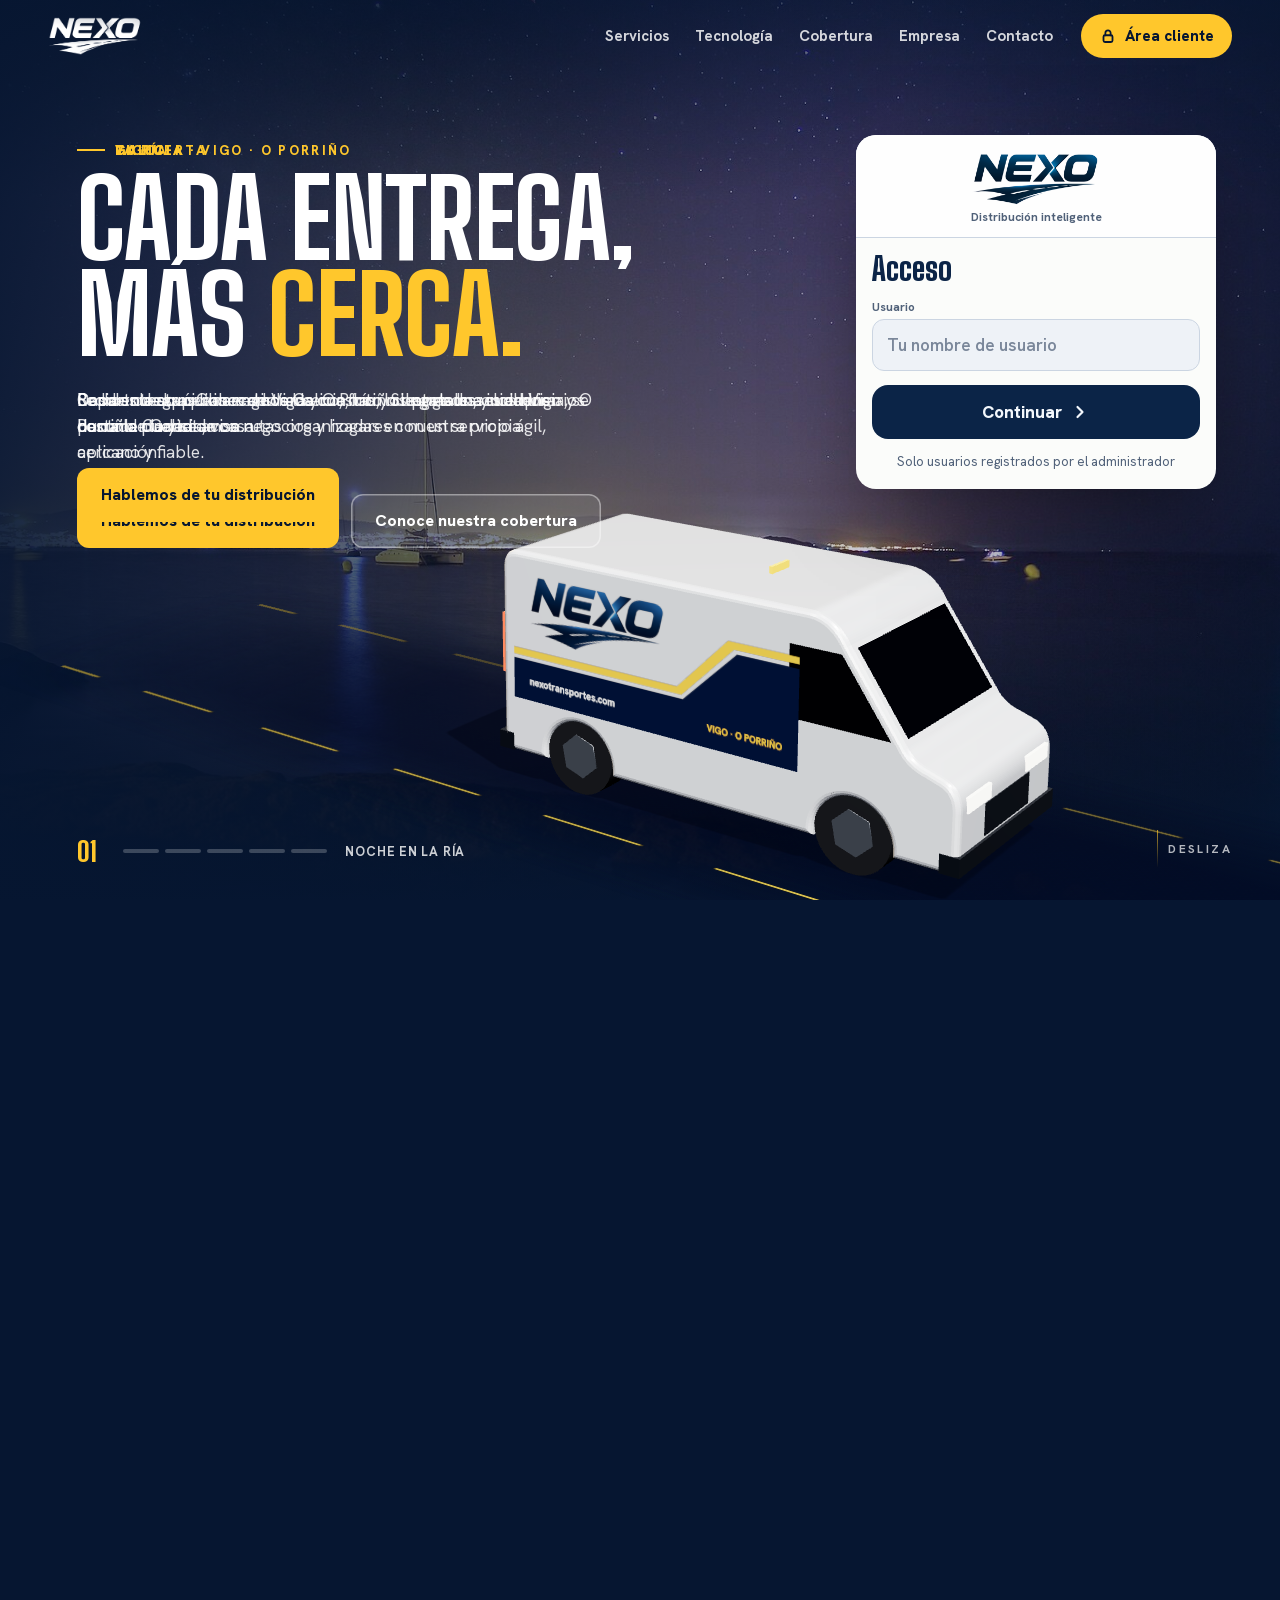
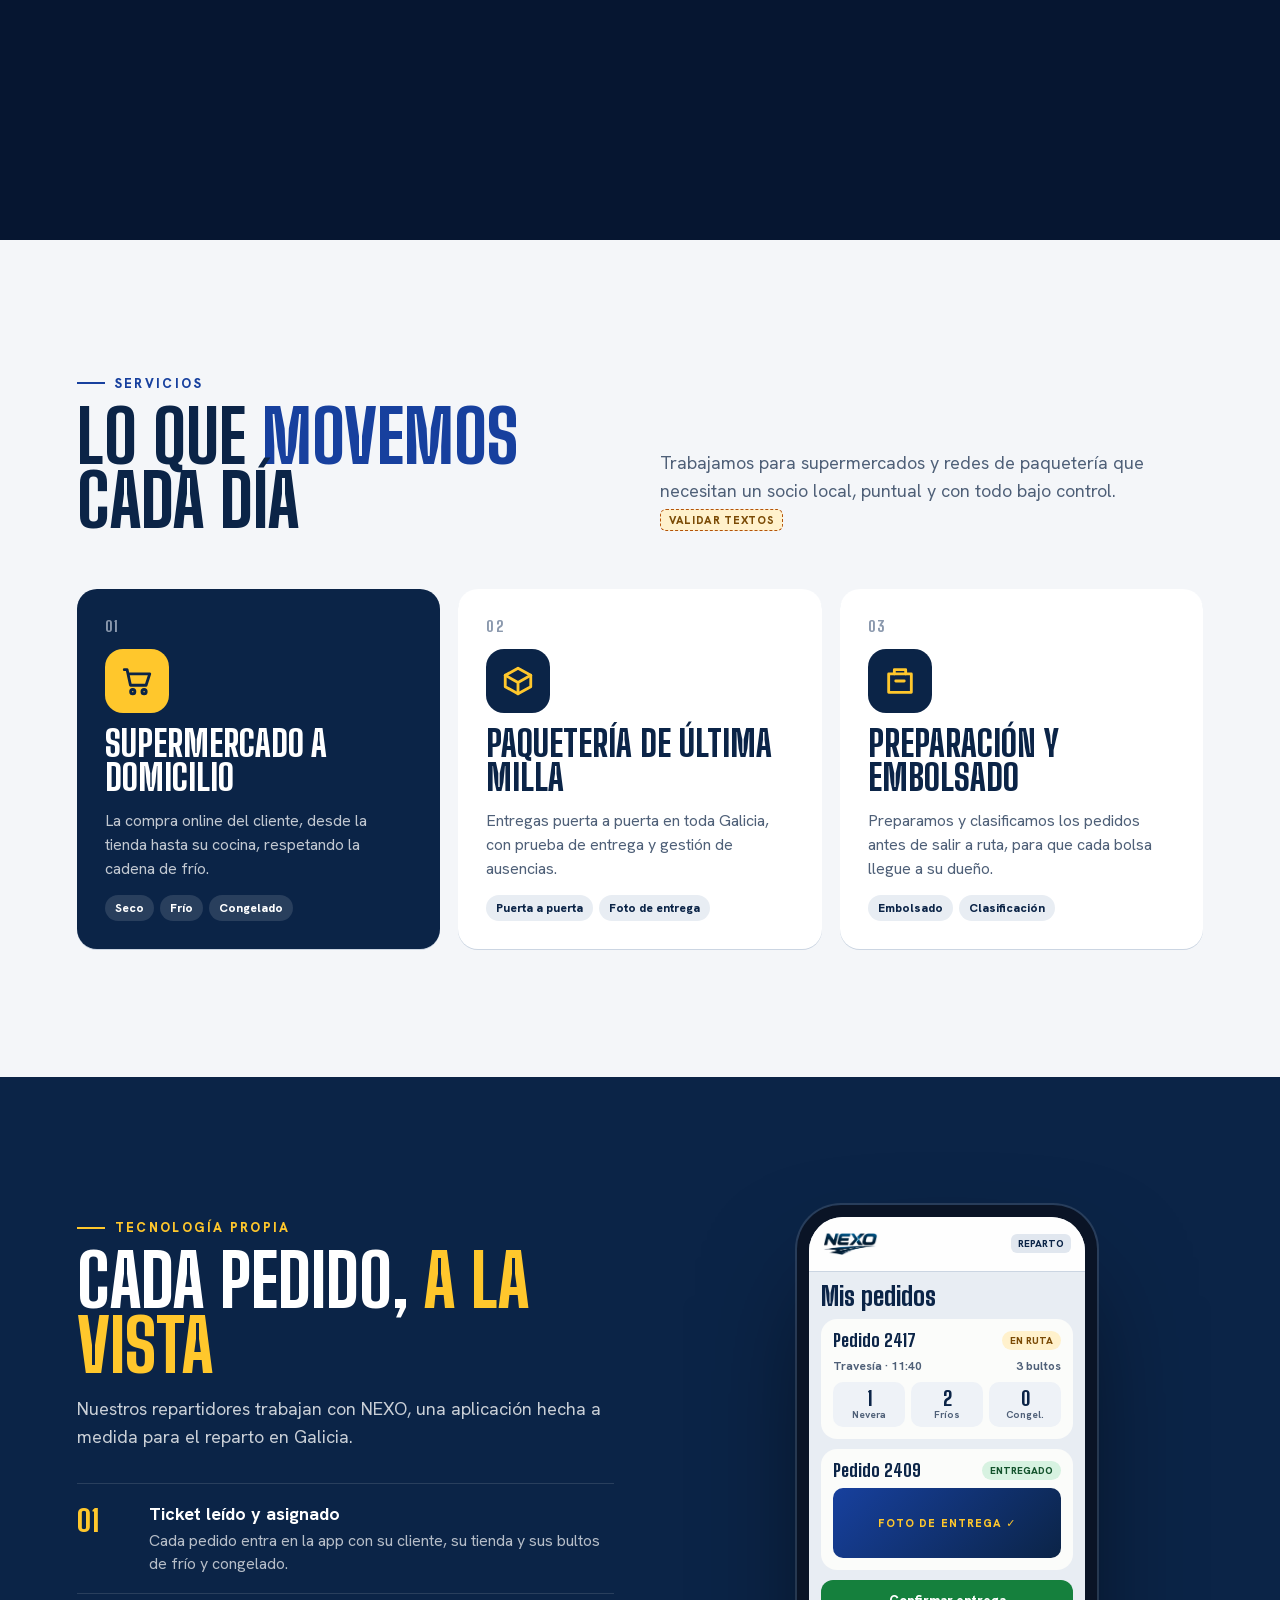
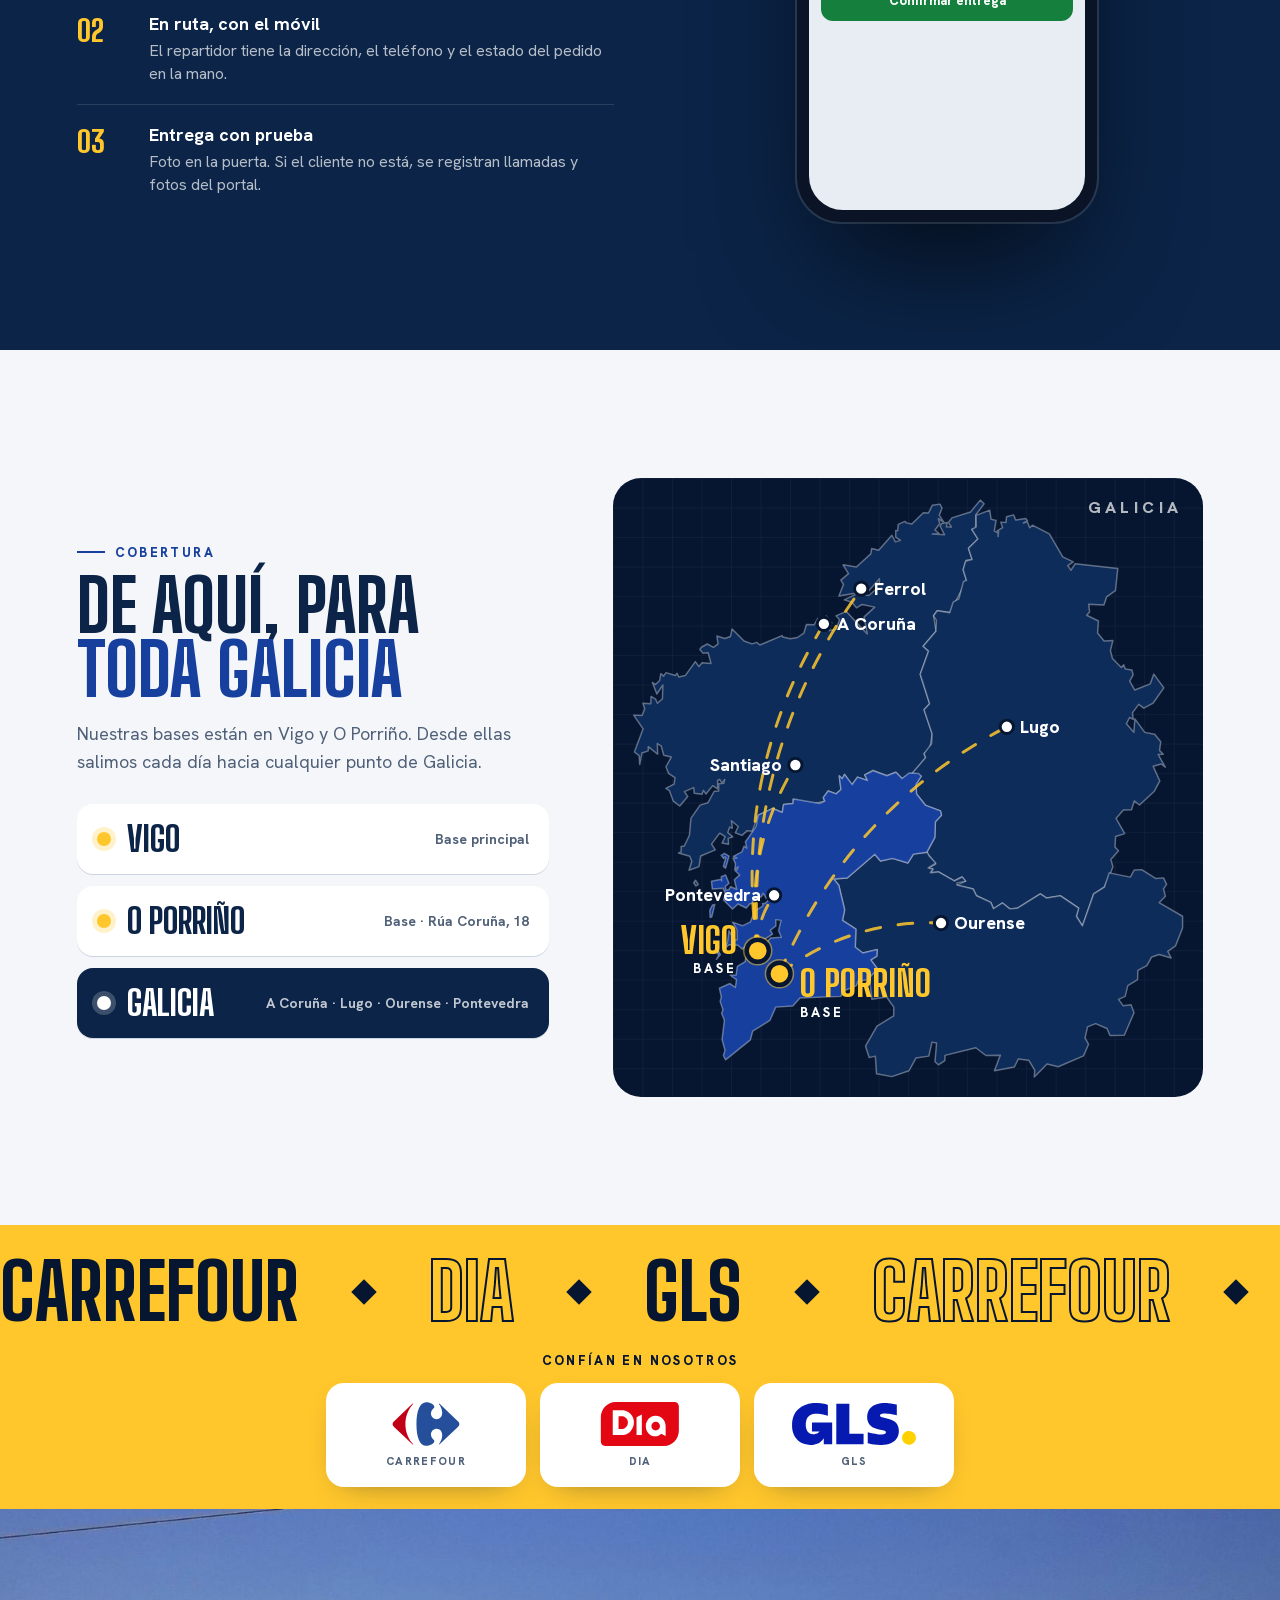
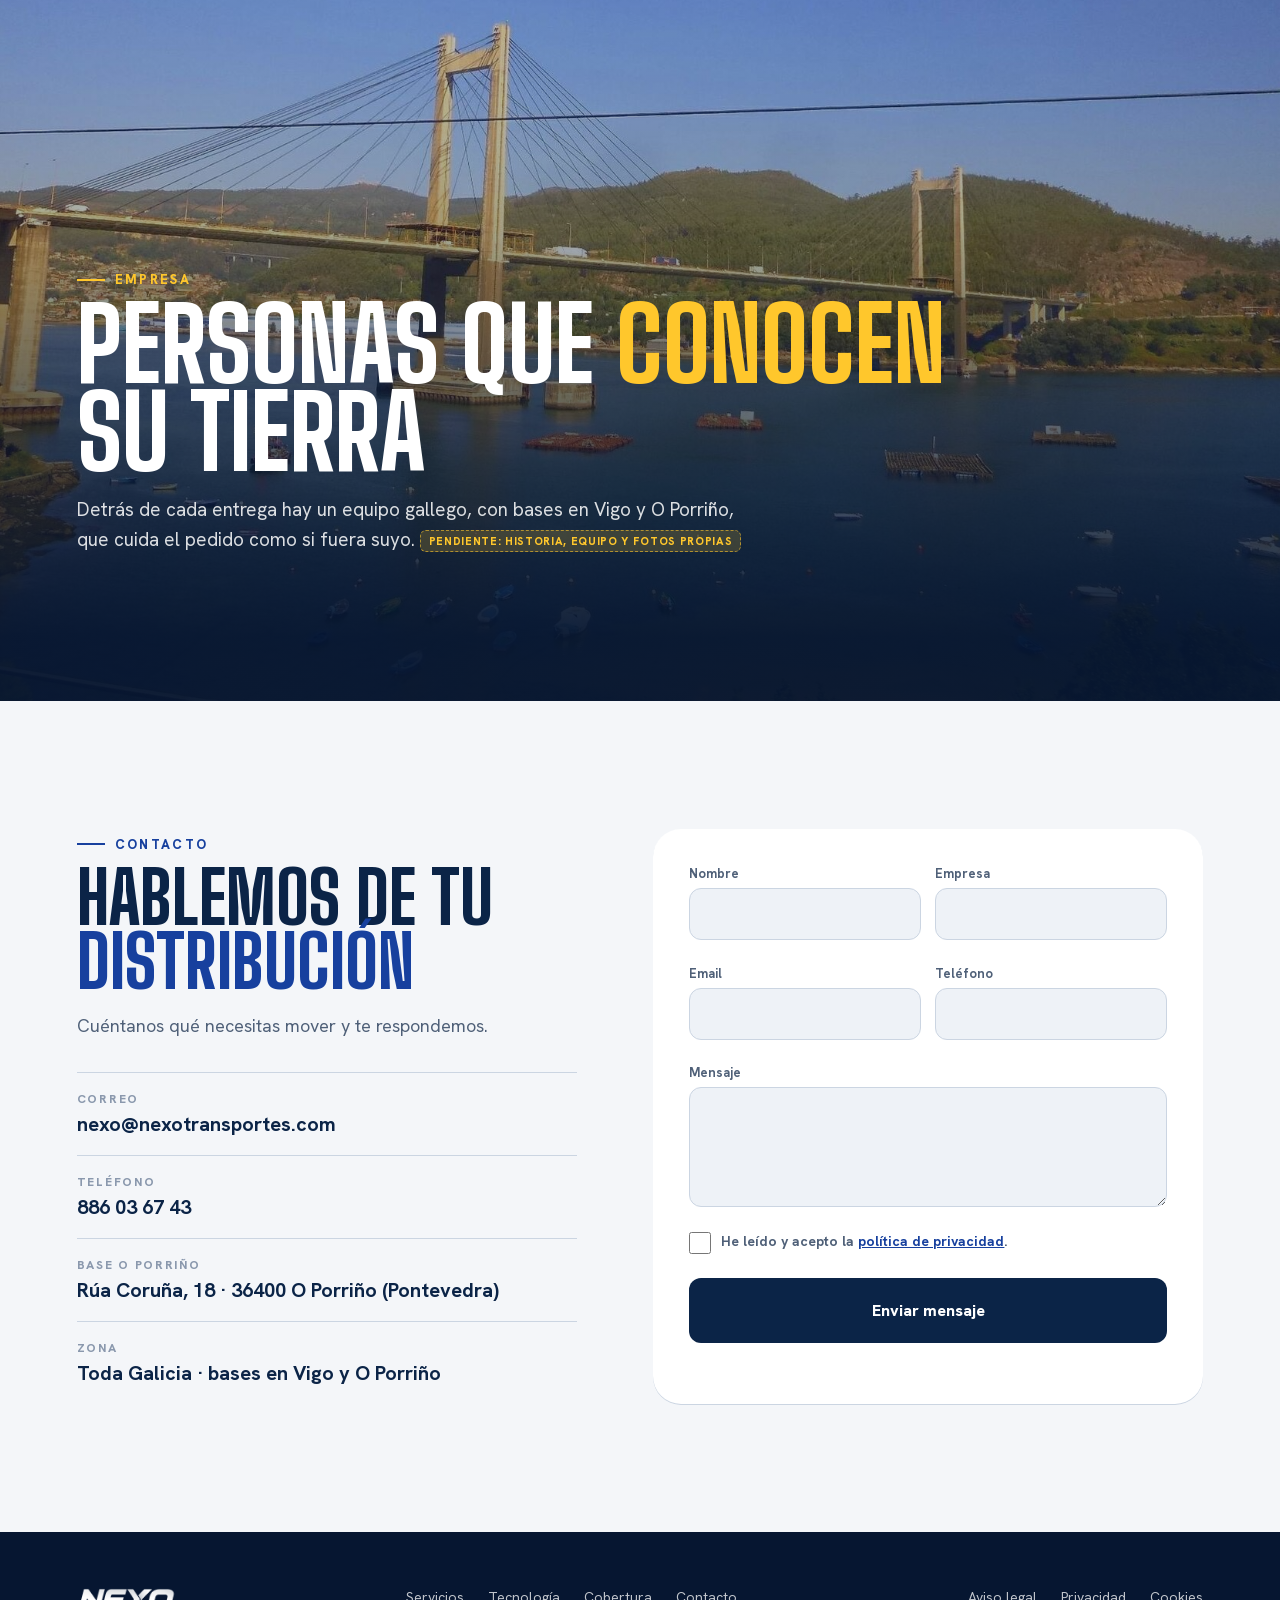
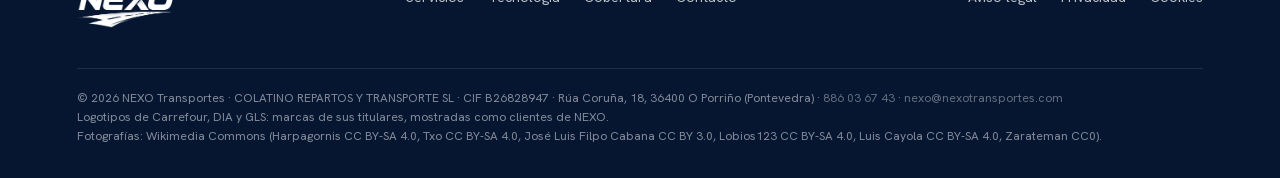
==== index.html @ fd73a860 "Web NEXO Transportes: primera versión Portada con furgoneta 3D y escenas de la ría, servicios, tecno" ====
<!DOCTYPE html>
<html lang="es">
<head>
<meta charset="UTF-8">
<meta name="viewport" content="width=device-width, initial-scale=1, viewport-fit=cover">
<title>NEXO Transportes · Reparto a domicilio en Galicia · Vigo y O Porriño</title>
<meta name="description" content="NEXO Transportes: reparto a domicilio y última milla en toda Galicia, con bases en Vigo y O Porriño. Pedidos de supermercado en seco, frío y congelado, con seguimiento de cada entrega.">
<meta name="theme-color" content="#061631">
<meta property="og:title" content="NEXO Transportes · Cada entrega, más cerca">
<meta property="og:description" content="Reparto a domicilio en toda Galicia, con bases en Vigo y O Porriño.">
<meta property="og:image" content="img/esc-rande-txo.jpg">
<link rel="icon" href="img/nexo-icon-192.png">
<link rel="canonical" href="https://nexotransportes.com/">
<script type="application/ld+json">{"@context": "https://schema.org", "@type": "MovingCompany", "name": "NEXO Transportes", "legalName": "COLATINO REPARTOS Y TRANSPORTE SL", "taxID": "B26828947", "url": "https://nexotransportes.com/", "logo": "https://nexotransportes.com/img/nexo-logo-oficial.png", "email": "nexo@nexotransportes.com", "telephone": "+34 886 03 67 43", "address": {"@type": "PostalAddress", "streetAddress": "Rúa Coruña, 18", "postalCode": "36400", "addressLocality": "O Porriño", "addressRegion": "Pontevedra", "addressCountry": "ES"}, "areaServed": [{"@type": "AdministrativeArea", "name": "Galicia"}]}</script>
<link rel="stylesheet" href="fuentes/fuentes.css">
<link rel="stylesheet" href="site.css">
<link rel="preload" as="image" href="img/esc-limens.jpg" media="(min-width:901px)">
<link rel="preload" as="image" href="img/esc-limens-m.jpg" media="(max-width:900px)">
</head>
<body>

<header class="cab" id="cab">
  <a class="cab-logo" href="#inicio" aria-label="NEXO Transportes, inicio"><img src="img/logo-nexo-blanco.png" alt="NEXO" width="480" height="194"></a>
  <nav aria-label="Principal">
    <a href="#servicios">Servicios</a>
    <a href="#tecnologia">Tecnología</a>
    <a href="#cobertura">Cobertura</a>
    <a href="#empresa">Empresa</a>
    <a href="#contacto">Contacto</a>
  </nav>
  <button class="btn-area" type="button" id="btnArea">
    <svg viewBox="0 0 24 24" fill="none" stroke="currentColor" stroke-width="2.4" stroke-linecap="round" stroke-linejoin="round" aria-hidden="true"><rect x="6" y="11" width="12" height="9" rx="2"/><path d="M8.5 11V8a3.5 3.5 0 0 1 7 0v3"/></svg>
    Área cliente
  </button>
</header>

<main>
<!-- ══ VIAJE: la furgoneta 3D se queda y el paisaje cambia con el scroll ══ -->
<section class="viaje" id="inicio" aria-label="Presentación">
  <div class="escenario">
    <div class="fondos" aria-hidden="true">
      <figure class="activa"><picture><source media="(max-width:900px)" srcset="img/esc-limens-m.jpg"><img src="img/esc-limens.jpg" alt=""></picture></figure>
      <figure><picture><source media="(max-width:900px)" srcset="img/esc-rande-txo-m.jpg"><img src="img/esc-rande-txo.jpg" alt=""></picture></figure>
      <figure><picture><source media="(max-width:900px)" srcset="img/esc-vigo-pano-m.jpg"><img src="img/esc-vigo-pano.jpg" alt=""></picture></figure>
      <figure><picture><source media="(max-width:900px)" srcset="img/esc-vigo-alba-m.jpg"><img src="img/esc-vigo-alba.jpg" alt=""></picture></figure>
      <figure><picture><source media="(max-width:900px)" srcset="img/esc-cies-m.jpg"><img src="img/esc-cies.jpg" alt=""></picture></figure>
    </div>

    <canvas id="lienzo3d" aria-hidden="true"></canvas>

    <div class="titulos">
      <div class="escena-txt activa">
        <span class="etiqueta">Galicia · Vigo · O Porriño</span>
        <h1 class="titular"><span class="l"><span>Cada entrega,</span></span><br><span class="l"><span>más <em>cerca.</em></span></span></h1>
        <p class="bajada">Reparto a domicilio en toda Galicia, con nuestras bases en Vigo y O Porriño. Conectamos negocios y hogares con un servicio ágil, cercano y fiable.</p>
        <div class="ctas">
          <a class="btn btn-amarillo" href="#contacto">Hablemos de tu distribución</a>
          <a class="btn btn-linea" href="#cobertura">Conoce nuestra cobertura</a>
        </div>
      </div>
      <div class="escena-txt" aria-hidden="true">
        <span class="etiqueta">La ría</span>
        <h2 class="titular"><span class="l"><span>Nacidos</span></span><br><span class="l"><span>en la <em>ría.</em></span></span></h2>
        <p class="bajada">Somos de aquí. Conocemos las cuestas, los portales y los horarios de cada ciudad.</p>
      </div>
      <div class="escena-txt" aria-hidden="true">
        <span class="etiqueta">Vigo</span>
        <h2 class="titular"><span class="l"><span>Calle</span></span><br><span class="l"><span>a calle, <em>Vigo.</em></span></span></h2>
        <p class="bajada">Pedidos de supermercado en seco, frío y congelado, cuidados hasta la puerta de casa.</p>
      </div>
      <div class="escena-txt" aria-hidden="true">
        <span class="etiqueta">Galicia</span>
        <h2 class="titular"><span class="l"><span>Hasta toda</span></span><br><span class="l"><span><em>Galicia.</em></span></span></h2>
        <p class="bajada">Desde nuestras bases de Vigo y O Porriño llegamos a cualquier punto de Galicia, con rutas organizadas en nuestra propia aplicación.</p>
      </div>
      <div class="escena-txt" aria-hidden="true">
        <span class="etiqueta">Tu puerta</span>
        <h2 class="titular"><span class="l"><span>Tu pedido,</span></span><br><span class="l"><span>en la <em>puerta.</em></span></span></h2>
        <p class="bajada">Cada entrega queda registrada con foto. Si surge una incidencia, se documenta y se avisa.</p>
        <div class="ctas"><a class="btn btn-amarillo" href="#contacto">Hablemos de tu distribución</a></div>
      </div>
    </div>

    <!-- Panel de acceso NEXO: mismo aspecto que login.html de la app -->
    <aside class="acceso" id="acceso" aria-label="Acceso a NEXO">
      <div class="acceso-logo"><img src="img/nexo-logo-oficial.png" alt="Nexo" width="480" height="194"><span>Distribución inteligente</span></div>
      <form class="form-acceso">
        <h2>Acceso</h2>
        <div class="campo">
          <label for="accUsuario">Usuario</label>
          <input id="accUsuario" name="usuario" type="text" placeholder="Tu nombre de usuario" autocomplete="username" autocapitalize="none" autocorrect="off" spellcheck="false">
        </div>
        <button type="submit">Continuar <svg width="20" height="20" viewBox="0 0 24 24" fill="none" stroke="currentColor" stroke-width="2.6" stroke-linecap="round" stroke-linejoin="round" aria-hidden="true"><path d="M9 6l6 6-6 6"/></svg></button>
        <p class="pista">Solo usuarios registrados por el administrador</p>
      </form>
    </aside>

    <div class="rail" aria-hidden="true">
      <span class="rail-num" id="railNum">01</span>
      <ol><li><i></i></li><li><i></i></li><li><i></i></li><li><i></i></li><li><i></i></li></ol>
      <span class="rail-nombre" id="railNombre">Noche en la ría</span>
    </div>
    <div class="pista-scroll" aria-hidden="true"><span></span>Desliza</div>
  </div>
</section>

<!-- ══ SERVICIOS ══ -->
<section class="seccion clara" id="servicios">
  <div class="cabeza sube">
    <div>
      <span class="etiqueta">Servicios</span>
      <h2>Lo que <em>movemos</em> cada día</h2>
    </div>
    <p>Trabajamos para supermercados y redes de paquetería que necesitan un socio local, puntual y con todo bajo control. <span class="valida">Validar textos</span></p>
  </div>
  <div class="servicios">
    <article class="serv destacado sube">
      <span class="serv-n">01</span>
      <span class="serv-ico"><svg viewBox="0 0 24 24" fill="none" stroke="currentColor" stroke-width="2" stroke-linecap="round" stroke-linejoin="round" aria-hidden="true"><path d="M3 4h2l2.4 11h11L21 7H7"/><circle cx="9" cy="19.5" r="1.5"/><circle cx="17" cy="19.5" r="1.5"/></svg></span>
      <h3>Supermercado a domicilio</h3>
      <p>La compra online del cliente, desde la tienda hasta su cocina, respetando la cadena de frío.</p>
      <div class="chips"><span class="chip">Seco</span><span class="chip">Frío</span><span class="chip">Congelado</span></div>
    </article>
    <article class="serv sube">
      <span class="serv-n">02</span>
      <span class="serv-ico"><svg viewBox="0 0 24 24" fill="none" stroke="currentColor" stroke-width="2" stroke-linecap="round" stroke-linejoin="round" aria-hidden="true"><path d="M21 8l-9-5-9 5v8l9 5 9-5z"/><path d="M3 8l9 5 9-5M12 13v8"/></svg></span>
      <h3>Paquetería de última milla</h3>
      <p>Entregas puerta a puerta en toda Galicia, con prueba de entrega y gestión de ausencias.</p>
      <div class="chips"><span class="chip">Puerta a puerta</span><span class="chip">Foto de entrega</span></div>
    </article>
    <article class="serv sube">
      <span class="serv-n">03</span>
      <span class="serv-ico"><svg viewBox="0 0 24 24" fill="none" stroke="currentColor" stroke-width="2" stroke-linecap="round" stroke-linejoin="round" aria-hidden="true"><path d="M4 7h16v13H4z"/><path d="M8 7V4h8v3M9 12h6"/></svg></span>
      <h3>Preparación y embolsado</h3>
      <p>Preparamos y clasificamos los pedidos antes de salir a ruta, para que cada bolsa llegue a su dueño.</p>
      <div class="chips"><span class="chip">Embolsado</span><span class="chip">Clasificación</span></div>
    </article>
  </div>
</section>

<!-- ══ TECNOLOGÍA (la app NEXO real) ══ -->
<section class="seccion tec" id="tecnologia">
  <div class="tec-grid">
    <div class="sube">
      <span class="etiqueta">Tecnología propia</span>
      <h2>Cada pedido, <em>a la vista</em></h2>
      <p class="tec-intro">Nuestros repartidores trabajan con NEXO, una aplicación hecha a medida para el reparto en Galicia.</p>
      <ol class="pasos">
        <li><b>01</b><div><strong>Ticket leído y asignado</strong><span>Cada pedido entra en la app con su cliente, su tienda y sus bultos de frío y congelado.</span></div></li>
        <li><b>02</b><div><strong>En ruta, con el móvil</strong><span>El repartidor tiene la dirección, el teléfono y el estado del pedido en la mano.</span></div></li>
        <li><b>03</b><div><strong>Entrega con prueba</strong><span>Foto en la puerta. Si el cliente no está, se registran llamadas y fotos del portal.</span></div></li>
      </ol>
    </div>
    <div class="movil sube" id="movil" aria-hidden="true">
      <div class="movil-pantalla">
        <div class="m-cab"><img src="img/nexo-logo-oficial.png" alt=""><span>REPARTO</span></div>
        <div class="m-cuerpo">
          <div class="m-tit">Mis pedidos</div>
          <div class="m-ticket">
            <div class="fila"><span class="cli">Pedido 2417</span><span class="m-est ruta">EN RUTA</span></div>
            <div class="fila" style="color:#4F6078"><span>Travesía · 11:40</span><span>3 bultos</span></div>
            <div class="m-frio"><div><b>1</b>Nevera</div><div><b>2</b>Fríos</div><div><b>0</b>Congel.</div></div>
          </div>
          <div class="m-ticket">
            <div class="fila"><span class="cli">Pedido 2409</span><span class="m-est ok">ENTREGADO</span></div>
            <div class="m-foto">FOTO DE ENTREGA ✓</div>
          </div>
          <div class="m-btn">Confirmar entrega</div>
        </div>
      </div>
    </div>
  </div>
</section>

<!-- ══ COBERTURA ══ -->
<section class="seccion clara" id="cobertura">
  <div class="cobertura-grid">
    <div class="sube">
      <span class="etiqueta">Cobertura</span>
      <div class="cabeza" style="display:block;margin:0">
        <h2>De aquí, para <em>toda Galicia</em></h2>
        <p style="margin-top:18px">Nuestras bases están en Vigo y O Porriño. Desde ellas salimos cada día hacia cualquier punto de Galicia.</p>
      </div>
      <div class="zonas">
        <div class="zona"><i></i><b>Vigo</b><span>Base principal</span></div>
        <div class="zona"><i></i><b>O Porriño</b><span>Base · Rúa Coruña, 18</span></div>
        <div class="zona otra"><i></i><b>Galicia</b><span>A Coruña · Lugo · Ourense · Pontevedra</span></div>
      </div>
    </div>
    <div class="mapa sube" role="img" aria-label="Mapa de Galicia con las bases de NEXO en Vigo y O Porriño y rutas a A Coruña, Ferrol, Santiago, Lugo, Ourense y Pontevedra">
      <svg viewBox="0 0 400 420" aria-hidden="true">
        <defs><pattern id="rejilla" width="20" height="20" patternUnits="userSpaceOnUse"><path d="M20 0H0V20" fill="none" stroke="rgba(255,255,255,.05)"/></pattern></defs>
        <rect width="400" height="420" fill="url(#rejilla)"/>
        <path d="M248.9 15.0 251.5 17.5 245.9 24.9 245.7 34.9 243.2 34.7 247.3 41.3 240.9 47.6 243.4 55.3 239.3 55.8 237.3 62.2 239.6 69.4 228.4 91.1 219.7 90.0 217.3 93.2 218.9 103.9 210.2 114.0 213.9 117.3 208.2 133.0 214.6 153.0 210.8 157.1 216.3 173.4 214.7 183.8 210.8 186.8 211.9 189.5 203.2 200.0 195.9 203.7 191.7 199.4 185.6 201.8 176.0 198.1 170.6 201.2 172.5 205.0 165.7 202.7 161.9 207.8 156.9 200.9 155.4 203.8 153.3 201.9 154.5 211.1 151.2 214.1 145.8 212.1 142.5 216.6 143.5 219.0 134.4 221.1 121.9 217.7 122.1 220.5 115.6 221.2 114.7 226.7 108.2 224.0 98.5 228.5 94.3 239.4 91.0 239.0 87.4 242.2 82.9 240.4 84.9 236.2 80.2 232.3 80.9 237.4 79.1 236.6 77.8 240.3 81.2 243.1 78.1 244.2 78.3 248.2 73.9 247.4 76.0 243.1 72.3 240.7 66.8 248.1 69.3 252.0 59.4 256.2 58.3 263.4 51.5 265.8 53.4 259.7 52.0 256.3 44.4 254.1 46.2 253.4 46.2 249.8 48.3 249.4 51.8 242.1 52.8 230.7 59.0 221.7 64.3 220.1 68.6 212.3 71.6 212.2 71.6 207.2 75.1 206.8 75.7 204.3 73.9 206.9 72.3 204.2 70.9 205.0 70.9 210.7 67.6 208.5 63.0 214.2 61.3 211.7 60.3 214.3 55.1 213.7 54.7 209.8 48.4 212.5 50.7 215.9 45.2 222.3 40.9 219.0 38.2 211.8 35.8 210.3 41.4 207.4 42.0 203.0 37.6 200.1 35.9 195.7 39.5 189.1 34.4 187.9 32.6 181.5 30.0 180.0 30.3 187.2 23.9 182.1 23.9 184.9 19.6 186.4 18.1 194.2 17.7 188.2 14.5 185.7 20.4 170.0 14.0 160.7 19.7 160.9 21.5 156.4 20.3 152.6 25.6 153.0 25.8 148.0 28.9 149.9 30.1 152.7 33.5 149.6 33.8 140.3 29.7 146.4 26.7 138.5 28.8 140.0 31.6 137.2 32.4 132.6 34.3 134.3 35.9 131.9 42.2 133.9 43.4 132.3 44.5 134.8 49.0 133.9 55.8 124.4 58.2 127.8 60.4 125.2 66.4 125.7 64.5 118.4 61.0 118.7 58.9 116.2 59.9 114.7 63.9 112.5 68.1 114.8 71.2 112.4 70.4 107.1 75.7 108.8 79.6 107.4 80.7 102.3 88.8 110.5 94.2 112.4 97.4 111.4 99.5 113.2 114.6 106.8 115.0 107.7 120.2 108.9 125.0 108.1 129.3 105.2 131.1 99.3 136.4 99.4 138.8 95.1 143.3 97.5 144.5 93.5 148.3 98.4 144.0 98.6 147.7 99.9 146.5 103.4 151.0 102.6 153.6 96.0 151.1 93.4 158.1 90.4 172.3 105.7 170.2 94.1 177.4 87.5 168.8 85.7 165.0 88.0 162.0 84.2 156.7 82.6 165.6 78.4 173.4 79.6 178.0 75.6 177.9 72.0 180.5 70.9 180.6 68.3 173.5 76.2 166.5 76.4 166.7 73.0 164.0 78.1 153.1 80.0 156.2 72.1 154.4 69.2 159.6 64.8 155.9 58.8 164.9 60.3 174.7 51.4 175.3 47.8 180.0 49.0 189.0 38.8 191.4 43.3 194.8 42.3 191.6 40.1 191.6 35.6 192.9 35.7 193.3 31.4 197.8 29.4 198.9 30.4 202.5 31.2 210.3 23.5 213.8 23.7 216.4 18.4 221.6 17.7 223.0 20.4 221.1 25.2 224.4 30.2 220.5 27.6 221.5 30.8 218.2 35.2 221.1 37.8 216.4 37.9 224.7 38.5 221.7 32.7 222.8 30.9 226.6 30.1 225.9 33.0 229.4 33.2 227.3 30.2 229.7 27.0 242.3 23.0 248.9 15.0ZM55.9 272.6 57.8 275.4 56.2 276.5 54.7 274.3 55.9 272.6Z" fill="#0E2C5A" stroke="rgba(255,255,255,.35)" stroke-width="1" stroke-linejoin="round"/>
<path d="M255.3 21.8 256.2 27.9 259.6 28.7 258.4 35.9 261.0 37.3 261.0 39.6 261.3 36.3 260.4 35.8 264.0 33.6 262.8 29.9 266.3 30.2 266.7 26.3 271.5 25.0 272.9 28.5 279.6 27.5 280.9 29.0 278.1 30.5 280.8 29.7 282.4 33.7 284.2 32.0 295.7 37.9 304.8 53.5 311.9 56.9 308.2 59.4 310.4 62.5 313.2 58.1 342.1 61.4 340.5 76.3 334.5 80.6 332.7 86.1 322.4 85.5 323.0 90.8 321.0 93.0 329.0 96.9 328.4 105.0 332.8 110.5 338.8 110.2 337.1 116.9 338.5 122.3 344.5 128.4 346.1 126.5 347.2 129.5 351.7 130.1 352.5 133.4 350.2 137.6 353.6 143.7 364.1 139.5 366.5 132.9 373.3 142.2 366.1 152.5 359.7 156.0 356.3 153.4 352.0 159.2 352.6 163.6 350.1 162.3 347.9 166.6 353.0 172.3 353.7 163.2 360.4 172.4 367.1 173.7 371.2 178.8 370.4 184.6 372.9 187.2 369.5 187.4 374.3 196.0 371.5 193.8 366.1 195.4 370.6 205.3 366.7 212.5 356.8 221.6 353.3 218.8 351.4 224.8 345.9 225.0 340.9 230.7 346.8 241.0 340.6 243.0 340.2 250.0 342.6 252.6 337.4 258.6 338.8 263.4 336.4 269.8 333.0 277.3 325.8 281.8 318.1 303.6 314.0 297.0 315.6 291.5 303.3 283.2 293.9 284.7 289.6 281.9 273.9 291.6 268.9 292.0 264.0 288.0 258.1 292.1 256.0 287.6 246.3 283.1 244.1 278.6 233.1 275.9 239.0 273.2 236.6 270.4 231.1 273.1 220.6 267.0 215.1 267.5 216.8 265.0 213.6 264.3 218.7 261.7 212.6 253.7 218.1 243.6 218.5 232.9 222.6 228.5 221.9 225.6 211.9 221.9 205.7 214.2 205.4 207.7 208.9 202.1 202.6 200.3 211.9 189.5 210.8 186.8 215.9 180.1 216.3 173.4 210.8 157.1 214.6 153.0 208.2 133.0 213.9 117.3 210.2 114.0 218.9 103.9 219.2 96.3 217.2 93.5 219.7 90.0 228.2 91.3 230.5 84.1 234.4 81.9 237.5 70.1 239.6 69.4 237.3 62.2 239.0 56.4 243.4 55.3 240.9 47.6 247.3 41.3 243.2 34.9 246.2 33.1 246.1 25.3 255.3 21.8Z" fill="#0E2C5A" stroke="rgba(255,255,255,.35)" stroke-width="1" stroke-linejoin="round"/>
<path d="M214.1 256.0 218.7 261.0 213.6 264.3 216.8 265.0 215.1 267.5 220.6 267.0 231.3 273.1 236.6 270.4 239.0 273.2 233.2 274.4 233.1 275.9 244.1 278.6 246.3 283.1 256.0 287.6 257.8 291.9 264.0 288.0 268.9 292.0 273.9 291.6 289.6 281.9 293.9 284.7 303.0 283.1 315.6 291.5 314.0 297.0 318.1 303.6 325.8 281.8 333.0 277.3 336.3 267.6 350.6 270.5 353.2 265.7 358.3 265.4 367.7 271.4 373.1 271.0 375.2 275.4 373.1 278.5 374.4 283.5 370.1 287.8 386.0 297.0 386.0 305.0 381.2 317.1 376.0 320.8 378.3 325.3 370.1 322.9 365.1 324.6 361.8 330.5 355.7 333.7 355.5 340.0 348.9 344.0 347.1 351.3 342.6 353.3 345.7 357.6 351.1 357.0 353.1 362.4 346.5 377.7 336.8 377.8 334.8 373.1 327.1 369.8 321.6 372.0 319.9 379.4 322.3 383.8 318.9 391.6 301.7 399.0 294.2 397.2 285.5 406.0 285.8 401.3 281.8 394.6 274.7 393.7 272.0 399.2 258.5 401.7 262.5 391.2 252.7 391.4 245.9 386.1 225.0 391.3 224.9 394.8 220.5 397.7 218.2 395.6 219.3 382.9 216.2 382.3 214.0 391.8 205.3 393.1 200.6 401.7 189.0 405.7 178.6 403.8 177.8 391.8 173.6 392.8 171.1 385.0 178.9 371.4 190.2 364.6 190.3 358.6 185.4 351.7 175.4 353.2 173.7 337.4 179.2 332.6 174.7 326.6 178.7 324.2 179.1 319.7 169.3 321.9 164.2 318.0 164.6 305.7 155.5 299.8 157.0 292.7 153.0 276.0 149.5 271.7 158.7 271.1 177.4 255.0 181.3 259.6 189.4 257.8 199.9 260.9 203.6 254.9 213.0 253.7 214.1 256.0Z" fill="#0E2C5A" stroke="rgba(255,255,255,.35)" stroke-width="1" stroke-linejoin="round"/>
<path d="M176.3 198.5 185.7 201.8 191.7 199.4 195.8 203.7 200.6 200.0 207.1 200.2 208.9 202.1 205.4 207.7 205.7 214.2 211.9 221.9 221.9 225.6 222.6 228.5 218.5 232.9 218.1 243.6 212.7 253.6 203.6 254.9 199.9 260.9 189.4 257.8 181.3 259.6 177.4 255.0 158.7 271.1 149.5 271.7 153.0 276.0 157.0 292.7 155.5 299.8 164.6 305.7 164.2 318.0 169.3 321.9 179.0 319.6 178.8 324.1 174.7 326.6 179.2 332.7 172.4 340.2 166.2 340.8 165.0 344.0 155.8 347.8 154.5 351.3 126.7 352.4 121.9 357.8 110.3 358.6 106.4 367.5 94.7 374.8 93.1 380.8 76.3 394.3 74.8 391.4 75.9 387.9 73.9 380.5 75.5 367.5 73.6 362.8 74.5 360.4 72.6 354.7 73.4 351.7 72.1 345.8 79.2 342.6 82.9 345.2 83.7 340.0 79.4 337.0 83.4 336.9 84.3 330.9 89.6 327.7 90.2 324.1 99.3 320.3 106.8 311.7 114.1 311.2 112.2 306.8 113.9 299.8 110.3 299.3 110.4 303.5 106.6 306.5 108.1 309.1 102.6 312.6 96.6 311.3 87.7 319.3 84.6 316.7 78.6 316.3 76.1 318.6 75.9 317.8 77.6 314.8 78.6 306.8 82.1 313.0 84.2 312.9 84.0 306.0 81.0 301.0 87.9 303.4 93.2 300.8 95.8 293.6 101.6 290.2 101.4 288.4 103.1 288.4 108.1 283.3 103.9 284.8 101.8 281.5 100.6 283.6 95.1 286.3 94.1 288.3 92.8 288.5 90.3 291.4 84.7 288.7 81.0 292.1 74.9 286.0 76.3 282.0 74.7 278.1 67.3 278.5 66.7 273.3 73.5 271.9 73.6 273.0 73.4 270.2 76.3 269.0 78.6 274.6 76.1 276.8 76.6 279.5 78.5 278.9 79.7 277.0 83.8 278.7 82.2 272.3 85.9 269.0 82.8 266.2 84.3 265.2 84.7 263.5 82.5 265.6 83.0 261.5 81.4 257.6 84.0 257.5 81.6 256.4 87.3 253.4 88.8 249.5 90.7 250.8 89.7 246.7 97.0 236.1 98.5 228.5 108.2 224.0 114.7 226.7 115.6 221.2 122.0 220.6 122.4 217.6 140.1 220.6 143.6 219.0 142.5 216.6 145.8 212.1 151.2 214.1 154.5 211.1 153.3 201.9 155.4 203.8 156.9 200.9 162.1 207.8 165.7 202.7 172.5 205.0 170.6 201.2 176.3 198.5ZM75.5 254.4 78.6 256.2 76.3 264.4 74.8 263.2 76.5 257.2 75.9 256.7 74.9 257.8 73.3 255.7 75.5 254.4ZM69.0 289.0 66.9 297.5 65.8 297.8 65.6 292.8 67.5 289.3 69.0 289.0ZM70.1 318.3 72.8 323.0 70.1 326.2 71.6 323.6 69.6 318.9 70.1 318.3Z" fill="#17409E" stroke="rgba(255,255,255,.35)" stroke-width="1" stroke-linejoin="round"/>
<path class="ruta" d="M98.1 320.4 Q80.6 201.6 142.9 98.9" fill="none" stroke="#FFC72C" stroke-width="2" stroke-linecap="round" opacity=".85"/>
<path class="ruta" d="M98.1 320.4 Q89.0 185.1 168.2 75.0" fill="none" stroke="#FFC72C" stroke-width="2" stroke-linecap="round" opacity=".85"/>
<path class="ruta" d="M98.1 320.4 Q88.2 252.9 123.6 194.5" fill="none" stroke="#FFC72C" stroke-width="2" stroke-linecap="round" opacity=".85"/>
<path class="ruta" d="M112.8 336.0 Q159.7 224.6 266.9 168.6" fill="none" stroke="#FFC72C" stroke-width="2" stroke-linecap="round" opacity=".85"/>
<path class="ruta" d="M112.8 336.0 Q161.4 299.1 222.3 301.6" fill="none" stroke="#FFC72C" stroke-width="2" stroke-linecap="round" opacity=".85"/>
<path class="ruta" d="M98.1 320.4 Q96.9 299.6 109.2 282.8" fill="none" stroke="#FFC72C" stroke-width="2" stroke-linecap="round" opacity=".85"/>
<circle cx="142.9" cy="98.9" r="4.5" fill="#fff" stroke="#061631" stroke-width="2"/><text x="151.9" y="102.9" text-anchor="start" fill="#fff" font-family="Hanken Grotesk" font-size="12" font-weight="800">A Coruña</text>
<circle cx="168.2" cy="75.0" r="4.5" fill="#fff" stroke="#061631" stroke-width="2"/><text x="177.2" y="79.0" text-anchor="start" fill="#fff" font-family="Hanken Grotesk" font-size="12" font-weight="800">Ferrol</text>
<circle cx="123.6" cy="194.5" r="4.5" fill="#fff" stroke="#061631" stroke-width="2"/><text x="114.6" y="198.5" text-anchor="end" fill="#fff" font-family="Hanken Grotesk" font-size="12" font-weight="800">Santiago</text>
<circle cx="266.9" cy="168.6" r="4.5" fill="#fff" stroke="#061631" stroke-width="2"/><text x="275.9" y="172.6" text-anchor="start" fill="#fff" font-family="Hanken Grotesk" font-size="12" font-weight="800">Lugo</text>
<circle cx="222.3" cy="301.6" r="4.5" fill="#fff" stroke="#061631" stroke-width="2"/><text x="231.3" y="305.6" text-anchor="start" fill="#fff" font-family="Hanken Grotesk" font-size="12" font-weight="800">Ourense</text>
<circle cx="109.2" cy="282.8" r="4.5" fill="#fff" stroke="#061631" stroke-width="2"/><text x="100.2" y="286.8" text-anchor="end" fill="#fff" font-family="Hanken Grotesk" font-size="12" font-weight="800">Pontevedra</text>
<circle class="pulso" cx="98.1" cy="320.4" r="10" fill="#FFC72C" opacity=".5" style="animation-delay:0s"/><circle cx="98.1" cy="320.4" r="7.5" fill="#FFC72C" stroke="#061631" stroke-width="3"/>
<text x="84.1" y="322.4" text-anchor="end" fill="#FFC72C" font-family="Big Shoulders Display" font-size="24" font-weight="800">VIGO</text><text x="84.1" y="335.4" text-anchor="end" fill="#fff" font-family="Hanken Grotesk" font-size="9" font-weight="800" letter-spacing="2">BASE</text>
<circle class="pulso" cx="112.8" cy="336.0" r="10" fill="#FFC72C" opacity=".5" style="animation-delay:1.1s"/><circle cx="112.8" cy="336.0" r="7.5" fill="#FFC72C" stroke="#061631" stroke-width="3"/>
<text x="126.8" y="352.0" text-anchor="start" fill="#FFC72C" font-family="Big Shoulders Display" font-size="24" font-weight="800">O PORRIÑO</text><text x="126.8" y="365.0" text-anchor="start" fill="#fff" font-family="Hanken Grotesk" font-size="9" font-weight="800" letter-spacing="2">BASE</text>
<text x="386" y="24" text-anchor="end" fill="rgba(255,255,255,.7)" font-family="Hanken Grotesk" font-size="11" font-weight="800" letter-spacing="3">GALICIA</text>
      </svg>
    </div>
  </div>
</section>

<!-- ══ CLIENTES (texto; logotipos solo con permiso de cada marca) ══ -->
<section class="clientes" aria-label="Clientes">
  <div class="cinta" aria-hidden="true">
    <span>Carrefour</span><span class="suave">DIA</span><span>GLS</span><span class="suave">Carrefour</span><span>DIA</span><span class="suave">GLS</span>
    <span>Carrefour</span><span class="suave">DIA</span><span>GLS</span><span class="suave">Carrefour</span><span>DIA</span><span class="suave">GLS</span>
  </div>
  <p class="clientes-nota">Confían en nosotros</p>
  <ul class="logos">
    <li><img src="img/clientes/carrefour.svg" alt="Carrefour" width="61" height="40"><span>Carrefour</span></li>
    <li><img src="img/clientes/dia.svg" alt="DIA" width="56" height="31"><span>DIA</span></li>
    <li><img src="img/clientes/gls.svg" alt="GLS" width="512" height="180"><span>GLS</span></li>
  </ul>
</section>

<!-- ══ EMPRESA ══ -->
<section class="seccion equipo" id="empresa">
  <img src="img/esc-rande1.jpg" alt="Puente de Rande sobre la ría de Vigo" loading="lazy">
  <div class="dentro sube">
    <span class="etiqueta">Empresa</span>
    <h2>Personas que <em>conocen</em> su tierra</h2>
    <p>Detrás de cada entrega hay un equipo gallego, con bases en Vigo y O Porriño, que cuida el pedido como si fuera suyo. <span class="valida">Pendiente: historia, equipo y fotos propias</span></p>
  </div>
</section>

<!-- ══ CONTACTO ══ -->
<section class="seccion clara" id="contacto">
  <div class="contacto-grid">
    <div class="sube">
      <span class="etiqueta">Contacto</span>
      <div class="cabeza" style="display:block;margin:0 0 32px">
        <h2>Hablemos de tu <em>distribución</em></h2>
        <p style="margin-top:18px">Cuéntanos qué necesitas mover y te respondemos.</p>
      </div>
      <div class="dato"><small>Correo</small><b><a href="mailto:nexo@nexotransportes.com">nexo@nexotransportes.com</a></b></div>
      <div class="dato"><small>Teléfono</small><b><a href="tel:+34886036743">886 03 67 43</a></b></div>
      <div class="dato"><small>Base O Porriño</small><b>Rúa Coruña, 18 · 36400 O Porriño (Pontevedra)</b></div>
      <div class="dato"><small>Zona</small><b>Toda Galicia · bases en Vigo y O Porriño</b></div>
    </div>
    <form class="form sube" id="formContacto" novalidate>
      <div class="trampa" aria-hidden="true"><label for="cWeb">No rellenar</label><input id="cWeb" name="web" tabindex="-1" autocomplete="off"></div>
      <div class="campo"><label for="cNombre">Nombre</label><input id="cNombre" name="nombre" autocomplete="name" required></div>
      <div class="campo"><label for="cEmpresa">Empresa</label><input id="cEmpresa" name="empresa" autocomplete="organization"></div>
      <div class="campo"><label for="cEmail">Email</label><input id="cEmail" name="email" type="email" autocomplete="email" required></div>
      <div class="campo"><label for="cTel">Teléfono</label><input id="cTel" name="telefono" type="tel" autocomplete="tel"></div>
      <div class="campo ancho"><label for="cMsg">Mensaje</label><textarea id="cMsg" name="mensaje" required></textarea></div>
      <label class="campo ancho check"><input type="checkbox" name="privacidad" value="si" required> <span>He leído y acepto la <a href="privacidad.html">política de privacidad</a>.</span></label>
      <button class="btn ancho" type="submit">Enviar mensaje</button>
      <p class="form-aviso" id="formAviso" role="status"></p>
    </form>
  </div>
</section>
</main>

<footer class="pie">
  <div class="pie-grid">
    <img src="img/logo-nexo-blanco.png" alt="NEXO Transportes" width="480" height="194">
    <ul>
      <li><a href="#servicios">Servicios</a></li><li><a href="#tecnologia">Tecnología</a></li><li><a href="#cobertura">Cobertura</a></li><li><a href="#contacto">Contacto</a></li>
    </ul>
    <ul>
      <li><a href="aviso-legal.html">Aviso legal</a></li><li><a href="privacidad.html">Privacidad</a></li><li><a href="cookies.html">Cookies</a></li>
    </ul>
  </div>
  <div class="pie-legal">
    © 2026 NEXO Transportes · COLATINO REPARTOS Y TRANSPORTE SL · CIF B26828947 · Rúa Coruña, 18, 36400 O Porriño (Pontevedra) · <a href="tel:+34886036743">886 03 67 43</a> · <a href="mailto:nexo@nexotransportes.com">nexo@nexotransportes.com</a><br>
    Logotipos de Carrefour, DIA y GLS: marcas de sus titulares, mostradas como clientes de NEXO.<br>
    Fotografías: Wikimedia Commons (Harpagornis CC BY-SA 4.0, Txo CC BY-SA 4.0, José Luis Filpo Cabana CC BY 3.0, Lobios123 CC BY-SA 4.0, Luis Cayola CC BY-SA 4.0, Zarateman CC0).
  </div>
</footer>

<!-- Acceso en ventana (botón «Área cliente») -->
<div class="modal" id="modalAcceso" hidden>
  <aside class="acceso" role="dialog" aria-modal="true" aria-label="Acceso a NEXO">
    <button class="acceso-cerrar" type="button" id="cerrarModal" aria-label="Cerrar">×</button>
    <div class="acceso-logo"><img src="img/nexo-logo-oficial.png" alt="Nexo" width="480" height="194"><span>Distribución inteligente</span></div>
    <form class="form-acceso">
      <h2>Acceso</h2>
      <div class="campo">
        <label for="accUsuario2">Usuario</label>
        <input id="accUsuario2" name="usuario" type="text" placeholder="Tu nombre de usuario" autocomplete="username" autocapitalize="none" autocorrect="off" spellcheck="false">
      </div>
      <button type="submit">Continuar <svg width="20" height="20" viewBox="0 0 24 24" fill="none" stroke="currentColor" stroke-width="2.6" stroke-linecap="round" stroke-linejoin="round" aria-hidden="true"><path d="M9 6l6 6-6 6"/></svg></button>
      <p class="pista">Solo usuarios registrados por el administrador</p>
    </form>
  </aside>
</div>

<script type="importmap">
{ "imports": { "three": "./vendor/three/three.module.min.js",
               "three/addons/environments/RoomEnvironment.js": "./vendor/three/RoomEnvironment.js" } }
</script>
<script src="site.js"></script>
<script type="module" src="furgoneta3d.js"></script>
</body>
</html>
---- fuentes/fuentes.css ----
/* Tipografías NEXO servidas desde el propio dominio (sin Google Fonts). Licencia SIL OFL. */
/* latin-ext */
@font-face {
  font-family: 'Big Shoulders Display';
  font-style: normal;
  font-weight: 600;
  font-display: swap;
  src: url(BigShouldersDisplay-latin-ext-0.woff2) format('woff2');
  unicode-range: U+0100-02BA, U+02BD-02C5, U+02C7-02CC, U+02CE-02D7, U+02DD-02FF, U+0304, U+0308, U+0329, U+1D00-1DBF, U+1E00-1E9F, U+1EF2-1EFF, U+2020, U+20A0-20AB, U+20AD-20C4, U+2113, U+2C60-2C7F, U+A720-A7FF;
}
/* latin */
@font-face {
  font-family: 'Big Shoulders Display';
  font-style: normal;
  font-weight: 600;
  font-display: swap;
  src: url(BigShouldersDisplay-latin-1.woff2) format('woff2');
  unicode-range: U+0000-00FF, U+0131, U+0152-0153, U+02BB-02BC, U+02C6, U+02DA, U+02DC, U+0304, U+0308, U+0329, U+2000-206F, U+20AC, U+2122, U+2191, U+2193, U+2212, U+2215, U+FEFF, U+FFFD;
}
/* latin-ext */
@font-face {
  font-family: 'Big Shoulders Display';
  font-style: normal;
  font-weight: 700;
  font-display: swap;
  src: url(BigShouldersDisplay-latin-ext-0.woff2) format('woff2');
  unicode-range: U+0100-02BA, U+02BD-02C5, U+02C7-02CC, U+02CE-02D7, U+02DD-02FF, U+0304, U+0308, U+0329, U+1D00-1DBF, U+1E00-1E9F, U+1EF2-1EFF, U+2020, U+20A0-20AB, U+20AD-20C4, U+2113, U+2C60-2C7F, U+A720-A7FF;
}
/* latin */
@font-face {
  font-family: 'Big Shoulders Display';
  font-style: normal;
  font-weight: 700;
  font-display: swap;
  src: url(BigShouldersDisplay-latin-1.woff2) format('woff2');
  unicode-range: U+0000-00FF, U+0131, U+0152-0153, U+02BB-02BC, U+02C6, U+02DA, U+02DC, U+0304, U+0308, U+0329, U+2000-206F, U+20AC, U+2122, U+2191, U+2193, U+2212, U+2215, U+FEFF, U+FFFD;
}
/* latin-ext */
@font-face {
  font-family: 'Big Shoulders Display';
  font-style: normal;
  font-weight: 800;
  font-display: swap;
  src: url(BigShouldersDisplay-latin-ext-0.woff2) format('woff2');
  unicode-range: U+0100-02BA, U+02BD-02C5, U+02C7-02CC, U+02CE-02D7, U+02DD-02FF, U+0304, U+0308, U+0329, U+1D00-1DBF, U+1E00-1E9F, U+1EF2-1EFF, U+2020, U+20A0-20AB, U+20AD-20C4, U+2113, U+2C60-2C7F, U+A720-A7FF;
}
/* latin */
@font-face {
  font-family: 'Big Shoulders Display';
  font-style: normal;
  font-weight: 800;
  font-display: swap;
  src: url(BigShouldersDisplay-latin-1.woff2) format('woff2');
  unicode-range: U+0000-00FF, U+0131, U+0152-0153, U+02BB-02BC, U+02C6, U+02DA, U+02DC, U+0304, U+0308, U+0329, U+2000-206F, U+20AC, U+2122, U+2191, U+2193, U+2212, U+2215, U+FEFF, U+FFFD;
}
/* latin-ext */
@font-face {
  font-family: 'Hanken Grotesk';
  font-style: normal;
  font-weight: 400;
  font-display: swap;
  src: url(HankenGrotesk-latin-ext-2.woff2) format('woff2');
  unicode-range: U+0100-02BA, U+02BD-02C5, U+02C7-02CC, U+02CE-02D7, U+02DD-02FF, U+0304, U+0308, U+0329, U+1D00-1DBF, U+1E00-1E9F, U+1EF2-1EFF, U+2020, U+20A0-20AB, U+20AD-20C4, U+2113, U+2C60-2C7F, U+A720-A7FF;
}
/* latin */
@font-face {
  font-family: 'Hanken Grotesk';
  font-style: normal;
  font-weight: 400;
  font-display: swap;
  src: url(HankenGrotesk-latin-3.woff2) format('woff2');
  unicode-range: U+0000-00FF, U+0131, U+0152-0153, U+02BB-02BC, U+02C6, U+02DA, U+02DC, U+0304, U+0308, U+0329, U+2000-206F, U+20AC, U+2122, U+2191, U+2193, U+2212, U+2215, U+FEFF, U+FFFD;
}
/* latin-ext */
@font-face {
  font-family: 'Hanken Grotesk';
  font-style: normal;
  font-weight: 500;
  font-display: swap;
  src: url(HankenGrotesk-latin-ext-2.woff2) format('woff2');
  unicode-range: U+0100-02BA, U+02BD-02C5, U+02C7-02CC, U+02CE-02D7, U+02DD-02FF, U+0304, U+0308, U+0329, U+1D00-1DBF, U+1E00-1E9F, U+1EF2-1EFF, U+2020, U+20A0-20AB, U+20AD-20C4, U+2113, U+2C60-2C7F, U+A720-A7FF;
}
/* latin */
@font-face {
  font-family: 'Hanken Grotesk';
  font-style: normal;
  font-weight: 500;
  font-display: swap;
  src: url(HankenGrotesk-latin-3.woff2) format('woff2');
  unicode-range: U+0000-00FF, U+0131, U+0152-0153, U+02BB-02BC, U+02C6, U+02DA, U+02DC, U+0304, U+0308, U+0329, U+2000-206F, U+20AC, U+2122, U+2191, U+2193, U+2212, U+2215, U+FEFF, U+FFFD;
}
/* latin-ext */
@font-face {
  font-family: 'Hanken Grotesk';
  font-style: normal;
  font-weight: 600;
  font-display: swap;
  src: url(HankenGrotesk-latin-ext-2.woff2) format('woff2');
  unicode-range: U+0100-02BA, U+02BD-02C5, U+02C7-02CC, U+02CE-02D7, U+02DD-02FF, U+0304, U+0308, U+0329, U+1D00-1DBF, U+1E00-1E9F, U+1EF2-1EFF, U+2020, U+20A0-20AB, U+20AD-20C4, U+2113, U+2C60-2C7F, U+A720-A7FF;
}
/* latin */
@font-face {
  font-family: 'Hanken Grotesk';
  font-style: normal;
  font-weight: 600;
  font-display: swap;
  src: url(HankenGrotesk-latin-3.woff2) format('woff2');
  unicode-range: U+0000-00FF, U+0131, U+0152-0153, U+02BB-02BC, U+02C6, U+02DA, U+02DC, U+0304, U+0308, U+0329, U+2000-206F, U+20AC, U+2122, U+2191, U+2193, U+2212, U+2215, U+FEFF, U+FFFD;
}
/* latin-ext */
@font-face {
  font-family: 'Hanken Grotesk';
  font-style: normal;
  font-weight: 700;
  font-display: swap;
  src: url(HankenGrotesk-latin-ext-2.woff2) format('woff2');
  unicode-range: U+0100-02BA, U+02BD-02C5, U+02C7-02CC, U+02CE-02D7, U+02DD-02FF, U+0304, U+0308, U+0329, U+1D00-1DBF, U+1E00-1E9F, U+1EF2-1EFF, U+2020, U+20A0-20AB, U+20AD-20C4, U+2113, U+2C60-2C7F, U+A720-A7FF;
}
/* latin */
@font-face {
  font-family: 'Hanken Grotesk';
  font-style: normal;
  font-weight: 700;
  font-display: swap;
  src: url(HankenGrotesk-latin-3.woff2) format('woff2');
  unicode-range: U+0000-00FF, U+0131, U+0152-0153, U+02BB-02BC, U+02C6, U+02DA, U+02DC, U+0304, U+0308, U+0329, U+2000-206F, U+20AC, U+2122, U+2191, U+2193, U+2212, U+2215, U+FEFF, U+FFFD;
}
/* latin-ext */
@font-face {
  font-family: 'Hanken Grotesk';
  font-style: normal;
  font-weight: 800;
  font-display: swap;
  src: url(HankenGrotesk-latin-ext-2.woff2) format('woff2');
  unicode-range: U+0100-02BA, U+02BD-02C5, U+02C7-02CC, U+02CE-02D7, U+02DD-02FF, U+0304, U+0308, U+0329, U+1D00-1DBF, U+1E00-1E9F, U+1EF2-1EFF, U+2020, U+20A0-20AB, U+20AD-20C4, U+2113, U+2C60-2C7F, U+A720-A7FF;
}
/* latin */
@font-face {
  font-family: 'Hanken Grotesk';
  font-style: normal;
  font-weight: 800;
  font-display: swap;
  src: url(HankenGrotesk-latin-3.woff2) format('woff2');
  unicode-range: U+0000-00FF, U+0131, U+0152-0153, U+02BB-02BC, U+02C6, U+02DA, U+02DC, U+0304, U+0308, U+0329, U+2000-206F, U+20AC, U+2122, U+2191, U+2193, U+2212, U+2215, U+FEFF, U+FFFD;
}
---- site.css ----
/* =============================================================
   NEXO Transportes · web pública (lienzo, 03/11/2026)
   Tipografías y azules de la app NEXO (nexo-tema.css) + amarillo
   de acento y grises. Todo el movimiento se apaga con
   prefers-reduced-motion.
   ============================================================= */
:root {
  --azul-noche:#061631; --azul:#0B2447; --azul-vivo:#17409E; --azul-cielo:#3D7BFF;
  --amarillo:#FFC72C;   --amarillo-claro:#FFE08A;
  --gris-0:#F4F6F9; --gris-1:#E8EDF3; --gris-2:#CBD5E2; --gris-3:#8A98AD; --gris-4:#4F6078;
  --blanco:#FFFFFF;
  --display:'Big Shoulders Display','Arial Narrow',sans-serif;
  --texto:'Hanken Grotesk',system-ui,-apple-system,'Segoe UI',sans-serif;
  --r:20px; --r-s:12px;
  --cab:72px;
}
*,*::before,*::after { box-sizing:border-box; }
html { scroll-behavior:smooth; -webkit-text-size-adjust:100%; }
body { margin:0; background:var(--azul-noche); color:var(--blanco); font-family:var(--texto); -webkit-font-smoothing:antialiased; overflow-x:hidden; }
img { display:block; max-width:100%; }
a { color:inherit; }
:focus-visible { outline:3px solid var(--amarillo); outline-offset:3px; border-radius:6px; }

/* ---------- Cabecera ---------- */
.cab { position:fixed; inset:0 0 auto 0; z-index:60; height:var(--cab); display:flex; align-items:center; gap:28px;
  padding:0 clamp(16px,4vw,48px); transition:background .3s, box-shadow .3s; }
.cab.con-fondo { background:rgba(6,22,49,.82); backdrop-filter:blur(14px); -webkit-backdrop-filter:blur(14px); box-shadow:0 1px 0 rgba(255,255,255,.08); }
.cab-logo img { height:38px; width:auto; }
.cab nav { display:flex; gap:26px; margin-left:auto; }
.cab nav a { font-weight:700; font-size:15px; text-decoration:none; opacity:.82; transition:opacity .2s; }
.cab nav a:hover { opacity:1; }
.btn-area { display:inline-flex; align-items:center; gap:8px; min-height:44px; padding:0 18px; border-radius:99px; border:0; cursor:pointer;
  background:var(--amarillo); color:var(--azul-noche); font:800 15px var(--texto); text-decoration:none; }
.btn-area svg { width:18px; height:18px; }
@media (max-width:900px) {
  .cab nav { display:none; }
  .btn-area { margin-left:auto; padding:0 14px; }
}

/* ---------- Escenario de scroll (la furgoneta 3D viaja) ---------- */
.viaje { position:relative; height:560vh; }
.escenario { position:sticky; top:0; height:100vh; height:100svh; overflow:hidden; }
.fondos, .fondos figure { position:absolute; inset:0; margin:0; }
.fondos figure { opacity:0; transition:opacity 1.1s ease; }
.fondos figure.activa { opacity:1; }
.fondos img { width:100%; height:100%; object-fit:cover; transform:scale(1.12); transition:transform 7s ease-out; }
.fondos figure.activa img { transform:scale(1.02); }
.fondos::after { content:''; position:absolute; inset:0;
  background:
    linear-gradient(90deg, rgba(6,22,49,.92) 0%, rgba(6,22,49,.55) 42%, rgba(6,22,49,.15) 70%, rgba(6,22,49,.55) 100%),
    linear-gradient(0deg, rgba(6,22,49,.95) 0%, rgba(6,22,49,0) 38%),
    linear-gradient(180deg, rgba(6,22,49,.7) 0%, rgba(6,22,49,0) 22%); }
#lienzo3d { position:absolute; inset:0; width:100%; height:100%; z-index:2; }

.titulos { position:absolute; z-index:3; left:clamp(16px,6vw,96px); top:calc(var(--cab) + 7vh); width:min(46vw,640px); }
.escena-txt { position:absolute; inset:0 auto auto 0; width:100%; pointer-events:none; }
.escena-txt.activa { pointer-events:auto; }
.etiqueta { display:inline-flex; align-items:center; gap:10px; font:800 13px var(--texto); letter-spacing:.18em; text-transform:uppercase; color:var(--amarillo); }
.etiqueta::before { content:''; width:28px; height:2px; background:currentColor; }
.titular { margin:14px 0 0; font-family:var(--display); font-weight:800; text-transform:uppercase; line-height:.86; letter-spacing:-.005em;
  font-size:clamp(56px,8.4vw,132px); }
.titular .l { display:inline-block; overflow:hidden; vertical-align:top; padding:.14em 0 .04em; margin-top:-.14em; }
.titular .l > span { display:inline-block; transform:translateY(140%); transition:transform .8s cubic-bezier(.2,.8,.1,1); }
.escena-txt:not(.activa) .titular { opacity:0; transition:opacity .25s; }
.escena-txt.activa .titular .l > span { transform:none; }
.titular em { font-style:normal; color:var(--amarillo); }
.bajada { margin:22px 0 0; max-width:30em; font-size:clamp(16px,1.35vw,19px); line-height:1.5; color:rgba(255,255,255,.86);
  opacity:0; transform:translateY(14px); transition:opacity .6s .35s, transform .6s .35s; }
.escena-txt.activa .bajada, .escena-txt.activa .ctas { opacity:1; transform:none; }
.escena-txt .etiqueta { opacity:0; transition:opacity .5s .1s; }
.escena-txt.activa .etiqueta { opacity:1; }
.ctas { display:flex; flex-wrap:wrap; gap:12px; margin-top:28px; opacity:0; transform:translateY(14px); transition:opacity .6s .5s, transform .6s .5s; }
.btn { display:inline-flex; align-items:center; justify-content:center; gap:10px; min-height:54px; padding:0 24px; border-radius:var(--r-s);
  font:800 16px var(--texto); text-decoration:none; border:0; cursor:pointer; transition:transform .15s, background .2s; }
.btn:active { transform:scale(.97); }
.btn-amarillo { background:var(--amarillo); color:var(--azul-noche); }
.btn-amarillo:hover { background:var(--amarillo-claro); }
.btn-linea { background:rgba(255,255,255,.08); color:var(--blanco); box-shadow:inset 0 0 0 1.5px rgba(255,255,255,.4); }
.btn-linea:hover { background:rgba(255,255,255,.16); }

/* Raíl de escenas */
.rail { position:absolute; z-index:4; left:clamp(16px,6vw,96px); bottom:32px; display:flex; align-items:center; gap:18px; font:700 13px var(--texto); }
.rail-num { font:800 28px var(--display); color:var(--amarillo); min-width:2.2ch; }
.rail ol { display:flex; gap:6px; margin:0; padding:0; list-style:none; }
.rail li { width:36px; height:4px; border-radius:2px; background:rgba(255,255,255,.22); overflow:hidden; }
.rail li i { display:block; height:100%; width:0; background:var(--amarillo); }
.rail-nombre { opacity:.8; letter-spacing:.06em; text-transform:uppercase; }
.pista-scroll { position:absolute; z-index:4; right:clamp(16px,4vw,48px); bottom:32px; font:700 12px var(--texto); letter-spacing:.2em; text-transform:uppercase; opacity:.7;
  display:flex; align-items:center; gap:10px; }
.pista-scroll span { width:1.5px; height:38px; background:linear-gradient(var(--amarillo),transparent); animation:pista 1.8s infinite; }
@keyframes pista { 0%{transform:scaleY(0);transform-origin:top} 50%{transform:scaleY(1);transform-origin:top} 51%{transform-origin:bottom} 100%{transform:scaleY(0);transform-origin:bottom} }

/* ---------- Panel de acceso NEXO (mismo diseño que login.html de la app) ---------- */
.acceso { position:absolute; z-index:5; right:clamp(16px,5vw,80px); top:calc(var(--cab) + 7vh); width:360px;
  background:#FBFCFA; color:#0B2447; border-radius:var(--r); padding:0 0 18px; overflow:hidden;
  box-shadow:0 30px 80px -20px rgba(0,0,0,.55); transition:opacity .5s, transform .5s; }
.acceso.fuera { opacity:0; transform:translateY(-20px) scale(.97); pointer-events:none; }
.acceso-logo { background:#FEFEFE; box-shadow:0 1px 0 #CBD5E2; padding:18px 16px 12px; display:flex; flex-direction:column; align-items:center; gap:4px; }
.acceso-logo img { height:52px; width:auto; }
.acceso-logo span { font-size:12px; font-weight:700; color:#4F6078; }
.acceso form { padding:16px 16px 0; display:flex; flex-direction:column; gap:14px; }
.acceso h2 { margin:0; font-family:var(--display); font-weight:800; font-size:32px; line-height:1; }
.acceso label { font-size:12px; font-weight:700; color:#4F6078; }
.acceso .campo { display:flex; flex-direction:column; gap:4px; }
.acceso input { width:100%; height:52px; border:1.5px solid #CBD5E2; border-radius:12px; background:#EEF2F7; color:#0B2447;
  font:700 17px var(--texto); padding:0 14px; outline:none; }
.acceso input:focus { border-color:#0B2447; background:#FBFCFA; }
.acceso input::placeholder { color:#7A879A; font-weight:600; }
.acceso button { width:100%; min-height:54px; border:0; border-radius:16px; background:#0B2447; color:#F3F7FC; cursor:pointer;
  font:800 17px var(--texto); display:flex; align-items:center; justify-content:center; gap:8px; }
.acceso .pista { margin:0; font-size:13px; line-height:1.4; color:#4F6078; text-align:center; }
.acceso-cerrar { display:none; }

/* Modal del acceso (botón «Área cliente» cuando el panel ya no está a la vista) */
.modal { position:fixed; inset:0; z-index:80; display:grid; place-items:center; padding:16px; background:rgba(6,22,49,.7); backdrop-filter:blur(6px); }
.modal[hidden] { display:none; }
.modal .acceso { position:relative; inset:auto; opacity:1; transform:none; pointer-events:auto; }
.modal .acceso-cerrar { display:grid; place-items:center; position:absolute; top:8px; right:8px; width:44px; height:44px; border:0; border-radius:12px;
  background:transparent; color:#4F6078; cursor:pointer; font-size:26px; }

/* ---------- Secciones claras ---------- */
.seccion { position:relative; padding:clamp(72px,10vw,140px) clamp(16px,6vw,96px); }
.clara { background:var(--gris-0); color:var(--azul); }
.cabeza { display:grid; grid-template-columns:minmax(0,1fr) minmax(0,1fr); gap:40px; align-items:end; margin-bottom:56px; }
.cabeza h2 { margin:12px 0 0; font-family:var(--display); font-weight:800; text-transform:uppercase; line-height:.9; font-size:clamp(44px,5.6vw,88px); }
.cabeza h2 em { font-style:normal; color:var(--azul-vivo); }
.cabeza p { margin:0; font-size:18px; line-height:1.55; color:var(--gris-4); max-width:34em; }
.clara .etiqueta { color:var(--azul-vivo); }

.servicios { display:grid; grid-template-columns:repeat(3,minmax(0,1fr)); gap:18px; }
.serv { position:relative; background:var(--blanco); border-radius:var(--r); padding:28px; min-height:360px; display:flex; flex-direction:column; gap:14px;
  box-shadow:0 1px 0 var(--gris-2); overflow:hidden; transition:transform .35s cubic-bezier(.2,.8,.2,1), box-shadow .35s; }
.serv:hover { box-shadow:0 30px 60px -30px rgba(11,36,71,.45); }
.serv-n { font:800 15px var(--display); color:var(--gris-3); letter-spacing:.1em; }
.serv-ico { width:64px; height:64px; border-radius:18px; display:grid; place-items:center; background:var(--azul); color:var(--amarillo); }
.serv-ico svg { width:34px; height:34px; }
.serv h3 { margin:auto 0 0; font-family:var(--display); font-weight:800; font-size:36px; line-height:.95; text-transform:uppercase; }
.serv p { margin:0; font-size:16px; line-height:1.5; color:var(--gris-4); }
.serv.destacado { background:var(--azul); color:var(--blanco); }
.serv.destacado p { color:rgba(255,255,255,.75); }
.serv.destacado .serv-ico { background:var(--amarillo); color:var(--azul); }
.chips { display:flex; flex-wrap:wrap; gap:6px; }
.chip { font:800 12px var(--texto); padding:5px 10px; border-radius:99px; background:var(--gris-1); color:var(--azul); }
.destacado .chip { background:rgba(255,255,255,.12); color:var(--blanco); }

/* ---------- Tecnología NEXO ---------- */
.tec { background:var(--azul); overflow:hidden; }
.tec-grid { display:grid; grid-template-columns:minmax(0,1.05fr) minmax(0,1fr); gap:clamp(32px,6vw,96px); align-items:center; }
.tec h2 { margin:12px 0 18px; font-family:var(--display); font-weight:800; text-transform:uppercase; line-height:.9; font-size:clamp(44px,5.6vw,88px); }
.tec h2 em { font-style:normal; color:var(--amarillo); }
.tec-intro { font-size:18px; line-height:1.55; color:rgba(255,255,255,.78); max-width:32em; margin:0; }
.pasos { list-style:none; margin:32px 0 0; padding:0; display:flex; flex-direction:column; }
.pasos li { display:grid; grid-template-columns:56px 1fr; gap:16px; padding:18px 0; border-top:1px solid rgba(255,255,255,.12); }
.pasos b { font:800 30px var(--display); color:var(--amarillo); }
.pasos strong { display:block; font-size:18px; margin-bottom:4px; }
.pasos span { color:rgba(255,255,255,.7); line-height:1.45; }
.movil { position:relative; justify-self:center; width:300px; aspect-ratio:9/18.5; border-radius:44px; background:#0a1426; padding:12px;
  box-shadow:0 0 0 2px rgba(255,255,255,.12), 0 60px 120px -30px rgba(0,0,0,.7); transform:perspective(1200px) rotateY(-16deg) rotateX(6deg); transition:transform .2s; }
.movil-pantalla { height:100%; border-radius:34px; background:#E8EDF3; color:#0B2447; overflow:hidden; display:flex; flex-direction:column; }
.m-cab { height:54px; background:#FEFEFE; box-shadow:0 1px 0 #CBD5E2; display:flex; align-items:center; padding:0 14px; gap:8px; }
.m-cab img { height:22px; }
.m-cab span { margin-left:auto; font:800 10px var(--texto); background:#E1E7EF; padding:3px 7px; border-radius:6px; }
.m-cuerpo { padding:12px; display:flex; flex-direction:column; gap:10px; }
.m-tit { font:800 26px/1 var(--display); }
.m-ticket { background:#FBFCFA; border-radius:16px; padding:12px; display:flex; flex-direction:column; gap:8px; font-size:12px; }
.m-ticket .fila { display:flex; justify-content:space-between; align-items:center; font-weight:700; }
.m-ticket .cli { font:800 18px/1 var(--display); }
.m-est { font:800 10px var(--texto); padding:3px 8px; border-radius:99px; }
.m-est.ok { background:#D7F2E1; color:#14532D; } .m-est.ruta { background:#FFF1CC; color:#7A4A05; }
.m-frio { display:grid; grid-template-columns:repeat(3,1fr); gap:6px; }
.m-frio div { background:#EEF2F7; border-radius:10px; padding:6px; text-align:center; font-weight:700; color:#4F6078; font-size:10px; }
.m-frio b { display:block; font:800 20px/1 var(--display); color:#0B2447; }
.m-foto { height:70px; border-radius:10px; background:linear-gradient(135deg,#17409E,#0B2447); display:grid; place-items:center; color:#FFC72C; font:800 11px var(--texto); letter-spacing:.1em; }
.m-btn { background:#15803D; color:#fff; border-radius:12px; text-align:center; padding:12px; font:800 13px var(--texto); }

/* ---------- Cobertura (mapa Vigo ↔ O Porriño) ---------- */
.cobertura-grid { display:grid; grid-template-columns:minmax(0,1fr) minmax(0,1.25fr); gap:clamp(32px,5vw,80px); align-items:center; }
.mapa { position:relative; background:var(--azul-noche); border-radius:28px; overflow:hidden; aspect-ratio:400/420; }
.mapa svg { width:100%; height:100%; display:block; }
.ruta { stroke-dasharray:10 12; animation:ruta 1.6s linear infinite; }
@keyframes ruta { to { stroke-dashoffset:-44; } }
.pulso { transform-origin:center; transform-box:fill-box; animation:pulso 2.2s ease-out infinite; }
@keyframes pulso { from { transform:scale(.6); opacity:.9; } to { transform:scale(2.6); opacity:0; } }
.zonas { display:flex; flex-direction:column; gap:12px; margin-top:28px; }
.zona { display:flex; align-items:center; gap:16px; background:var(--blanco); border-radius:16px; padding:18px 20px; box-shadow:0 1px 0 var(--gris-2); }
.zona b { font:800 34px/1 var(--display); text-transform:uppercase; }
.zona span { margin-left:auto; font-size:14px; font-weight:700; color:var(--gris-4); text-align:right; }
.zona i { width:14px; height:14px; border-radius:50%; background:var(--amarillo); box-shadow:0 0 0 5px rgba(255,199,44,.25); flex:none; }
.zona.otra { background:var(--azul); color:var(--blanco); }
.zona.otra span { color:rgba(255,255,255,.75); }
.zona.otra i { background:var(--blanco); box-shadow:0 0 0 5px rgba(255,255,255,.2); }

/* ---------- Clientes ---------- */
.clientes { background:var(--amarillo); color:var(--azul-noche); padding:28px 0 22px; overflow:hidden; }
.cinta { display:flex; gap:56px; width:max-content; animation:cinta 28s linear infinite; }
.cinta span { font:800 clamp(40px,6vw,84px)/1 var(--display); text-transform:uppercase; white-space:nowrap; display:flex; align-items:center; gap:56px; }
.cinta span::after { content:''; width:18px; height:18px; background:var(--azul-noche); transform:rotate(45deg); }
.cinta .suave { -webkit-text-stroke:2px var(--azul-noche); color:transparent; }
@keyframes cinta { to { transform:translateX(-50%); } }
.clientes-nota { text-align:center; font:800 13px var(--texto); letter-spacing:.18em; text-transform:uppercase; margin:22px 16px 14px; }
.logos { list-style:none; margin:0 auto; padding:0 16px; display:flex; justify-content:center; flex-wrap:wrap; gap:14px; }
.logos li { background:var(--blanco); border-radius:18px; width:200px; height:104px; display:flex; flex-direction:column; align-items:center; justify-content:center; gap:8px;
  box-shadow:0 10px 30px -18px rgba(6,22,49,.6); transition:transform .3s cubic-bezier(.2,.8,.2,1); }
.logos li:hover { transform:translateY(-4px); }
.logos img { height:44px; width:auto; max-width:150px; }
.logos span { font:800 11px var(--texto); letter-spacing:.12em; text-transform:uppercase; color:var(--gris-4); }
@media (max-width:900px) { .logos li { width:calc(33.3% - 10px); min-width:100px; height:88px; } .logos img { height:34px; max-width:80px; } }

/* ---------- Equipo / cierre ---------- */
.equipo { position:relative; min-height:88vh; display:flex; align-items:flex-end; overflow:hidden; }
.equipo > img { position:absolute; inset:0; width:100%; height:100%; object-fit:cover; }
.equipo::before { content:''; position:absolute; inset:0; background:linear-gradient(0deg, rgba(6,22,49,.96) 8%, rgba(6,22,49,.35) 60%, rgba(6,22,49,.2)); z-index:1; }
.equipo .dentro { position:relative; z-index:2; max-width:900px; }
.equipo h2 { margin:12px 0 18px; font-family:var(--display); font-weight:800; text-transform:uppercase; line-height:.86; font-size:clamp(56px,8vw,128px); }
.equipo h2 em { font-style:normal; color:var(--amarillo); }
.equipo p { font-size:19px; line-height:1.55; color:rgba(255,255,255,.85); max-width:36em; }
.valida { display:inline-block; font:800 11px var(--texto); letter-spacing:.06em; text-transform:uppercase; background:rgba(255,199,44,.18); color:var(--amarillo);
  border:1px dashed rgba(255,199,44,.6); padding:3px 8px; border-radius:6px; vertical-align:middle; }
.clara .valida { background:#FFF1CC; color:#7A4A05; border-color:#B45309; }

/* ---------- Contacto ---------- */
.contacto-grid { display:grid; grid-template-columns:minmax(0,1fr) minmax(0,1.1fr); gap:clamp(32px,6vw,96px); }
.form { background:var(--blanco); border-radius:28px; padding:clamp(20px,3vw,36px); display:grid; grid-template-columns:1fr 1fr; gap:14px; box-shadow:0 1px 0 var(--gris-2); }
.form .campo { display:flex; flex-direction:column; gap:6px; }
.form .ancho { grid-column:1/-1; }
.form label { font-size:13px; font-weight:700; color:var(--gris-4); }
.form input, .form textarea, .form select { width:100%; min-height:52px; border:1.5px solid var(--gris-2); border-radius:12px; background:#EEF2F7; color:var(--azul);
  font:600 16px var(--texto); padding:12px 14px; outline:none; }
.form textarea { min-height:120px; resize:vertical; }
.form input:focus, .form textarea:focus, .form select:focus { border-color:var(--azul); background:var(--blanco); }
.form .check { flex-direction:row; align-items:flex-start; gap:10px; font-size:14px; color:var(--gris-4); }
.form .check input { width:22px; min-height:22px; height:22px; margin:0; accent-color:var(--azul); flex:none; }
.form .btn { background:var(--azul); color:var(--blanco); }
.form .btn:hover { background:var(--azul-vivo); }
.form-aviso { grid-column:1/-1; margin:0; font-size:14px; font-weight:700; color:var(--gris-4); }
.form-aviso.ok { color:#15803D; } .form-aviso.error { color:#B42318; }
.form a { color:var(--azul-vivo); font-weight:700; }
.trampa { position:absolute; left:-9999px; width:1px; height:1px; overflow:hidden; }
.dato a { text-decoration:none; } .dato a:hover { text-decoration:underline; }
.pie-legal a { opacity:1; text-decoration:underline; }
.dato { display:flex; flex-direction:column; gap:4px; padding:18px 0; border-top:1px solid var(--gris-2); }
.dato small { font:800 12px var(--texto); letter-spacing:.14em; text-transform:uppercase; color:var(--gris-3); }
.dato b { font-size:20px; }

/* ---------- Pie ---------- */
.pie { background:var(--azul-noche); padding:56px clamp(16px,6vw,96px) 32px; }
.pie-grid { display:flex; flex-wrap:wrap; gap:32px; justify-content:space-between; align-items:flex-start; }
.pie img { height:40px; width:auto; }
.pie ul { list-style:none; margin:0; padding:0; display:flex; flex-wrap:wrap; gap:8px 24px; font-size:14px; }
.pie a { opacity:.75; text-decoration:none; } .pie a:hover { opacity:1; }
.pie-legal { margin-top:40px; padding-top:20px; border-top:1px solid rgba(255,255,255,.1); font-size:12px; color:rgba(255,255,255,.5); line-height:1.6; }

/* Aparición suave de bloques */
.sube { opacity:0; transform:translateY(40px); transition:opacity .8s, transform .8s cubic-bezier(.2,.8,.2,1); }
.sube.visto { opacity:1; transform:none; }

/* ---------- Móvil ---------- */
@media (max-width:900px) {
  .titulos { width:auto; right:16px; top:calc(var(--cab) + 3vh); }
  .titular { font-size:clamp(46px,14vw,72px); }
  .bajada { font-size:15px; margin-top:14px; }
  .ctas { margin-top:18px; } .ctas .btn { min-height:50px; padding:0 18px; font-size:15px; }
  .ctas .btn-linea { display:none; }
  .escenario .acceso { top:auto; bottom:76px; left:16px; right:16px; width:auto; padding-bottom:12px; }
  .escenario .acceso-logo { display:none; }
  .escenario .acceso form { flex-direction:row; flex-wrap:wrap; align-items:flex-end; gap:10px; padding-top:14px; }
  .escenario .acceso h2 { font-size:22px; width:100%; }
  .escenario .acceso .campo { flex:1 1 150px; }
  .escenario .acceso form > button { flex:0 0 auto; width:auto; padding:0 18px; min-height:52px; }
  .escenario .acceso .pista { width:100%; font-size:12px; }
  .modal .acceso { width:100%; max-width:380px; }
  .pista-scroll { display:none; }
  .rail { bottom:22px; } .rail li { width:22px; } .rail-nombre { display:none; }
  .cabeza, .tec-grid, .cobertura-grid, .contacto-grid { grid-template-columns:1fr; }
  .cabeza { gap:16px; margin-bottom:32px; }
  .servicios { grid-template-columns:1fr; }
  .serv { min-height:0; }
  .serv h3 { margin-top:12px; }
  .movil { width:260px; transform:none; }
  .form { grid-template-columns:1fr; }
  .equipo { min-height:80vh; }
}

@media (prefers-reduced-motion:reduce) {
  *, *::before, *::after { animation:none !important; transition:none !important; }
  .titular .l > span, .bajada, .ctas, .escena-txt .etiqueta, .sube { transform:none !important; opacity:1 !important; }
  html { scroll-behavior:auto; }
}

/* ---------- Páginas legales ---------- */
.pag-legal { background:var(--gris-0); color:var(--azul); }
.pag-legal .cab { position:sticky; }
.legal { max-width:820px; margin:0 auto; padding:56px 16px 80px; }
.legal h1 { margin:10px 0 6px; font-family:var(--display); font-weight:800; text-transform:uppercase; line-height:.9; font-size:clamp(48px,7vw,84px); }
.legal .etiqueta { color:var(--azul-vivo); }
.legal-fecha { margin:0 0 32px; font-size:14px; font-weight:700; color:var(--gris-4); }
.legal h2 { margin:36px 0 10px; font-family:var(--display); font-weight:800; font-size:30px; text-transform:uppercase; line-height:1; }
.legal p { font-size:17px; line-height:1.65; color:#2B3B52; margin:0 0 14px; }
.legal a { color:var(--azul-vivo); font-weight:700; }
.legal-datos { width:100%; border-collapse:collapse; background:var(--blanco); border-radius:16px; overflow:hidden; margin:12px 0 8px; box-shadow:0 1px 0 var(--gris-2); }
.legal-datos th, .legal-datos td { text-align:left; padding:14px 18px; border-bottom:1px solid var(--gris-1); font-size:16px; vertical-align:top; }
.legal-datos th { width:150px; font-size:12px; letter-spacing:.12em; text-transform:uppercase; color:var(--gris-4); }
@media (max-width:600px) { .legal-datos th { width:96px; padding:12px; } .legal-datos td { padding:12px; } }
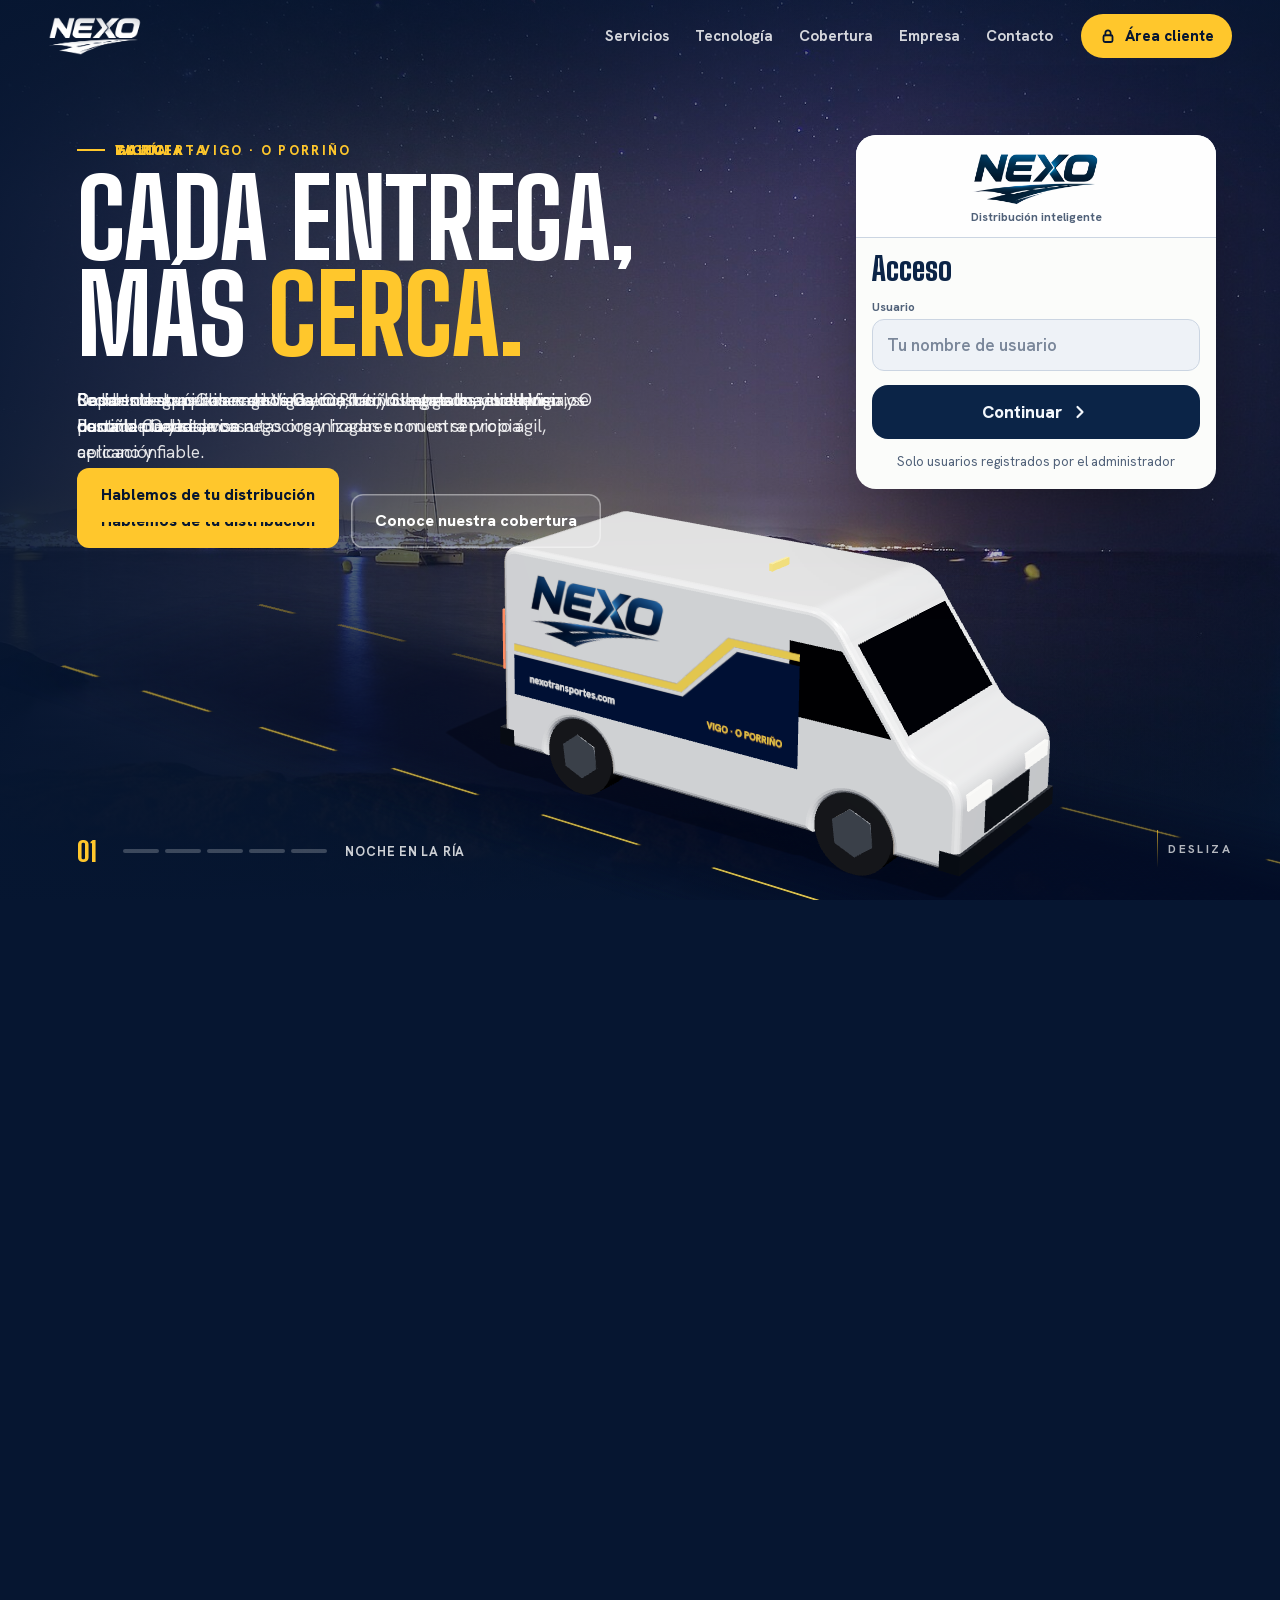
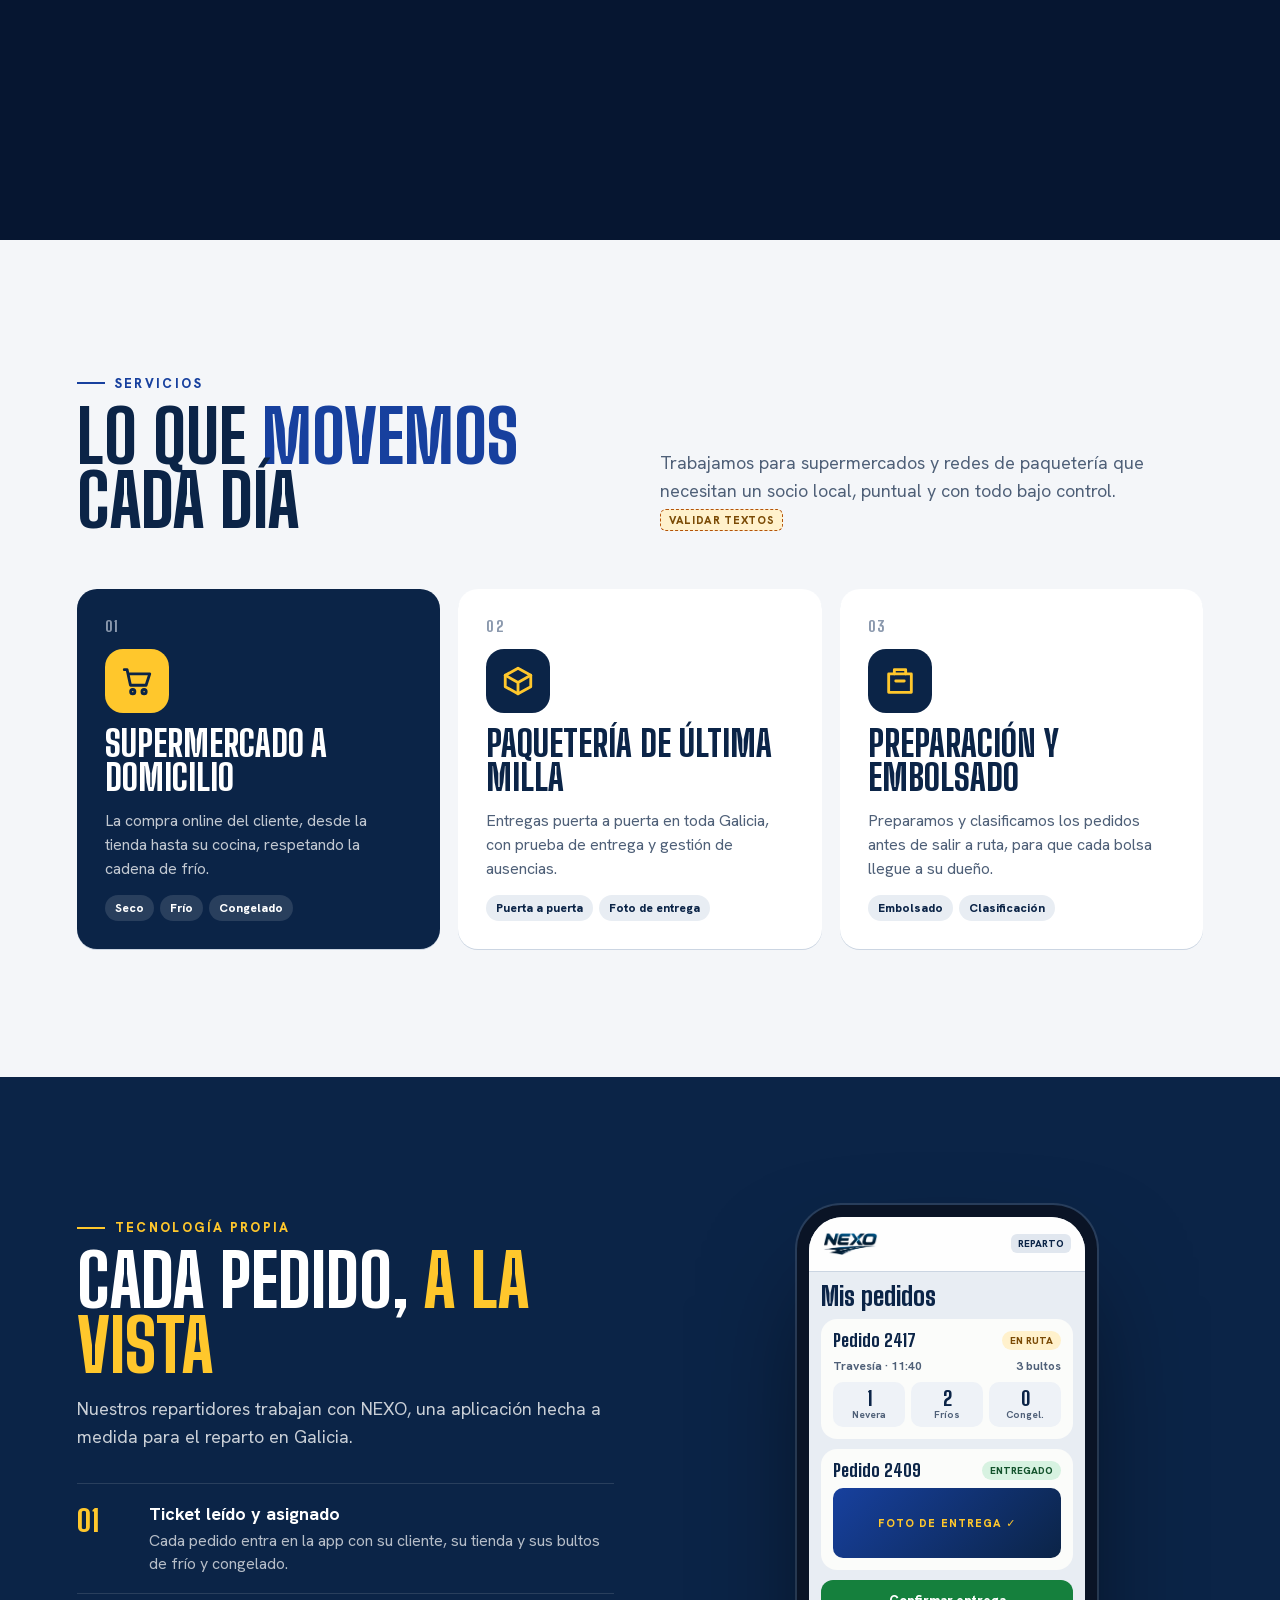
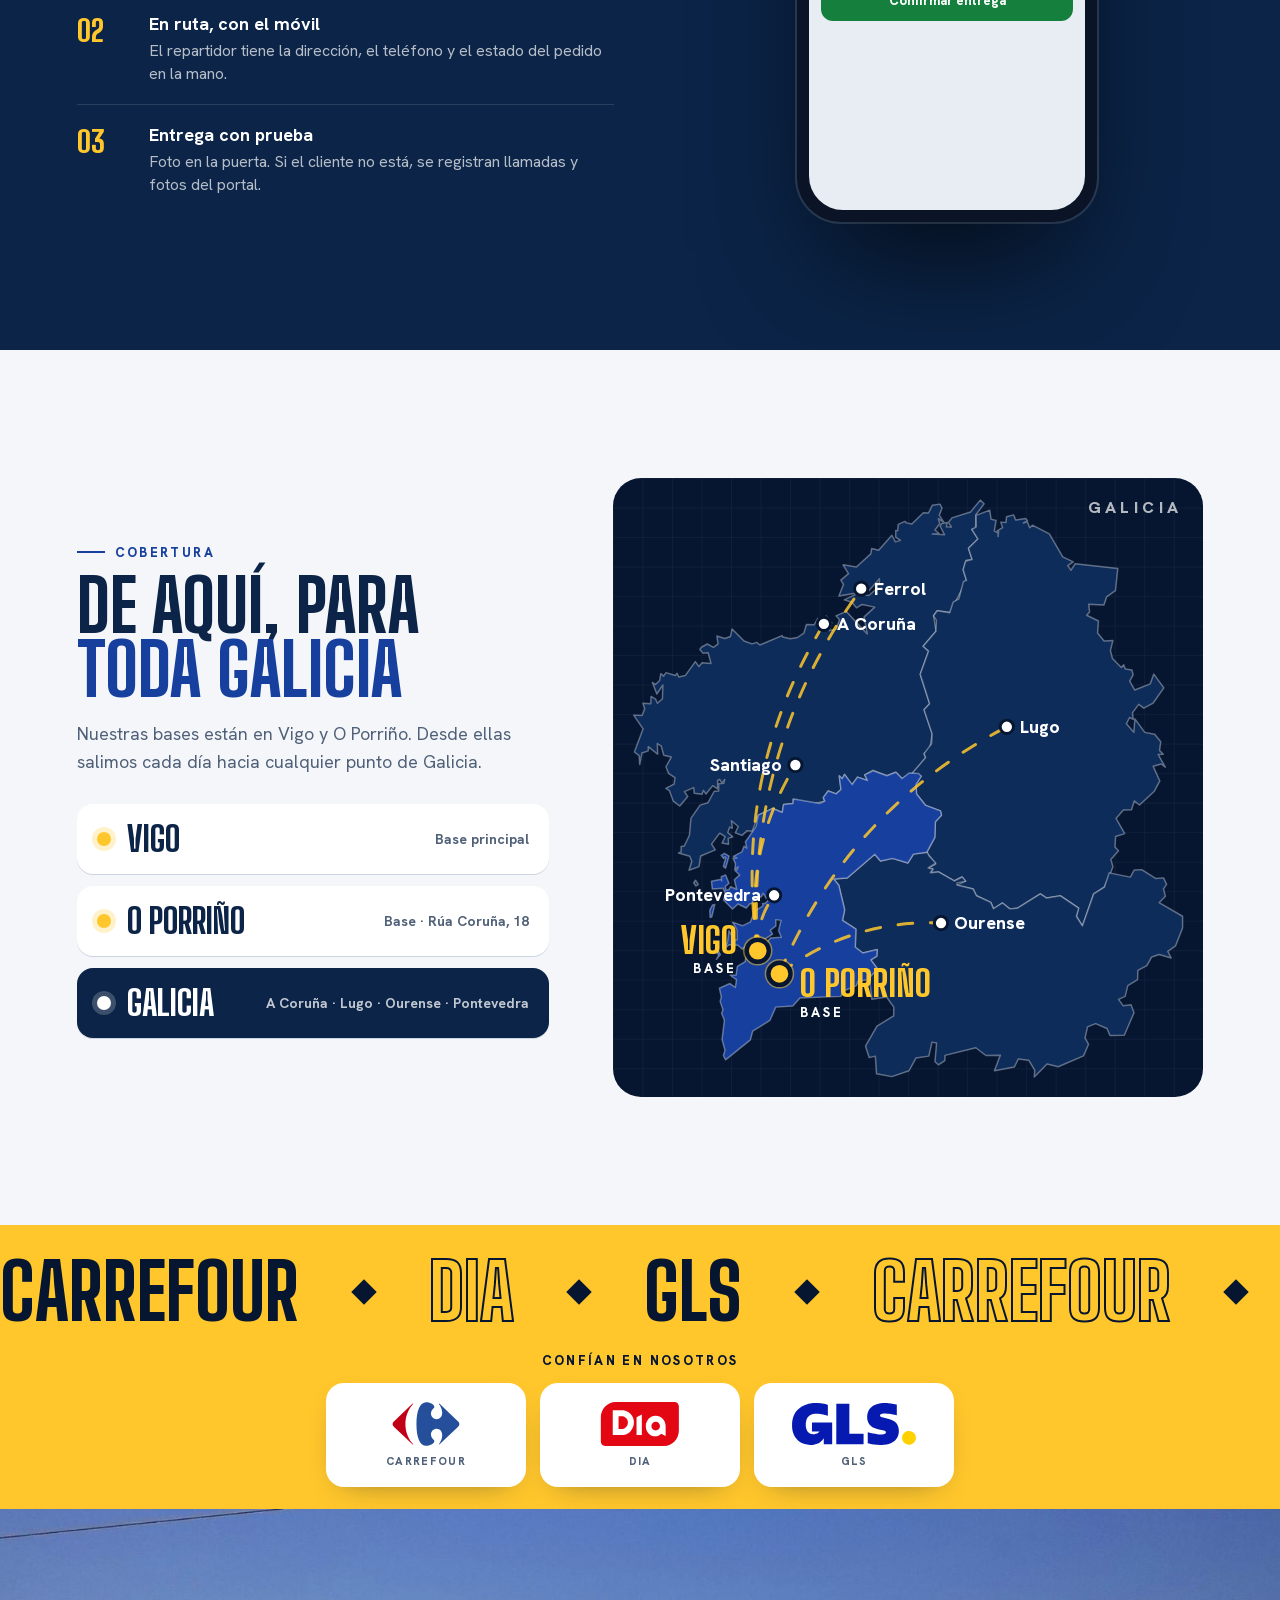
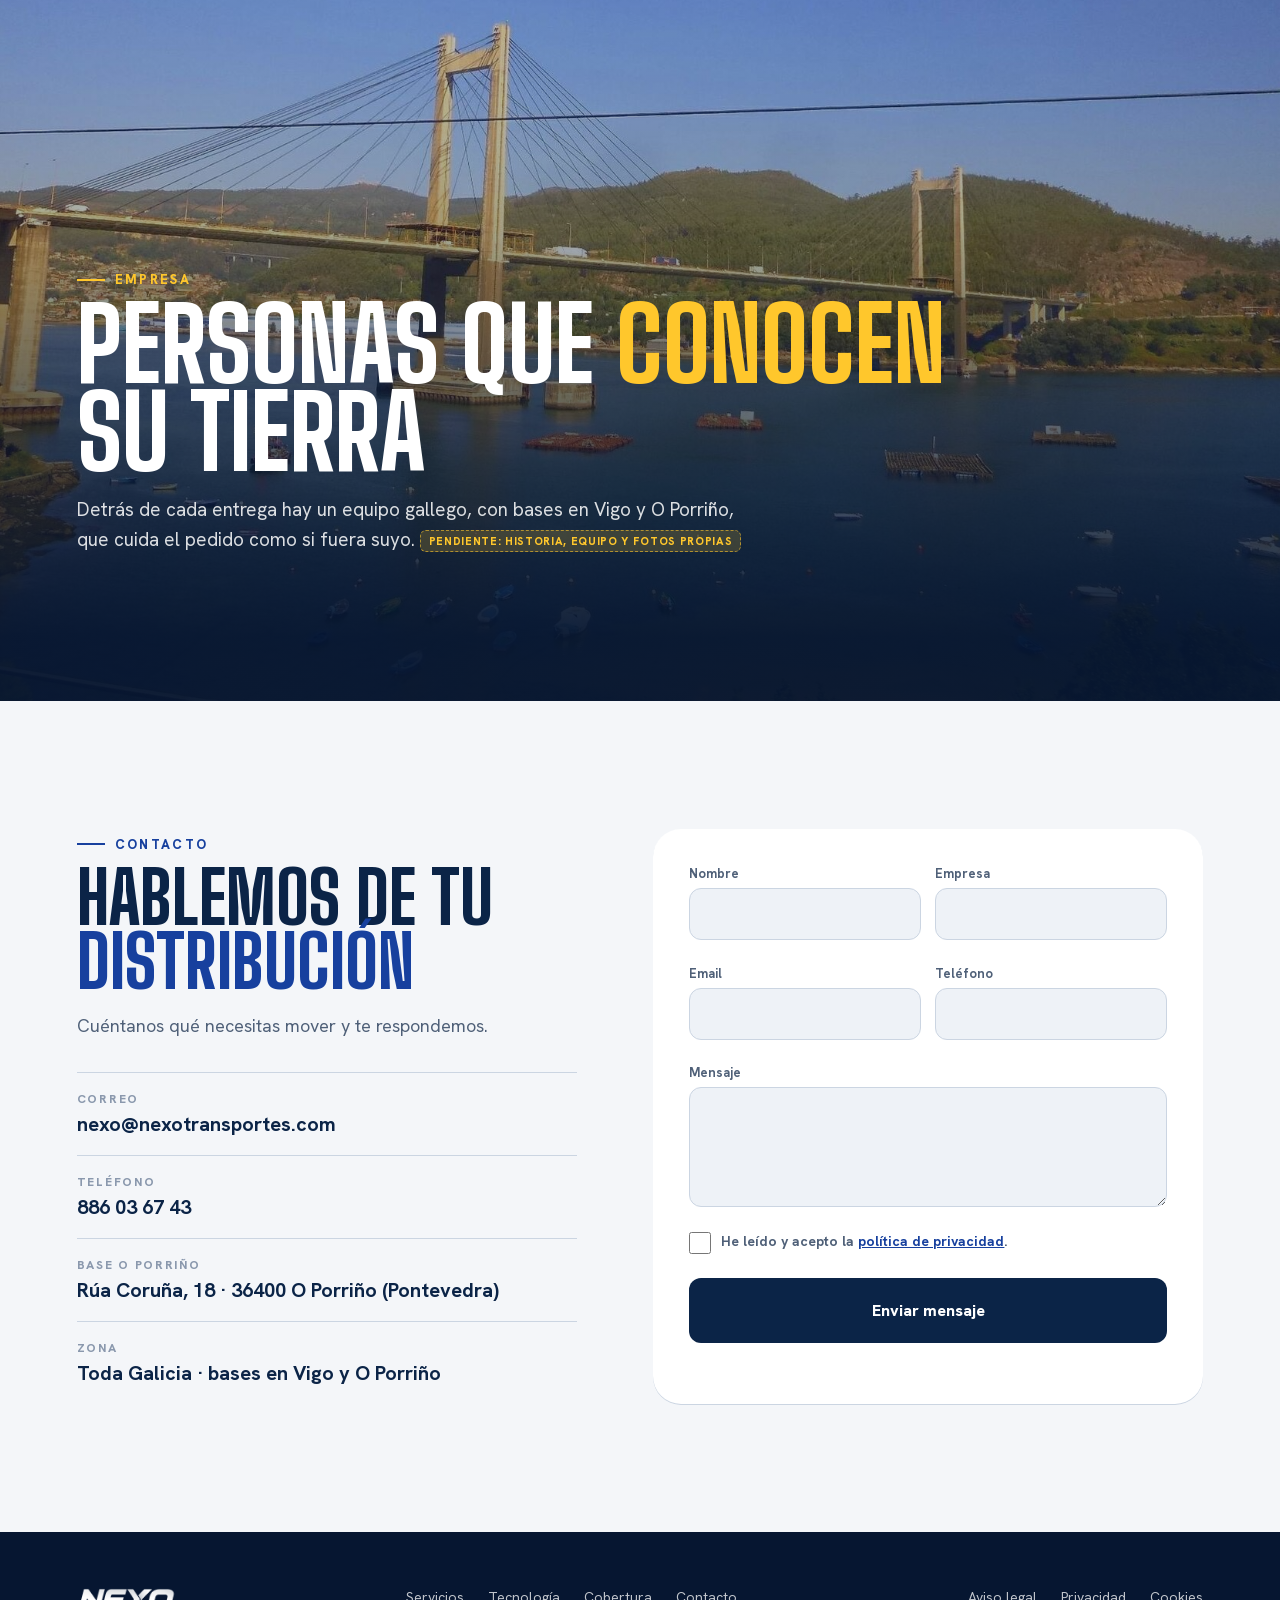
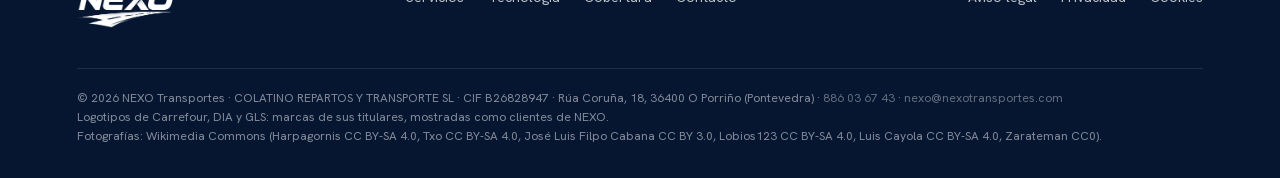
==== commit d486cc03: "Acceso compacto en móvil para no tapar la portada Co-Authored-By: Claude Opus 5.5 <noreply@anthropic" ====
--- a/index.html
+++ b/index.html
@@ -52,7 +52,7 @@
       <div class="escena-txt activa">
         <span class="etiqueta">Galicia · Vigo · O Porriño</span>
         <h1 class="titular"><span class="l"><span>Cada entrega,</span></span><br><span class="l"><span>más <em>cerca.</em></span></span></h1>
-        <p class="bajada">Reparto a domicilio en toda Galicia, con nuestras bases en Vigo y O Porriño. Conectamos negocios y hogares con un servicio ágil, cercano y fiable.</p>
+        <p class="bajada">Reparto a domicilio en toda Galicia, con nuestras bases en Vigo y O Porriño.<span class="solo-ancho"> Conectamos negocios y hogares con un servicio ágil, cercano y fiable.</span></p>
         <div class="ctas">
           <a class="btn btn-amarillo" href="#contacto">Hablemos de tu distribución</a>
           <a class="btn btn-linea" href="#cobertura">Conoce nuestra cobertura</a>
--- a/site.css
+++ b/site.css
@@ -265,9 +265,13 @@
   .escenario .acceso-logo { display:none; }
   .escenario .acceso form { flex-direction:row; flex-wrap:wrap; align-items:flex-end; gap:10px; padding-top:14px; }
   .escenario .acceso h2 { font-size:22px; width:100%; }
-  .escenario .acceso .campo { flex:1 1 150px; }
+  .escenario .acceso .campo { flex:1 1 0; min-width:0; }
+  .solo-ancho { display:none; }
   .escenario .acceso form > button { flex:0 0 auto; width:auto; padding:0 18px; min-height:52px; }
-  .escenario .acceso .pista { width:100%; font-size:12px; }
+  .escenario .acceso .pista { display:none; }
+  .escenario .acceso form { flex-wrap:nowrap; padding-top:12px; }
+  .escenario .acceso h2 { display:none; }
+  .escenario .acceso label::before { content:'Acceso NEXO · '; color:#0B2447; font-weight:800; }
   .modal .acceso { width:100%; max-width:380px; }
   .pista-scroll { display:none; }
   .rail { bottom:22px; } .rail li { width:22px; } .rail-nombre { display:none; }
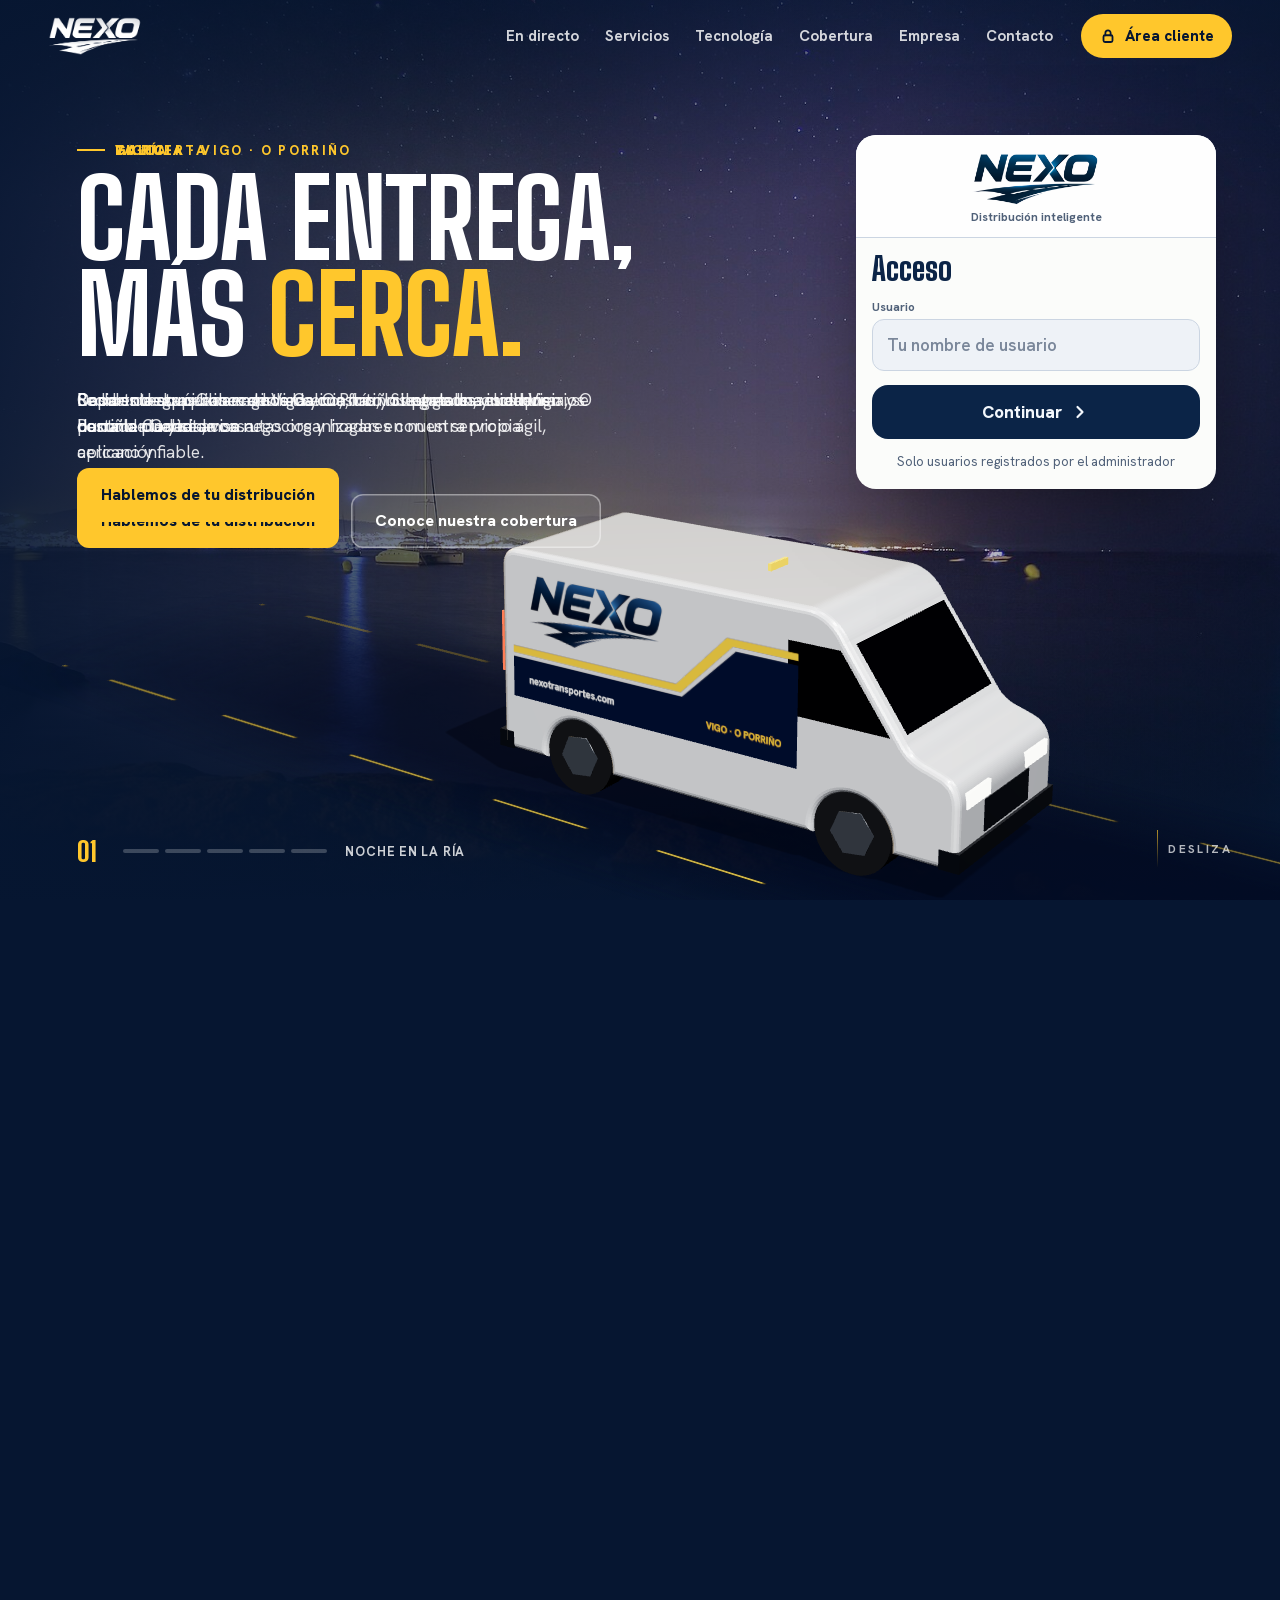
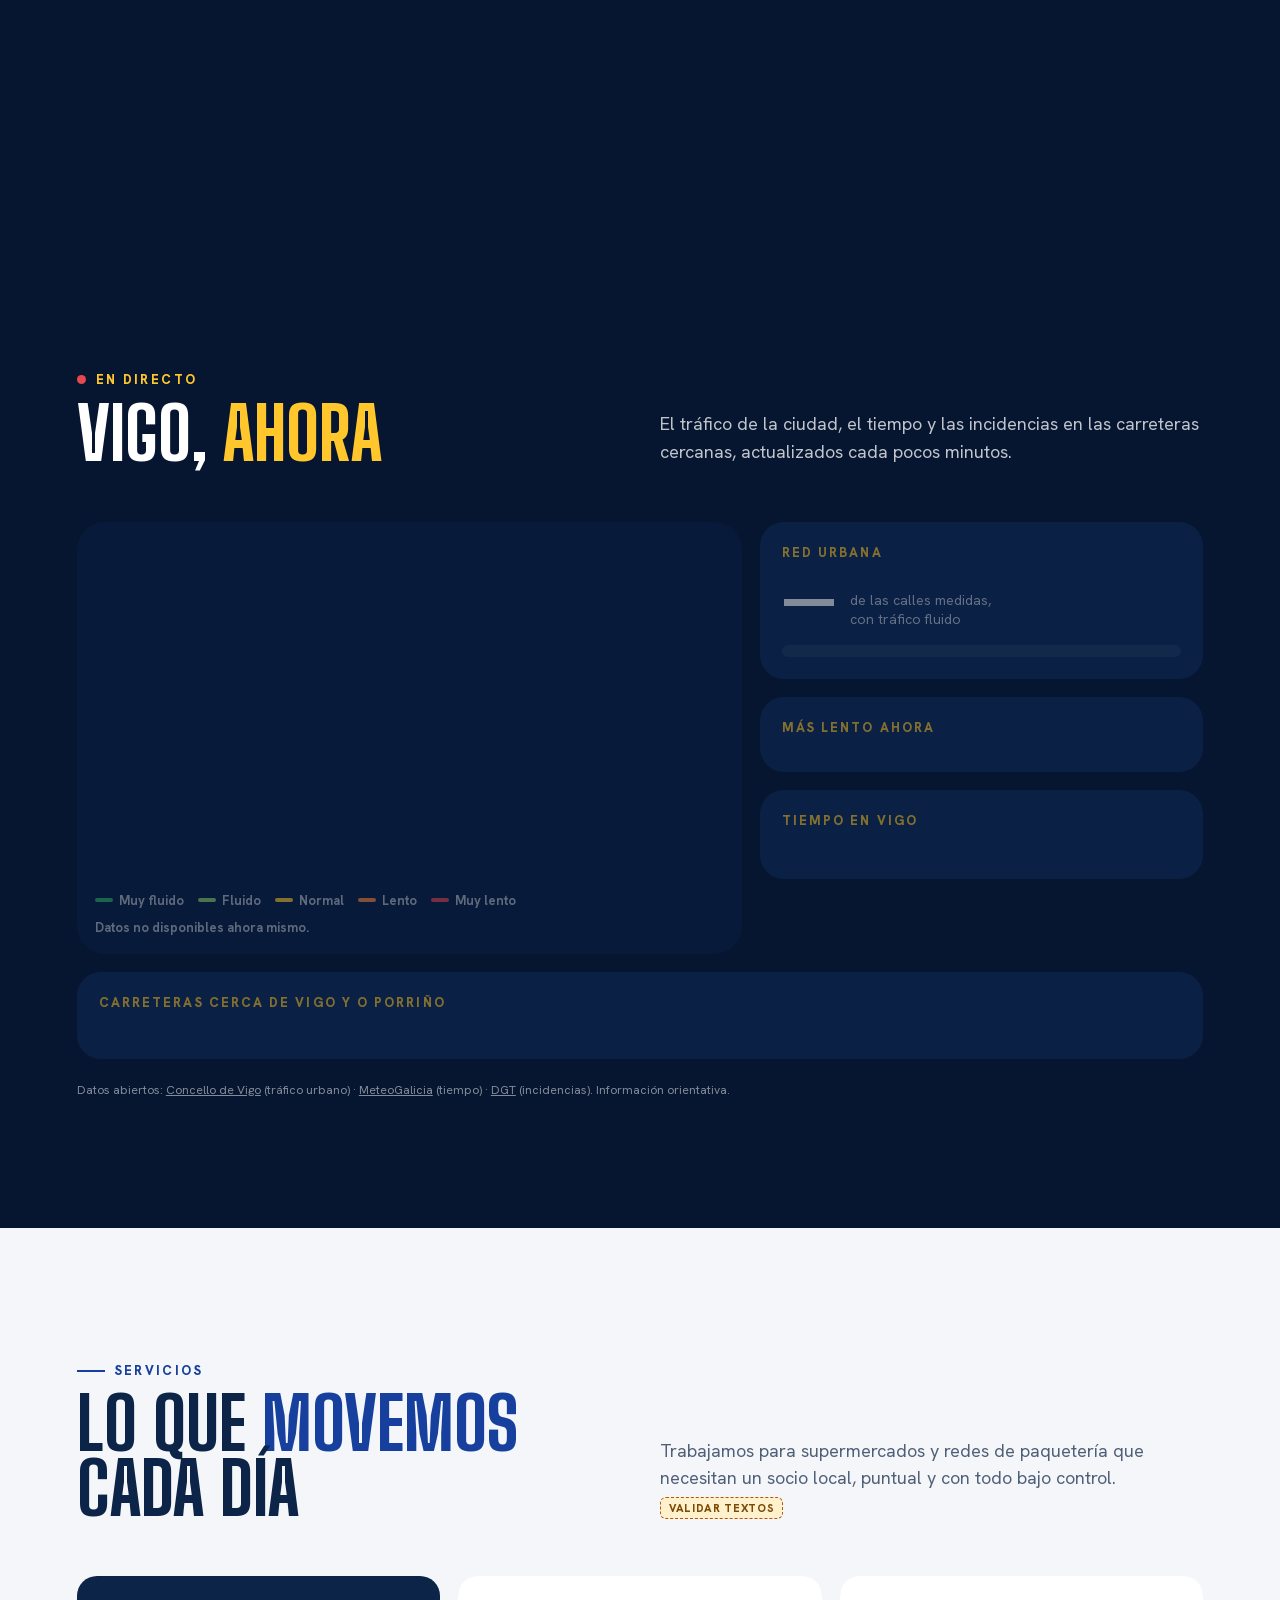
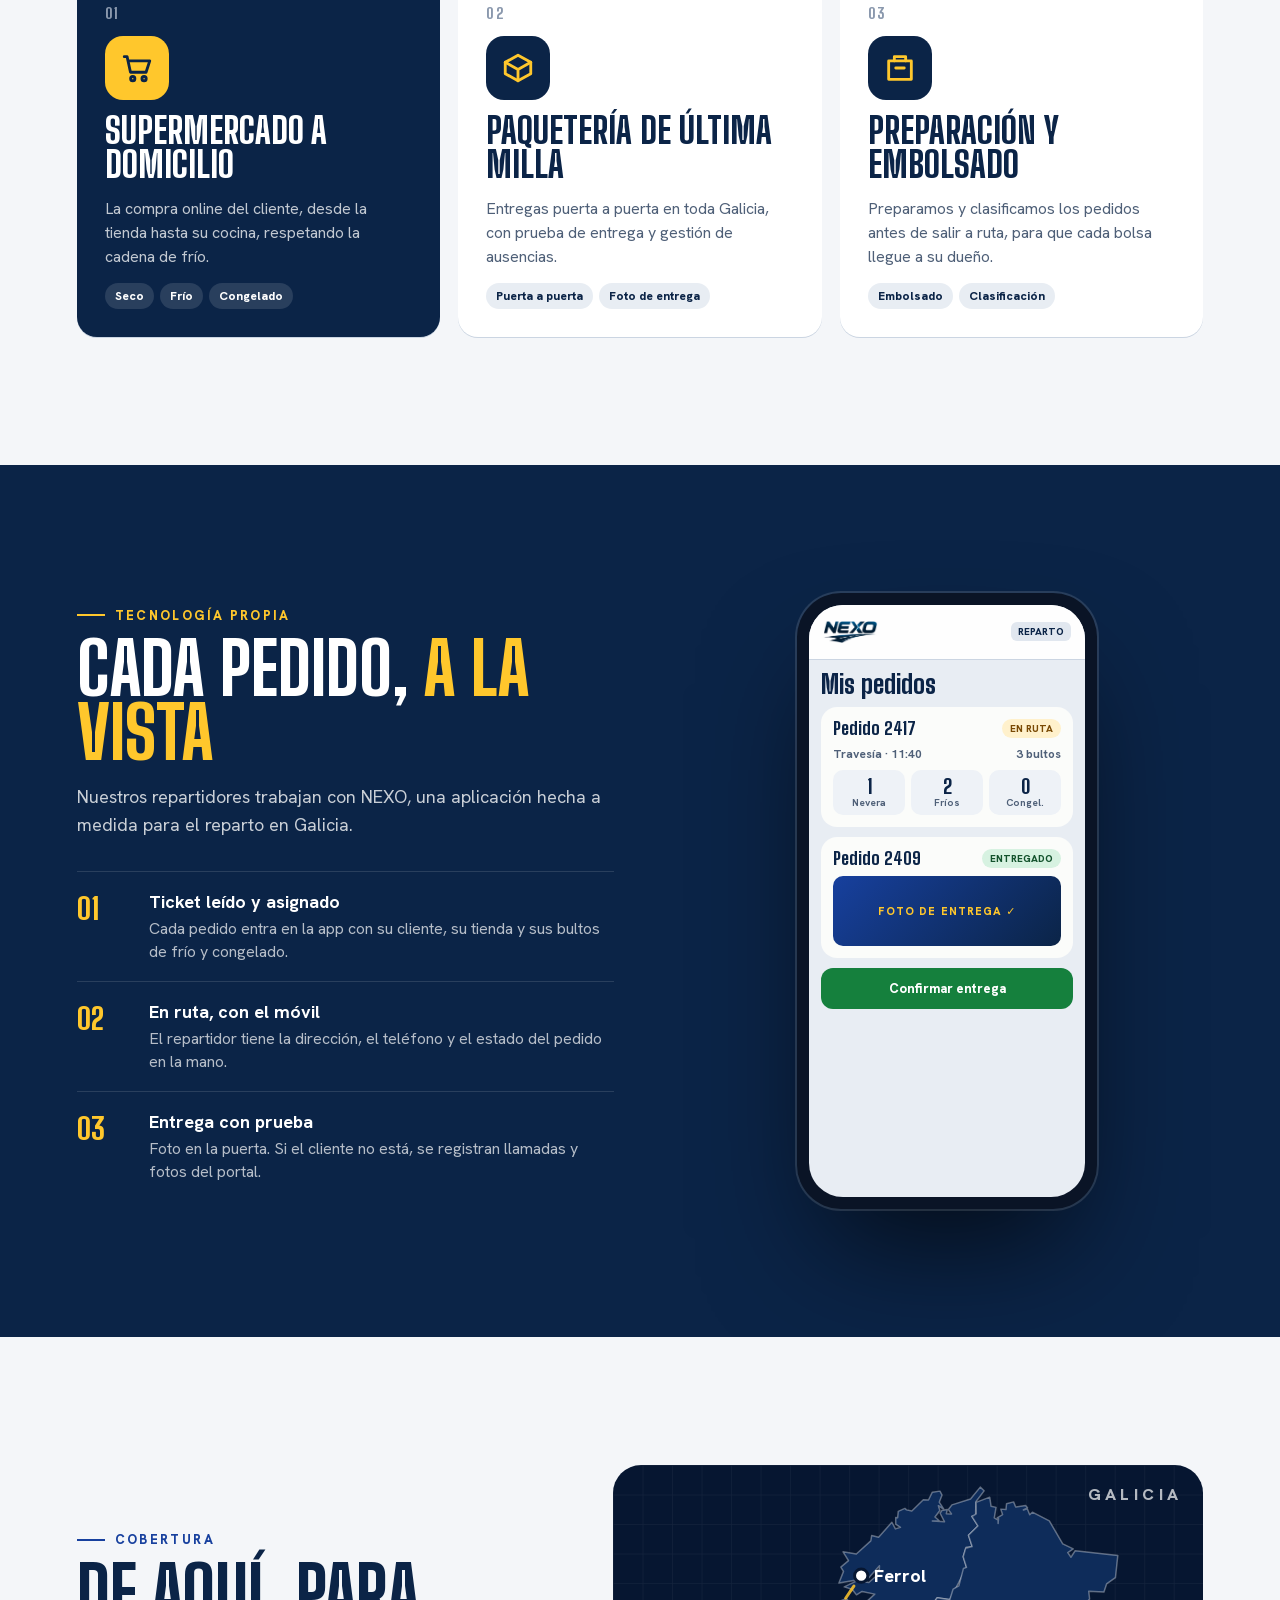
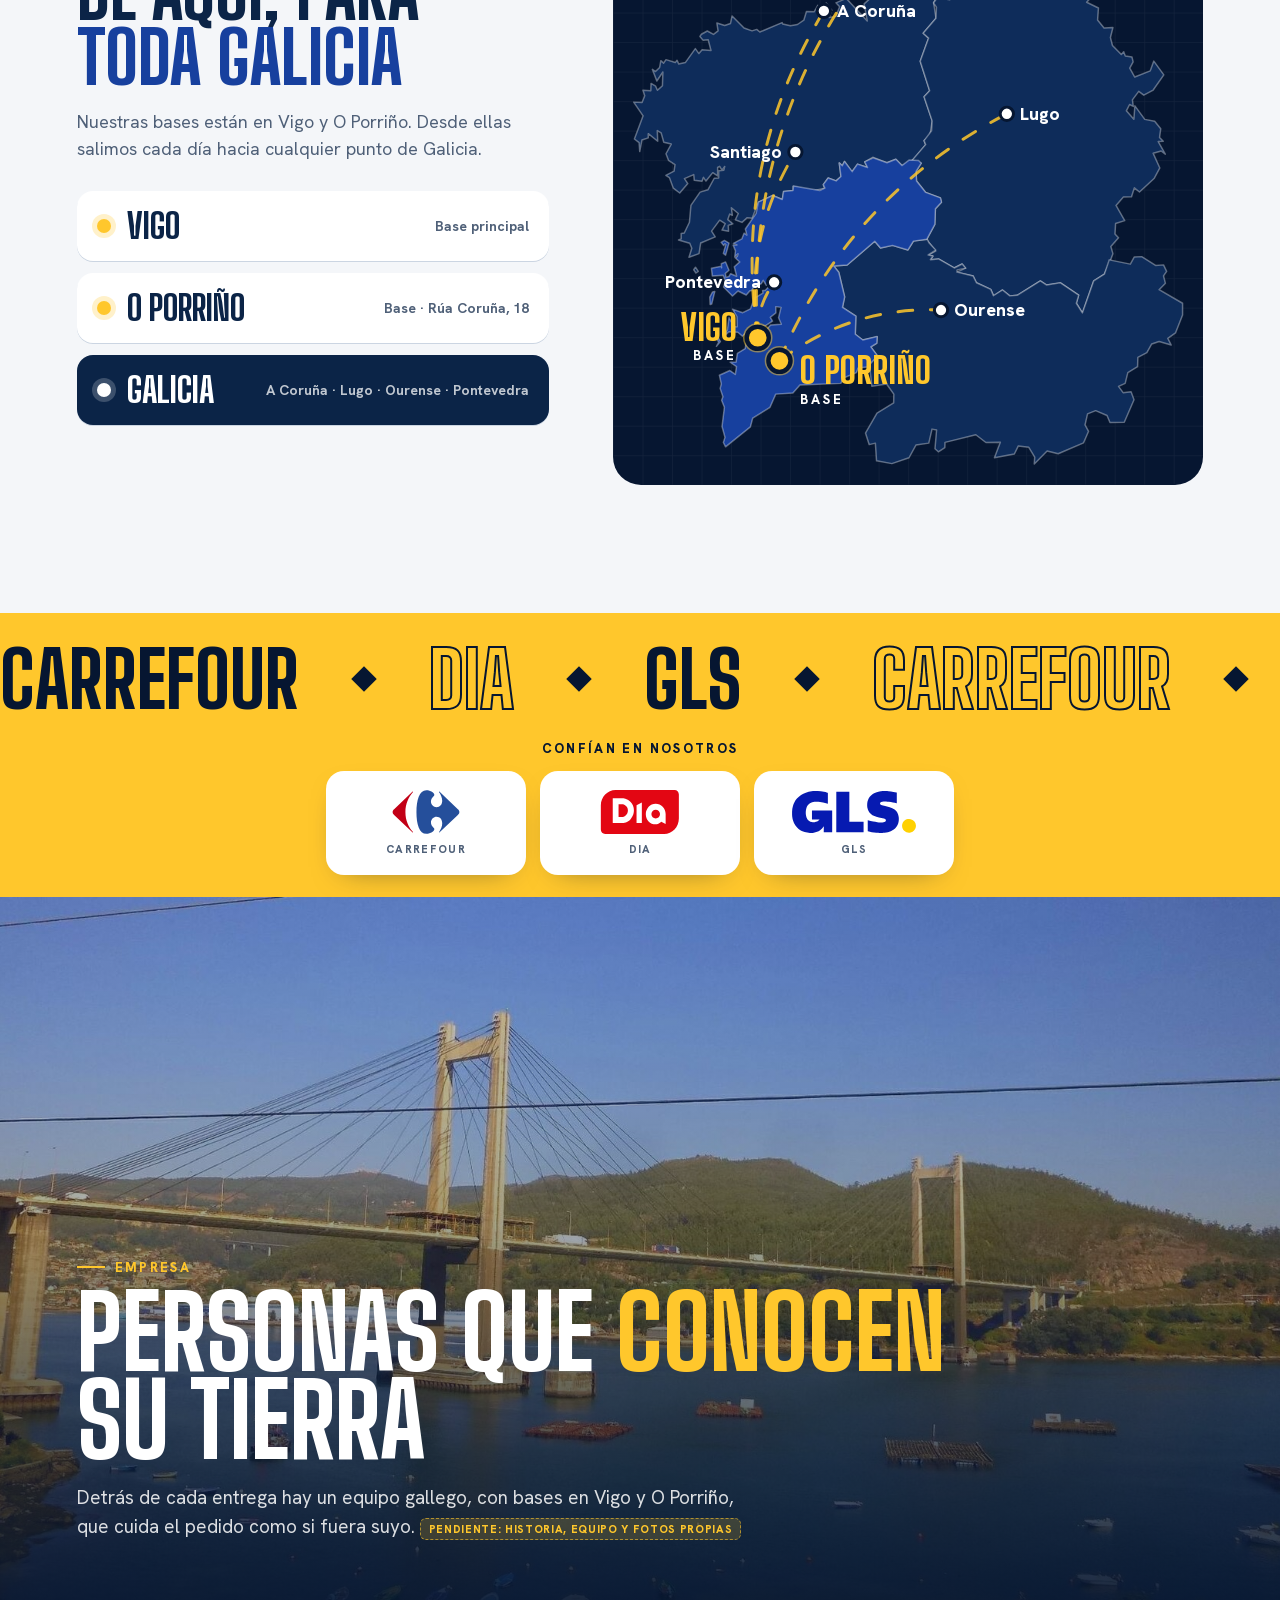
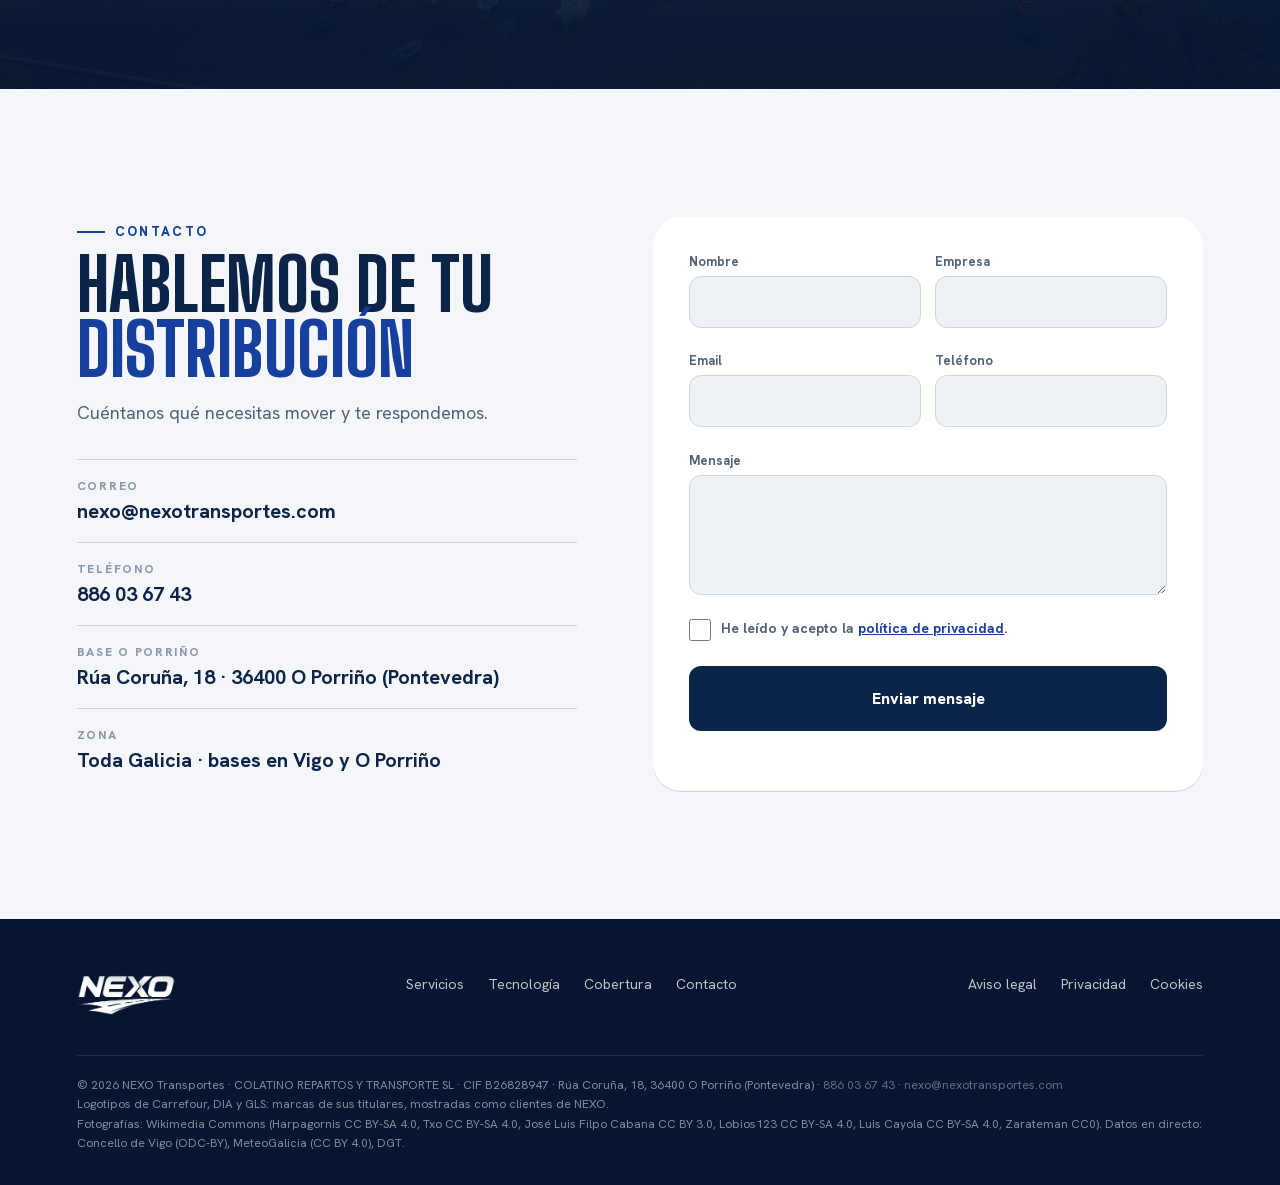
==== commit af9f73b4: "Vigo en directo: portada según hora y tiempo, tráfico e incidencias - Portada de día o de noche segú" ====
--- a/index.html
+++ b/index.html
@@ -22,6 +22,7 @@
 <header class="cab" id="cab">
   <a class="cab-logo" href="#inicio" aria-label="NEXO Transportes, inicio"><img src="img/logo-nexo-blanco.png" alt="NEXO" width="480" height="194"></a>
   <nav aria-label="Principal">
+    <a href="#directo">En directo</a>
     <a href="#servicios">Servicios</a>
     <a href="#tecnologia">Tecnología</a>
     <a href="#cobertura">Cobertura</a>
@@ -39,18 +40,20 @@
 <section class="viaje" id="inicio" aria-label="Presentación">
   <div class="escenario">
     <div class="fondos" aria-hidden="true">
-      <figure class="activa"><picture><source media="(max-width:900px)" srcset="img/esc-limens-m.jpg"><img src="img/esc-limens.jpg" alt=""></picture></figure>
+      <figure class="activa" id="fondoInicio"><picture><source media="(max-width:900px)" srcset="img/esc-limens-m.jpg"><img src="img/esc-limens.jpg" alt=""></picture></figure>
       <figure><picture><source media="(max-width:900px)" srcset="img/esc-rande-txo-m.jpg"><img src="img/esc-rande-txo.jpg" alt=""></picture></figure>
       <figure><picture><source media="(max-width:900px)" srcset="img/esc-vigo-pano-m.jpg"><img src="img/esc-vigo-pano.jpg" alt=""></picture></figure>
       <figure><picture><source media="(max-width:900px)" srcset="img/esc-vigo-alba-m.jpg"><img src="img/esc-vigo-alba.jpg" alt=""></picture></figure>
       <figure><picture><source media="(max-width:900px)" srcset="img/esc-cies-m.jpg"><img src="img/esc-cies.jpg" alt=""></picture></figure>
     </div>
 
+    <div class="clima" id="clima" aria-hidden="true"></div>
     <canvas id="lienzo3d" aria-hidden="true"></canvas>
 
     <div class="titulos">
       <div class="escena-txt activa">
         <span class="etiqueta">Galicia · Vigo · O Porriño</span>
+        <a class="ahora-chip" id="ahoraChip" href="#directo" hidden></a>
         <h1 class="titular"><span class="l"><span>Cada entrega,</span></span><br><span class="l"><span>más <em>cerca.</em></span></span></h1>
         <p class="bajada">Reparto a domicilio en toda Galicia, con nuestras bases en Vigo y O Porriño.<span class="solo-ancho"> Conectamos negocios y hogares con un servicio ágil, cercano y fiable.</span></p>
         <div class="ctas">
@@ -102,6 +105,51 @@
     </div>
     <div class="pista-scroll" aria-hidden="true"><span></span>Desliza</div>
   </div>
+</section>
+
+<!-- ══ VIGO EN DIRECTO: tráfico (Concello de Vigo), tiempo (MeteoGalicia) e incidencias (DGT) ══ -->
+<section class="seccion directo" id="directo" aria-labelledby="directoTit">
+  <div class="cabeza sube">
+    <div>
+      <span class="etiqueta"><i class="punto-vivo" aria-hidden="true"></i>En directo</span>
+      <h2 id="directoTit">Vigo, <em>ahora</em></h2>
+    </div>
+    <p>El tráfico de la ciudad, el tiempo y las incidencias en las carreteras cercanas, actualizados cada pocos minutos.</p>
+  </div>
+  <div class="directo-grid">
+    <figure class="mapa-vigo sube">
+      <svg id="mapaVigo" role="img" aria-label="Mapa del tráfico de Vigo en tiempo real"></svg>
+      <figcaption>
+        <ul class="leyenda" aria-label="Leyenda">
+          <li><i style="background:#2FB36B"></i>Muy fluido</li><li><i style="background:#8ED16F"></i>Fluido</li>
+          <li><i style="background:#FFC72C"></i>Normal</li><li><i style="background:#FF8A3D"></i>Lento</li><li><i style="background:#E5484D"></i>Muy lento</li>
+        </ul>
+        <span id="vigoAct">Cargando datos…</span>
+      </figcaption>
+    </figure>
+    <div class="directo-col">
+      <article class="tarjeta-d sube" id="tarjRed">
+        <h3>Red urbana</h3>
+        <p class="cifra"><b id="pctFluido">—</b><span>de las calles medidas,<br>con tráfico fluido</span></p>
+        <div class="barra-estados" id="barraEstados" aria-hidden="true"></div>
+      </article>
+      <article class="tarjeta-d sube" id="tarjLentos">
+        <h3>Más lento ahora</h3>
+        <ol class="lentos" id="listaLentos"></ol>
+      </article>
+      <article class="tarjeta-d sube" id="tarjTiempo">
+        <h3>Tiempo en Vigo</h3>
+        <div class="tiempo-ahora" id="tiempoAhora"></div>
+        <ul class="franjas" id="franjas"></ul>
+      </article>
+    </div>
+  </div>
+  <article class="tarjeta-d incid sube" id="tarjDgt">
+    <h3>Carreteras cerca de Vigo y O Porriño</h3>
+    <ul class="incidencias" id="listaIncid"></ul>
+    <p class="nota-d" id="notaDgt"></p>
+  </article>
+  <p class="fuentes-d">Datos abiertos: <a href="https://datos.vigo.org" rel="noopener">Concello de Vigo</a> (tráfico urbano) · <a href="https://www.meteogalicia.gal" rel="noopener">MeteoGalicia</a> (tiempo) · <a href="https://nap.dgt.es" rel="noopener">DGT</a> (incidencias). Información orientativa.</p>
 </section>
 
 <!-- ══ SERVICIOS ══ -->
@@ -283,7 +331,7 @@
   <div class="pie-legal">
     © 2026 NEXO Transportes · COLATINO REPARTOS Y TRANSPORTE SL · CIF B26828947 · Rúa Coruña, 18, 36400 O Porriño (Pontevedra) · <a href="tel:+34886036743">886 03 67 43</a> · <a href="mailto:nexo@nexotransportes.com">nexo@nexotransportes.com</a><br>
     Logotipos de Carrefour, DIA y GLS: marcas de sus titulares, mostradas como clientes de NEXO.<br>
-    Fotografías: Wikimedia Commons (Harpagornis CC BY-SA 4.0, Txo CC BY-SA 4.0, José Luis Filpo Cabana CC BY 3.0, Lobios123 CC BY-SA 4.0, Luis Cayola CC BY-SA 4.0, Zarateman CC0).
+    Fotografías: Wikimedia Commons (Harpagornis CC BY-SA 4.0, Txo CC BY-SA 4.0, José Luis Filpo Cabana CC BY 3.0, Lobios123 CC BY-SA 4.0, Luis Cayola CC BY-SA 4.0, Zarateman CC0). Datos en directo: Concello de Vigo (ODC-BY), MeteoGalicia (CC BY 4.0), DGT.
   </div>
 </footer>
 
--- a/site.css
+++ b/site.css
@@ -291,6 +291,90 @@
   html { scroll-behavior:auto; }
 }
 
+/* ---------- Tiempo real en la portada ---------- */
+.ahora-chip { display:inline-flex; align-items:center; gap:8px; margin:0 0 0 14px; vertical-align:middle; padding:6px 14px 6px 8px; border-radius:99px;
+  background:rgba(255,255,255,.1); box-shadow:inset 0 0 0 1px rgba(255,255,255,.22); backdrop-filter:blur(8px); -webkit-backdrop-filter:blur(8px);
+  font:700 14px var(--texto); color:var(--blanco); text-decoration:none; }
+.ahora-chip[hidden] { display:none; }
+.ahora-chip svg { width:22px; height:22px; color:var(--amarillo); flex:none; }
+.ahora-chip b { font:800 18px/1 var(--display); }
+.escenario.cielo-gris .fondos figure:first-child img { filter:saturate(.45) brightness(.82) contrast(.95); }
+.clima { position:absolute; inset:0; z-index:1; pointer-events:none; opacity:0; transition:opacity 1.2s; }
+.escenario.e0.lluvia .clima, .escenario.e0.niebla .clima { opacity:1; }
+.escenario.lluvia .clima { background-image:
+    repeating-linear-gradient(104deg, transparent 0 18px, rgba(220,232,255,.22) 18px 19px, transparent 19px 46px),
+    repeating-linear-gradient(100deg, transparent 0 31px, rgba(220,232,255,.14) 31px 32px, transparent 32px 70px);
+  background-size:300px 300px, 420px 420px; animation:lluvia .55s linear infinite; }
+@keyframes lluvia { to { background-position:-60px 300px, -80px 420px; } }
+.escenario.niebla .clima { background:
+    radial-gradient(60% 30% at 20% 70%, rgba(230,236,244,.55), transparent 70%),
+    radial-gradient(50% 25% at 75% 60%, rgba(230,236,244,.45), transparent 70%),
+    linear-gradient(0deg, rgba(220,228,238,.35), transparent 60%);
+  background-size:200% 100%; animation:niebla 18s ease-in-out infinite alternate; }
+@keyframes niebla { to { background-position:-40% 0; } }
+
+/* ---------- Vigo en directo ---------- */
+.directo { background:var(--azul-noche); }
+.directo .cabeza h2 em { color:var(--amarillo); font-style:normal; }
+.directo .cabeza h2 { margin:12px 0 0; font-family:var(--display); font-weight:800; text-transform:uppercase; line-height:.9; font-size:clamp(44px,5.6vw,88px); }
+.directo .cabeza p { color:rgba(255,255,255,.75); }
+.punto-vivo { width:9px; height:9px; border-radius:50%; background:#E5484D; display:inline-block; animation:latido 1.6s ease-in-out infinite; }
+.directo .etiqueta::before { display:none; }
+@keyframes latido { 50% { opacity:.25; } }
+.directo-grid { display:grid; grid-template-columns:minmax(0,1.5fr) minmax(0,1fr); gap:18px; align-items:stretch; }
+.mapa-vigo { margin:0; background:#0A1F42; border-radius:28px; padding:18px; display:flex; flex-direction:column; gap:12px; min-height:420px; }
+.mapa-vigo svg { width:100%; flex:1; min-height:340px; display:block; }
+.mapa-vigo figcaption { display:flex; flex-wrap:wrap; gap:10px 18px; align-items:center; justify-content:space-between; font-size:13px; font-weight:700; color:rgba(255,255,255,.7); }
+.leyenda { list-style:none; margin:0; padding:0; display:flex; flex-wrap:wrap; gap:6px 14px; }
+.leyenda li { display:flex; align-items:center; gap:6px; }
+.leyenda i { width:18px; height:4px; border-radius:2px; }
+.tramo { fill:none; stroke-linecap:round; stroke-linejoin:round; }
+.tramo-flujo { fill:none; stroke-linecap:round; stroke:rgba(255,255,255,.85); stroke-width:1.2; stroke-dasharray:2 14; animation:flujo linear infinite; }
+@keyframes flujo { to { stroke-dashoffset:-32; } }
+.tramo-lento { animation:pulsoTramo 1.8s ease-in-out infinite; }
+@keyframes pulsoTramo { 50% { stroke-opacity:.45; } }
+.directo-col { display:flex; flex-direction:column; gap:18px; }
+.tarjeta-d { background:#0E2C5A; border-radius:24px; padding:22px; }
+.tarjeta-d h3 { margin:0 0 14px; font:800 13px var(--texto); letter-spacing:.16em; text-transform:uppercase; color:var(--amarillo); }
+.cifra { display:flex; align-items:flex-end; gap:14px; margin:0 0 16px; }
+.cifra b { font:800 64px/.85 var(--display); }
+.cifra span { font-size:14px; line-height:1.35; color:rgba(255,255,255,.75); }
+.barra-estados { display:flex; height:12px; border-radius:6px; overflow:hidden; background:rgba(255,255,255,.08); }
+.barra-estados i { display:block; height:100%; transition:width .8s; }
+.lentos { list-style:none; margin:0; padding:0; display:flex; flex-direction:column; gap:10px; counter-reset:l; }
+.lentos li { display:grid; grid-template-columns:22px 1fr auto; gap:10px; align-items:baseline; font-size:15px; line-height:1.35; }
+.lentos li::before { counter-increment:l; content:counter(l); font:800 18px/1 var(--display); color:var(--amarillo); }
+.lentos small { font-weight:800; color:#FF8A3D; white-space:nowrap; }
+.tiempo-ahora { display:flex; align-items:center; gap:14px; margin-bottom:14px; }
+.tiempo-ahora svg { width:52px; height:52px; color:var(--amarillo); flex:none; }
+.tiempo-ahora b { font:800 54px/.9 var(--display); }
+.tiempo-ahora span { display:block; margin-top:4px; font-size:15px; line-height:1.35; color:rgba(255,255,255,.8); }
+.franjas { list-style:none; margin:0; padding:0; display:grid; grid-template-columns:repeat(3,1fr); gap:8px; }
+.franjas li { background:rgba(255,255,255,.06); border-radius:14px; padding:10px; text-align:center; font-size:12px; font-weight:700; color:rgba(255,255,255,.7); }
+.franjas li.actual { box-shadow:inset 0 0 0 1.5px var(--amarillo); }
+.franjas svg { width:26px; height:26px; color:var(--amarillo); display:block; margin:4px auto; }
+.franjas b { display:block; font:800 22px/1 var(--display); color:var(--blanco); }
+.incid { margin-top:18px; }
+.incidencias { list-style:none; margin:0; padding:0; display:grid; grid-template-columns:repeat(2,minmax(0,1fr)); gap:10px 24px; }
+.incidencias li { display:grid; grid-template-columns:auto 1fr; gap:4px 12px; padding:12px 0; border-top:1px solid rgba(255,255,255,.1); }
+.incidencias .via { grid-row:span 2; align-self:center; font:800 15px var(--texto); background:var(--blanco); color:var(--azul-noche); border-radius:8px; padding:6px 8px; min-width:62px; text-align:center; }
+.incidencias .via.grave { background:#E5484D; color:var(--blanco); }
+.incidencias strong { font-size:15px; }
+.incidencias span { font-size:13px; color:rgba(255,255,255,.65); }
+.incidencias .vacio { display:block; grid-column:1/-1; border:0; color:rgba(255,255,255,.75); }
+.nota-d { margin:12px 0 0; font-size:13px; color:rgba(255,255,255,.6); }
+.fuentes-d { margin:22px 0 0; font-size:12px; color:rgba(255,255,255,.5); line-height:1.6; }
+.fuentes-d a { color:inherit; }
+.directo.sin-datos .directo-grid, .directo.sin-datos .incid { opacity:.5; }
+@media (max-width:900px) {
+  .directo-grid { grid-template-columns:1fr; }
+  .mapa-vigo { min-height:0; padding:12px; border-radius:22px; }
+  .mapa-vigo svg { min-height:300px; }
+  .incidencias { grid-template-columns:1fr; }
+  .ahora-chip { display:flex; width:max-content; margin:12px 0 0; }
+  .cifra b { font-size:54px; }
+}
+
 /* ---------- Páginas legales ---------- */
 .pag-legal { background:var(--gris-0); color:var(--azul); }
 .pag-legal .cab { position:sticky; }
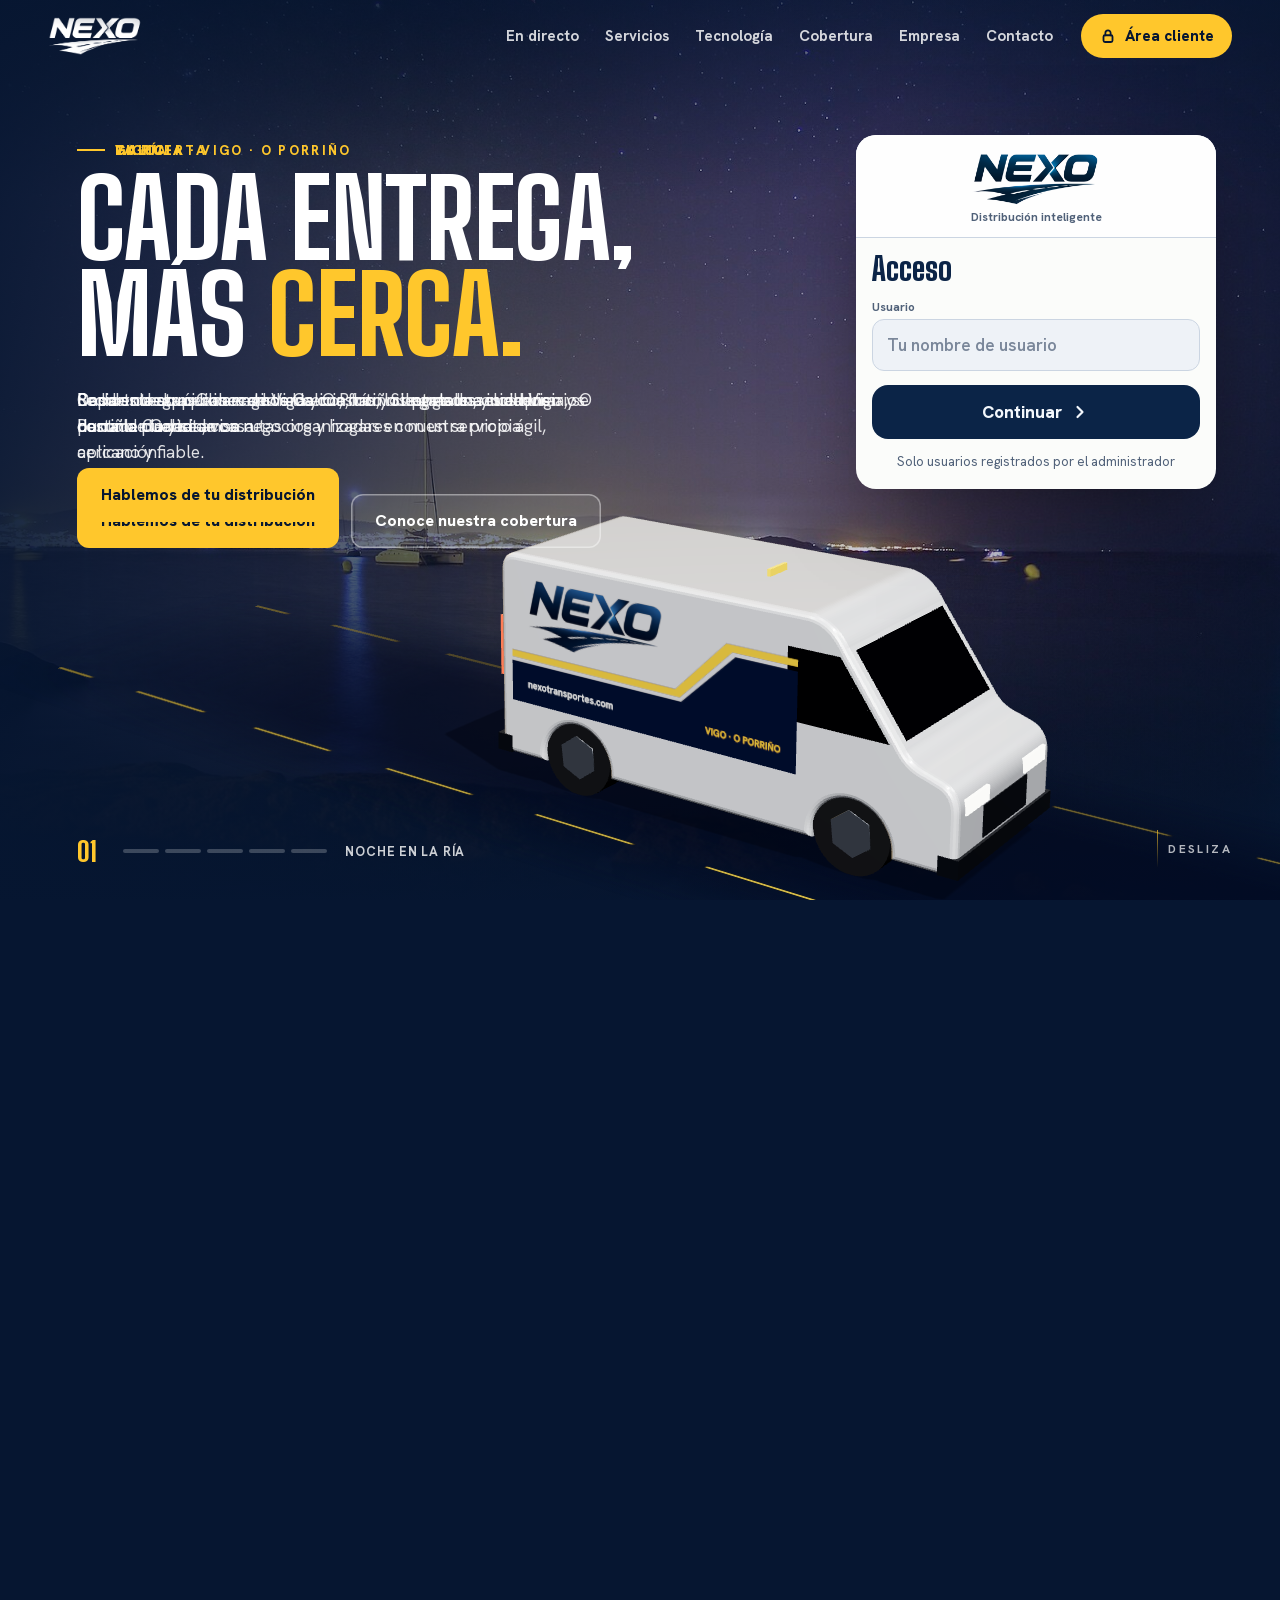
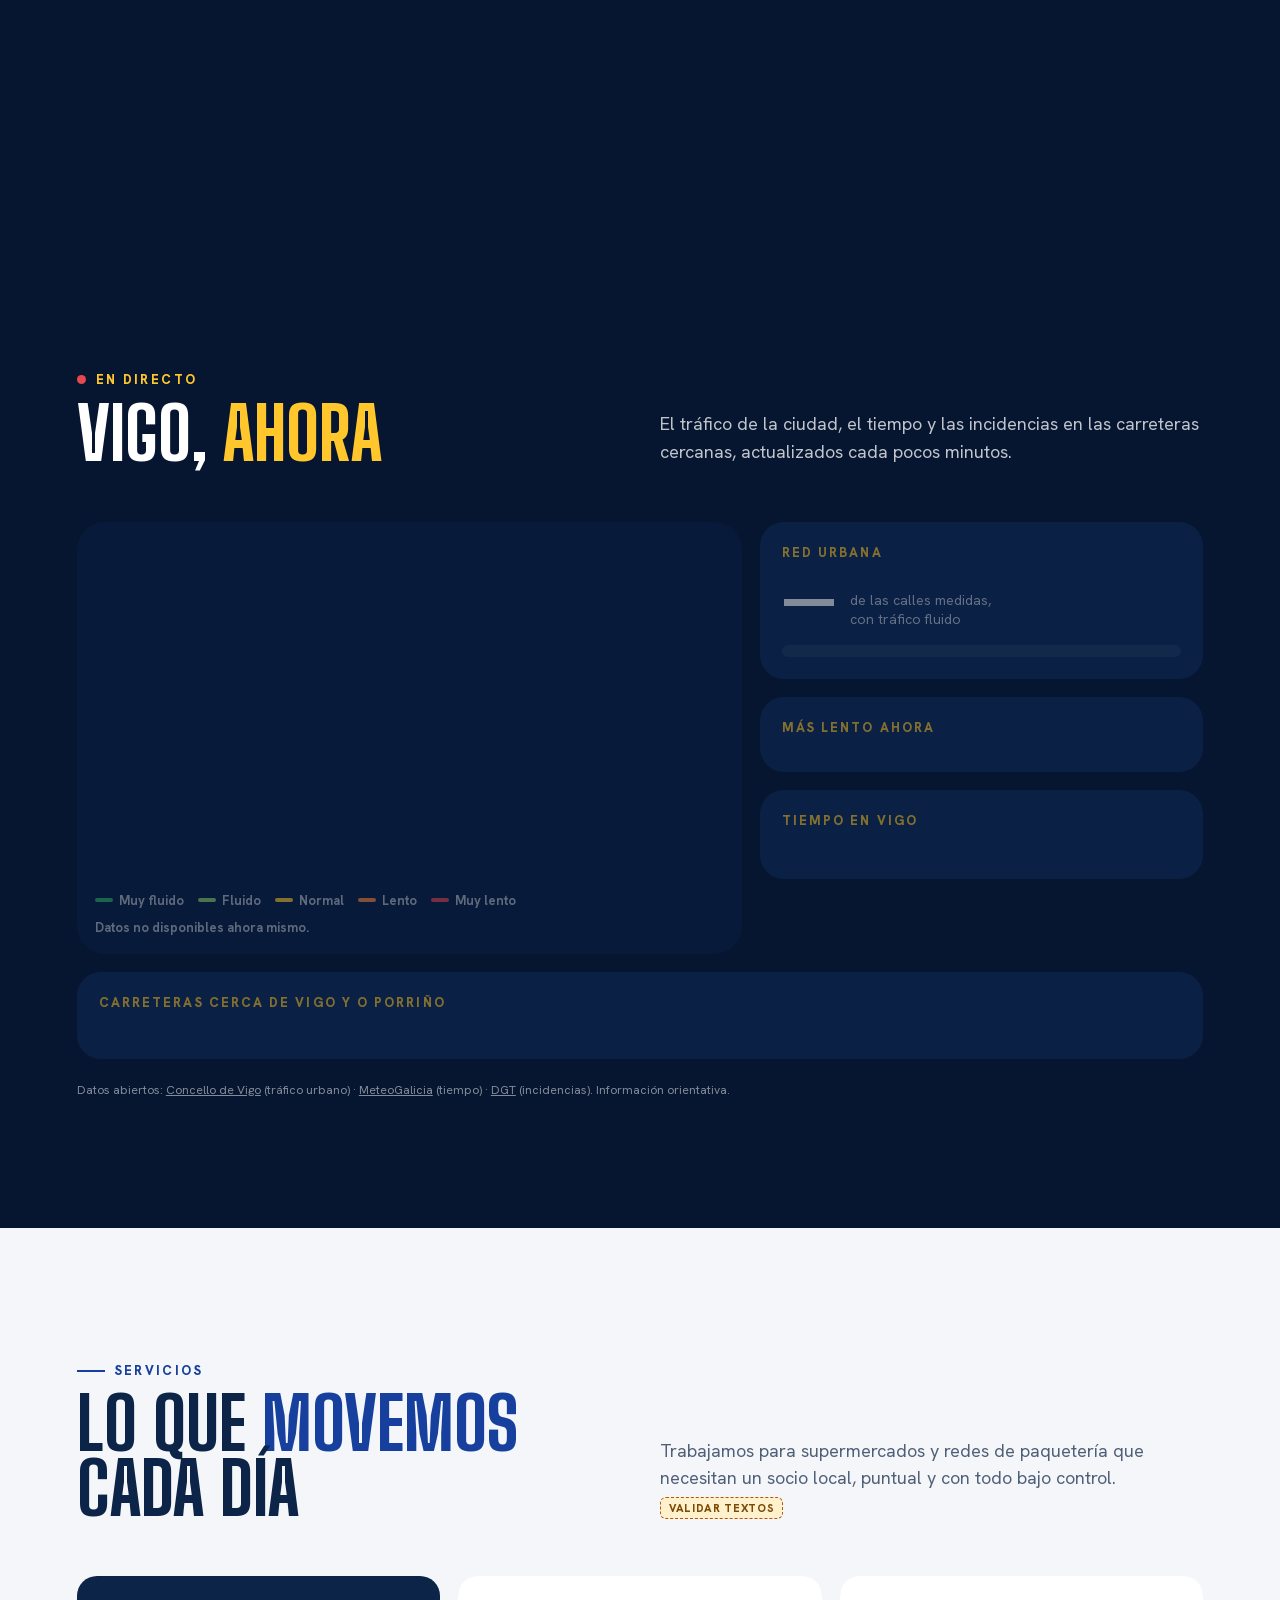
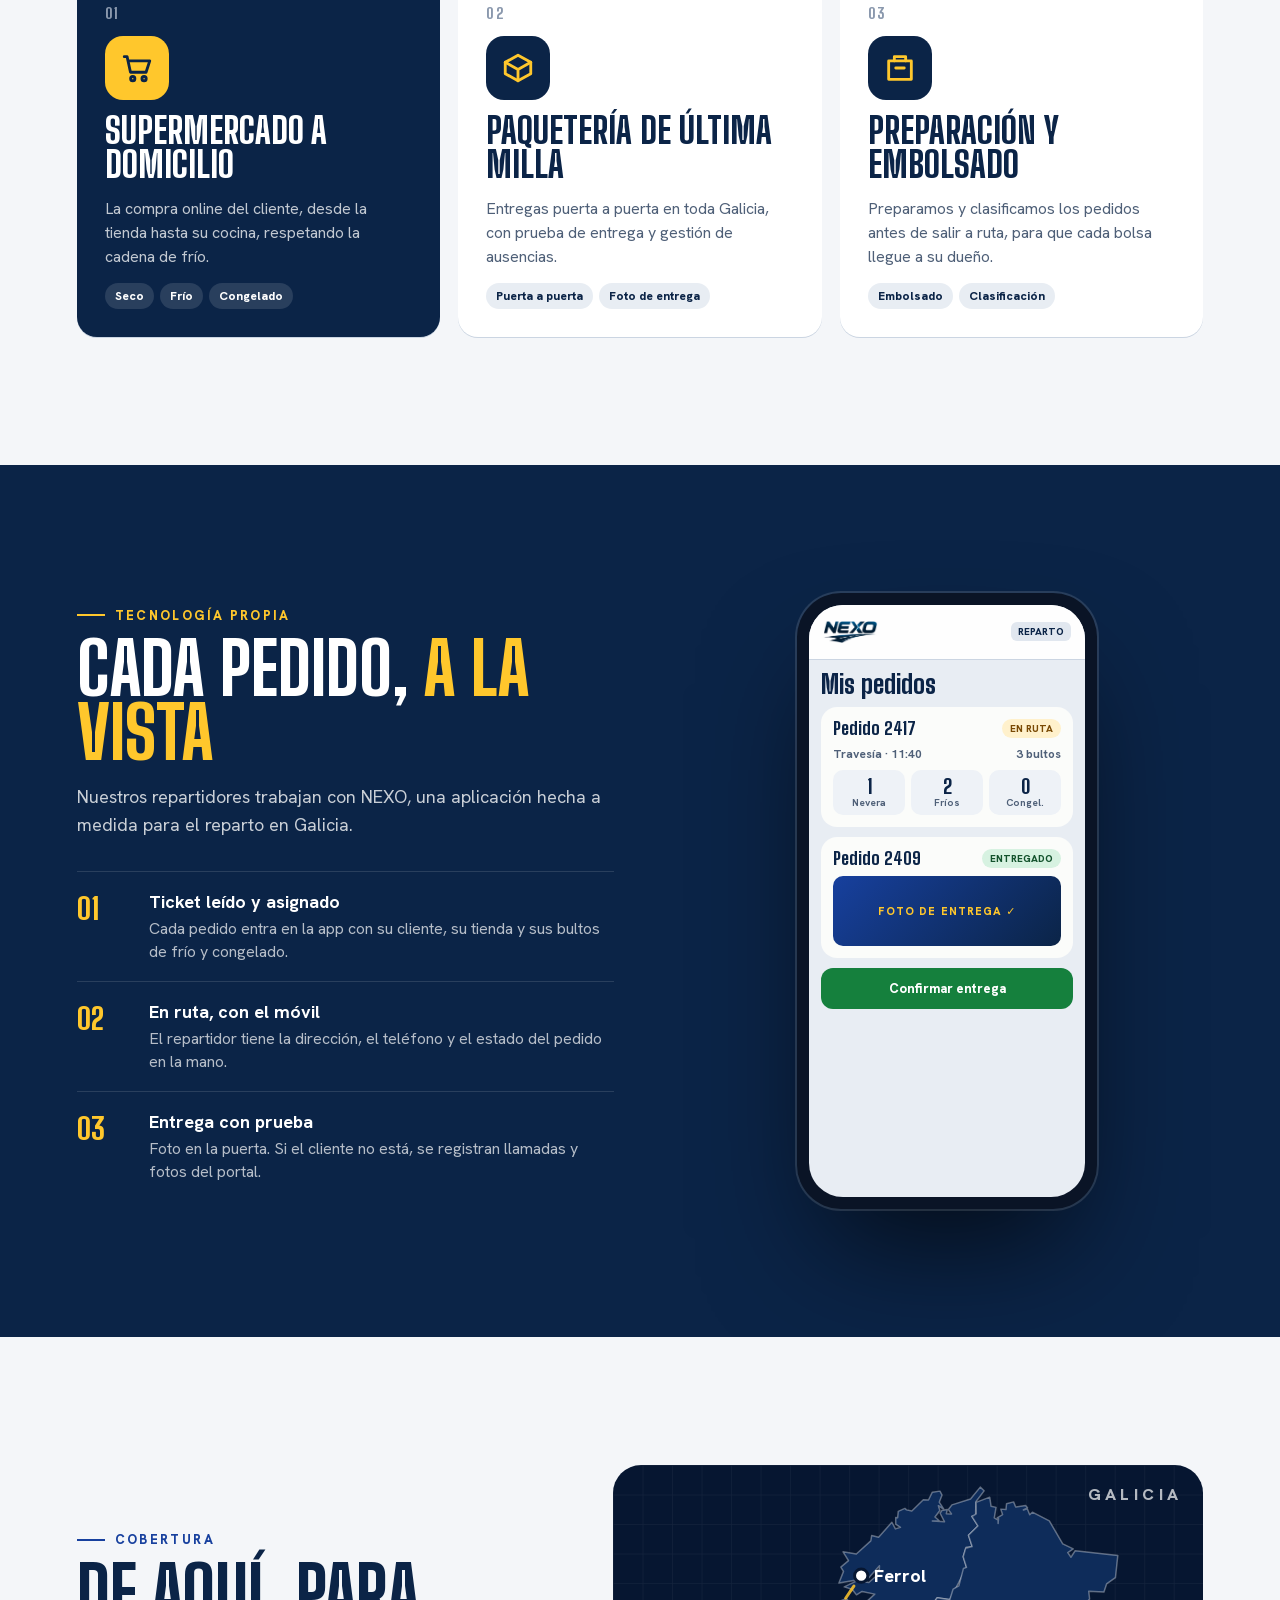
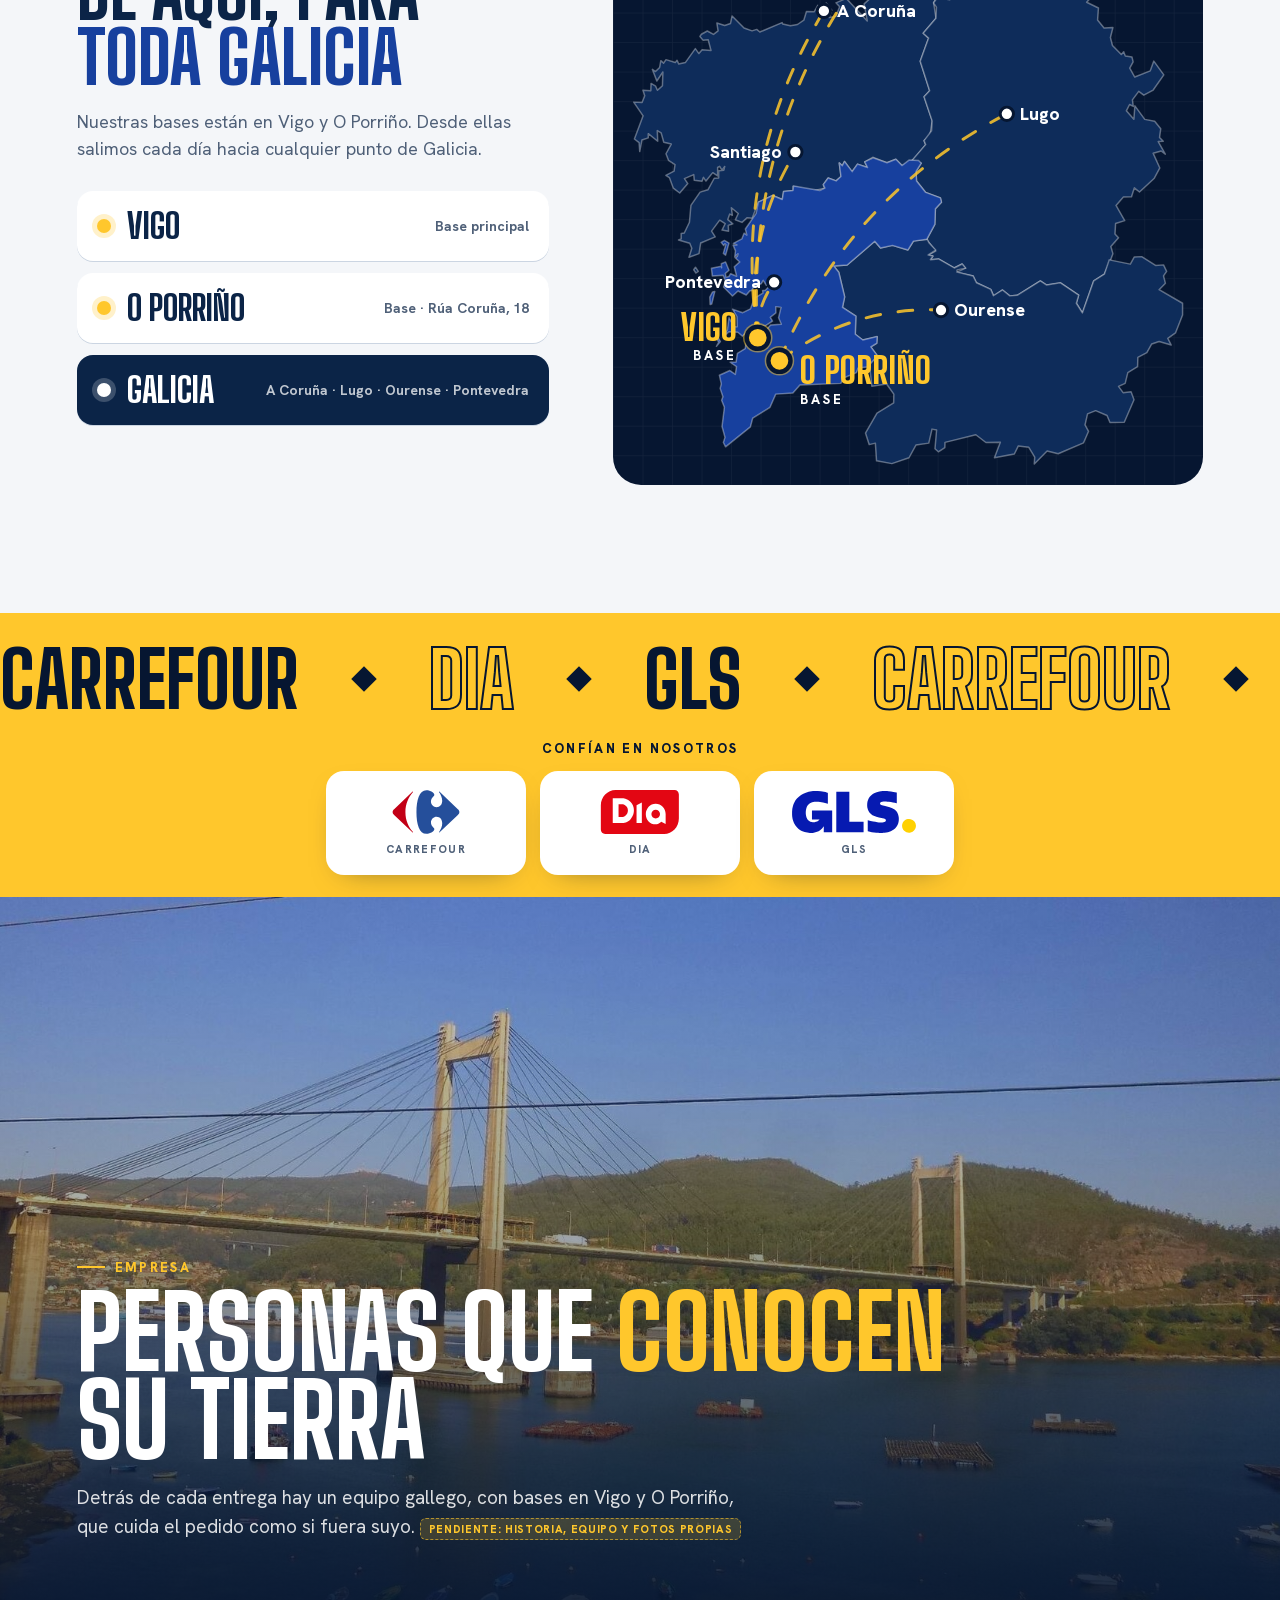
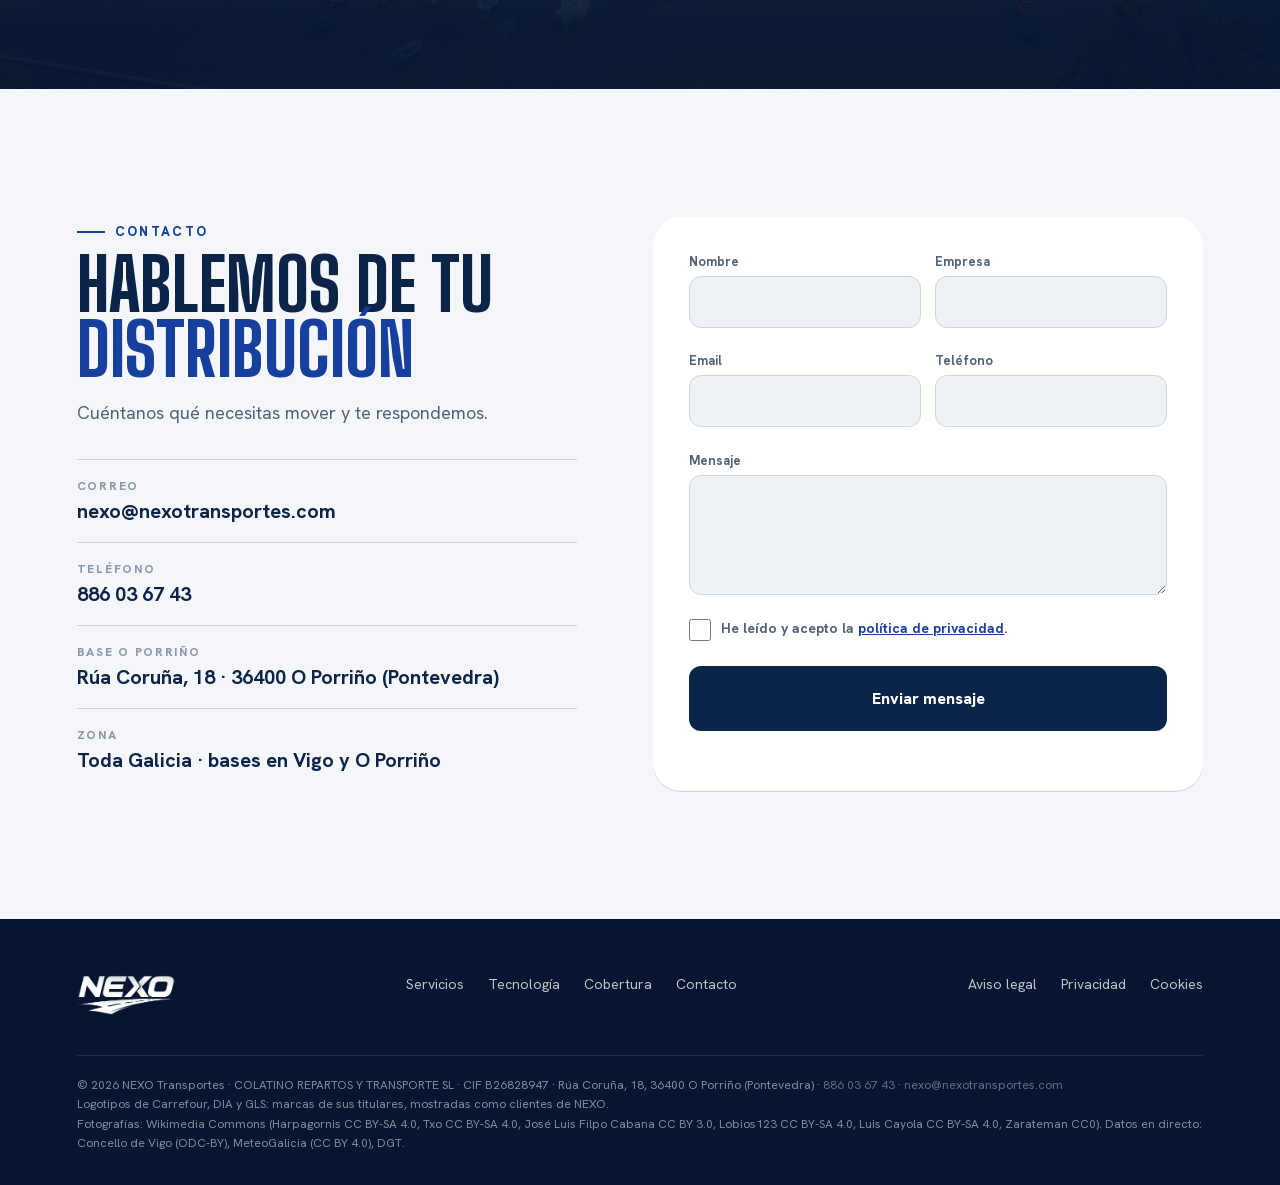
==== commit a6c77c82: "Móvil: botón bajo la furgoneta y temperatura en la cabecera Co-Authored-By: Claude Opus 5.5 <noreply" ====
--- a/index.html
+++ b/index.html
@@ -29,6 +29,7 @@
     <a href="#empresa">Empresa</a>
     <a href="#contacto">Contacto</a>
   </nav>
+  <a class="ahora-chip" id="ahoraChip" href="#directo" hidden></a>
   <button class="btn-area" type="button" id="btnArea">
     <svg viewBox="0 0 24 24" fill="none" stroke="currentColor" stroke-width="2.4" stroke-linecap="round" stroke-linejoin="round" aria-hidden="true"><rect x="6" y="11" width="12" height="9" rx="2"/><path d="M8.5 11V8a3.5 3.5 0 0 1 7 0v3"/></svg>
     Área cliente
@@ -53,7 +54,6 @@
     <div class="titulos">
       <div class="escena-txt activa">
         <span class="etiqueta">Galicia · Vigo · O Porriño</span>
-        <a class="ahora-chip" id="ahoraChip" href="#directo" hidden></a>
         <h1 class="titular"><span class="l"><span>Cada entrega,</span></span><br><span class="l"><span>más <em>cerca.</em></span></span></h1>
         <p class="bajada">Reparto a domicilio en toda Galicia, con nuestras bases en Vigo y O Porriño.<span class="solo-ancho"> Conectamos negocios y hogares con un servicio ágil, cercano y fiable.</span></p>
         <div class="ctas">
--- a/site.css
+++ b/site.css
@@ -256,7 +256,10 @@
 
 /* ---------- Móvil ---------- */
 @media (max-width:900px) {
-  .titulos { width:auto; right:16px; top:calc(var(--cab) + 3vh); }
+  .titulos { width:auto; right:16px; top:calc(var(--cab) + 3vh); bottom:0; }
+  .escena-txt { bottom:0; }
+  /* El botón baja hasta encima del panel de acceso para no tapar la furgoneta */
+  .escena-txt .ctas { position:absolute; left:0; bottom:196px; margin:0; }
   .titular { font-size:clamp(46px,14vw,72px); }
   .bajada { font-size:15px; margin-top:14px; }
   .ctas { margin-top:18px; } .ctas .btn { min-height:50px; padding:0 18px; font-size:15px; }
@@ -292,12 +295,14 @@
 }
 
 /* ---------- Tiempo real en la portada ---------- */
-.ahora-chip { display:inline-flex; align-items:center; gap:8px; margin:0 0 0 14px; vertical-align:middle; padding:6px 14px 6px 8px; border-radius:99px;
+.ahora-chip { display:inline-flex; align-items:center; gap:8px; margin:0 -14px 0 0; min-height:40px; padding:6px 14px 6px 8px; border-radius:99px;
   background:rgba(255,255,255,.1); box-shadow:inset 0 0 0 1px rgba(255,255,255,.22); backdrop-filter:blur(8px); -webkit-backdrop-filter:blur(8px);
   font:700 14px var(--texto); color:var(--blanco); text-decoration:none; }
 .ahora-chip[hidden] { display:none; }
 .ahora-chip svg { width:22px; height:22px; color:var(--amarillo); flex:none; }
 .ahora-chip b { font:800 18px/1 var(--display); }
+.cab nav + .ahora-chip { margin-left:0; }
+.ahora-chip .chip-txt { font-size:13px; opacity:.85; }
 .escenario.cielo-gris .fondos figure:first-child img { filter:saturate(.45) brightness(.82) contrast(.95); }
 .clima { position:absolute; inset:0; z-index:1; pointer-events:none; opacity:0; transition:opacity 1.2s; }
 .escenario.e0.lluvia .clima, .escenario.e0.niebla .clima { opacity:1; }
@@ -371,7 +376,10 @@
   .mapa-vigo { min-height:0; padding:12px; border-radius:22px; }
   .mapa-vigo svg { min-height:300px; }
   .incidencias { grid-template-columns:1fr; }
-  .ahora-chip { display:flex; width:max-content; margin:12px 0 0; }
+  .ahora-chip { margin:0 0 0 auto; padding:4px 10px 4px 6px; min-height:36px; }
+  .ahora-chip .chip-txt { display:none; }
+  .ahora-chip:not([hidden]) + .btn-area { margin-left:0; }
+  .cab { gap:10px; }
   .cifra b { font-size:54px; }
 }
 
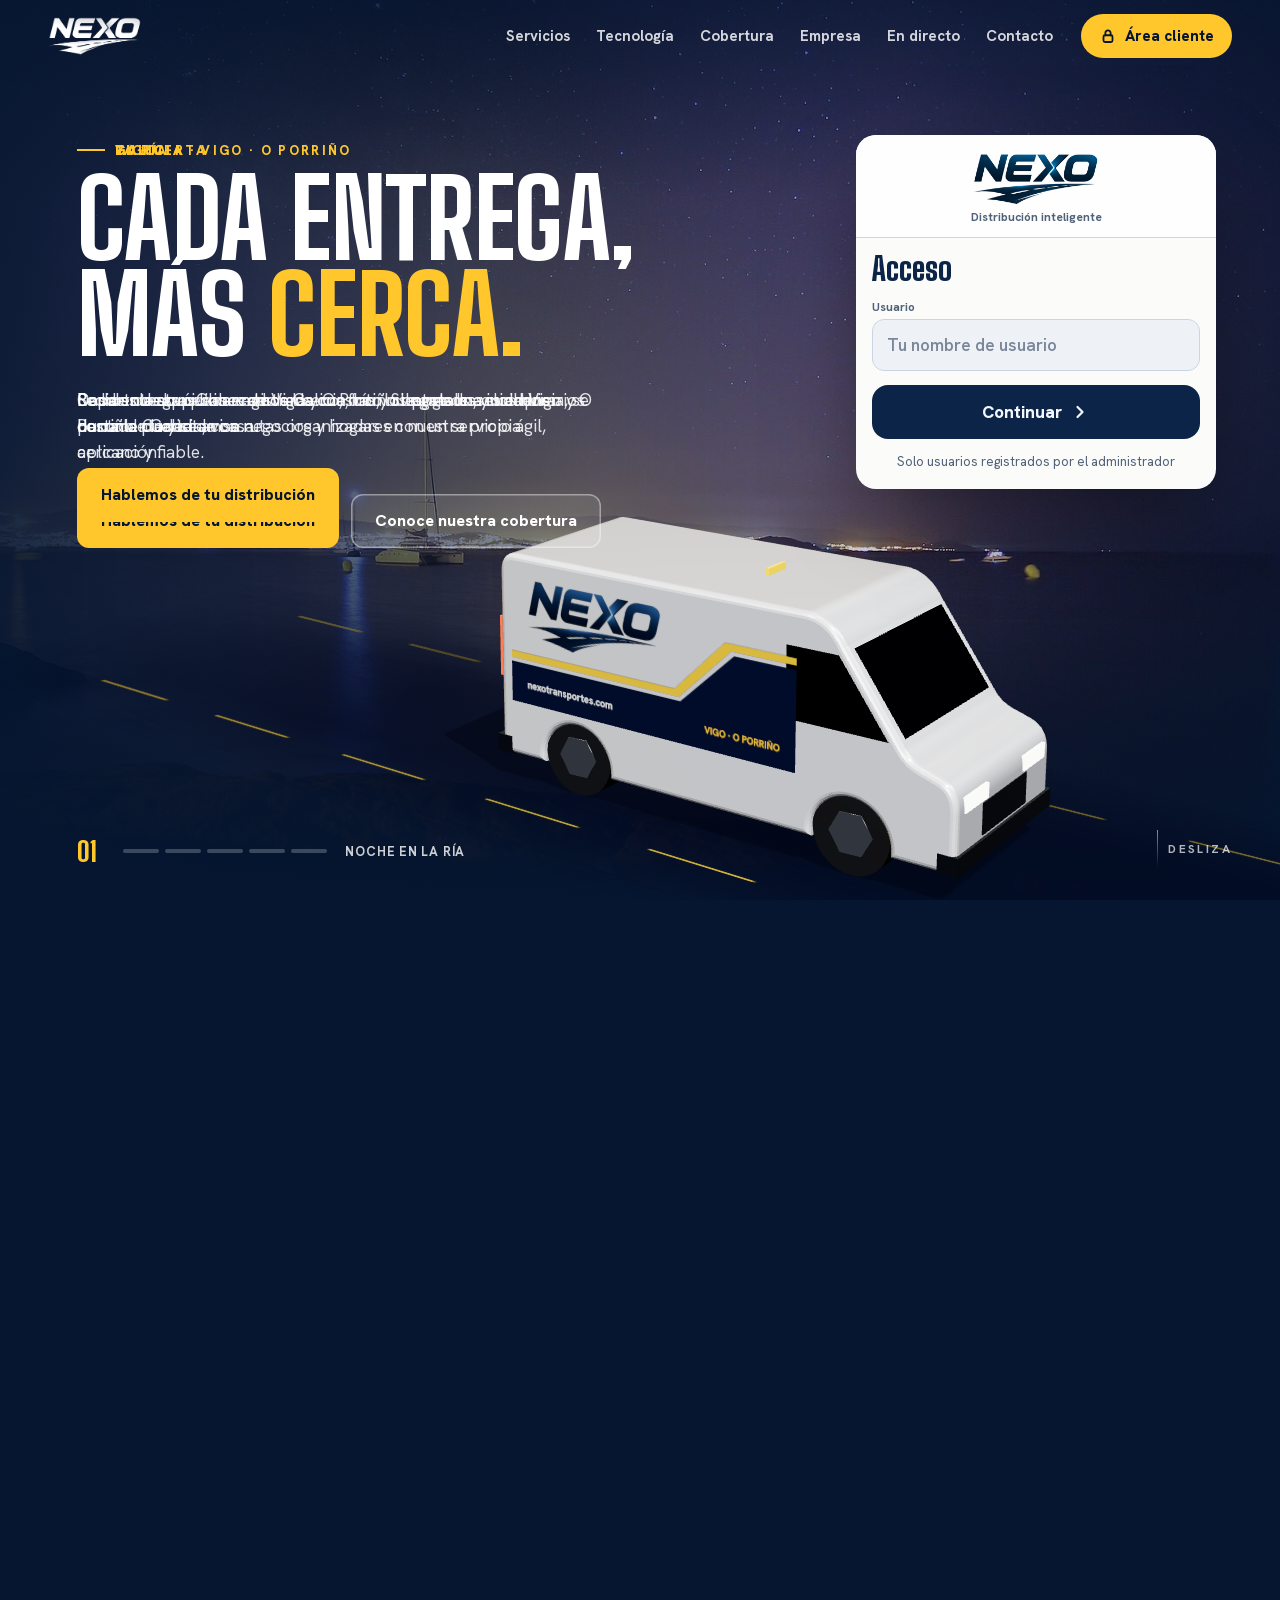
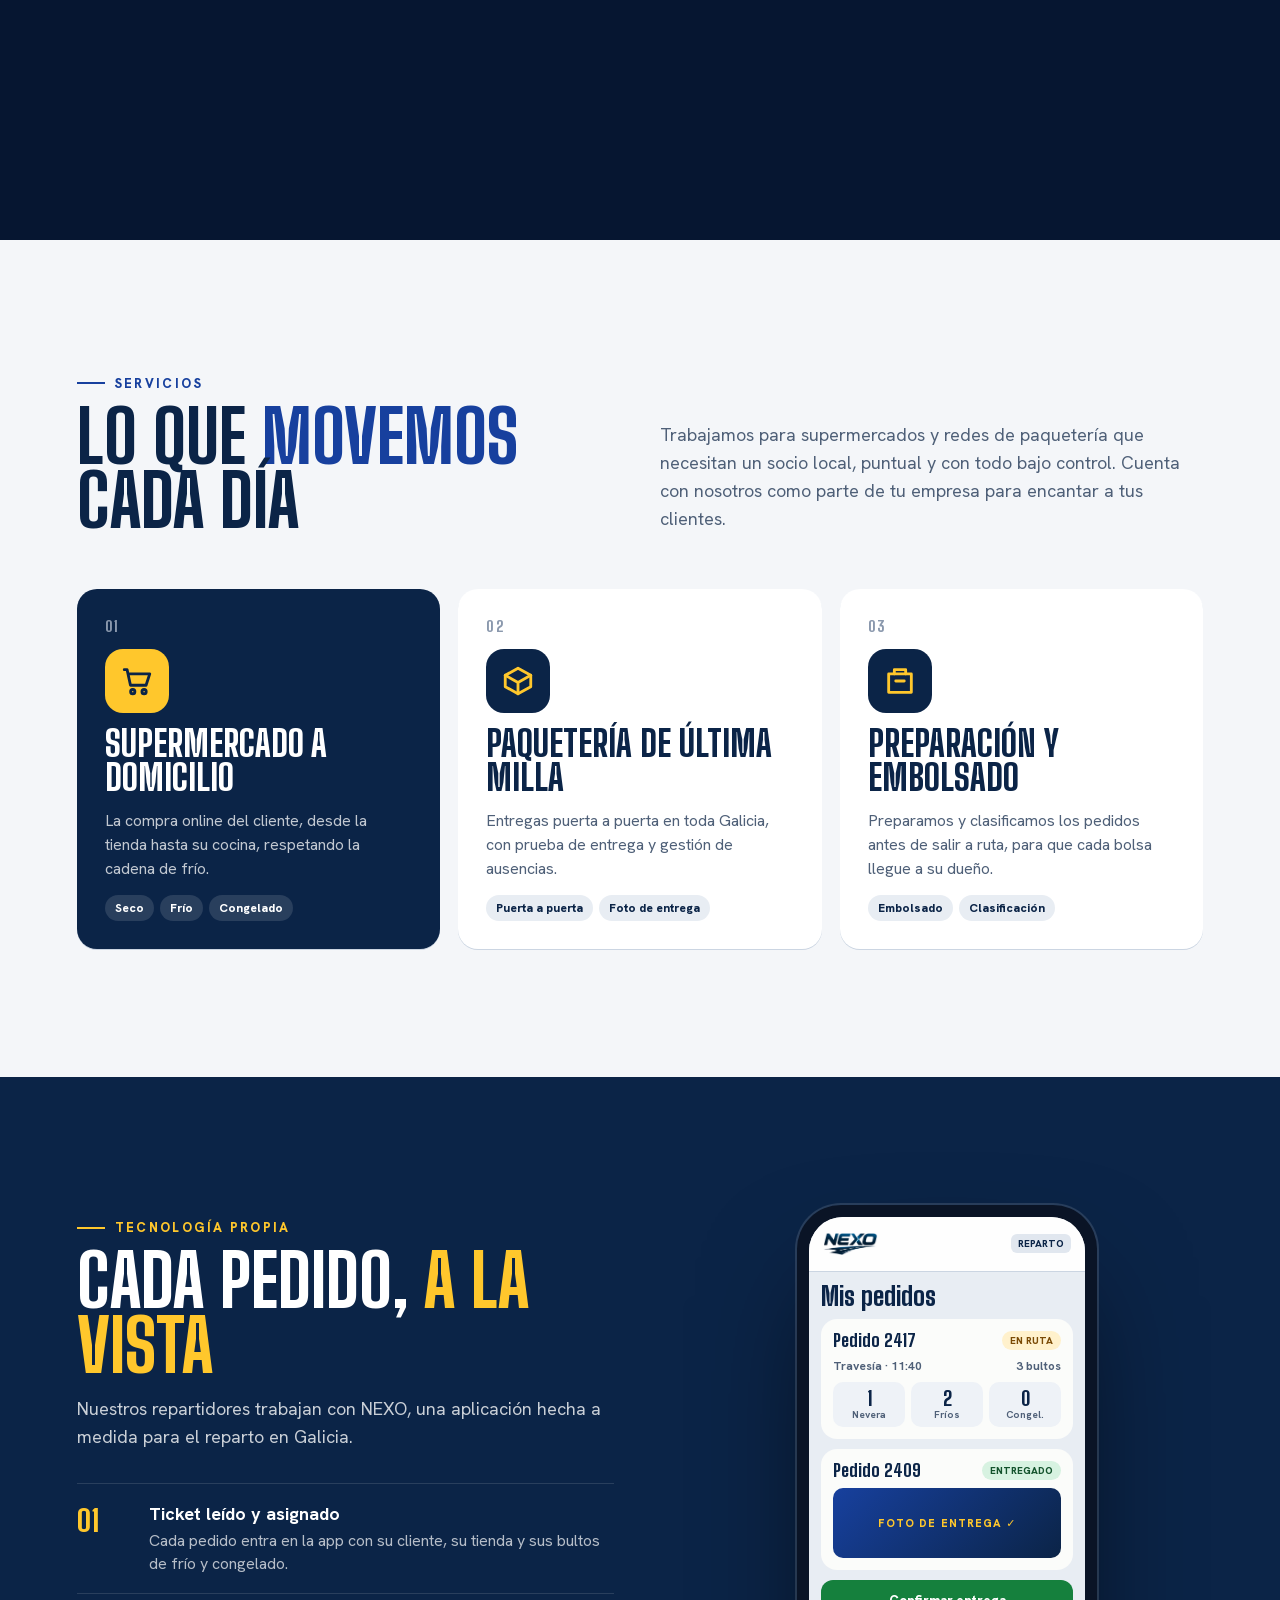
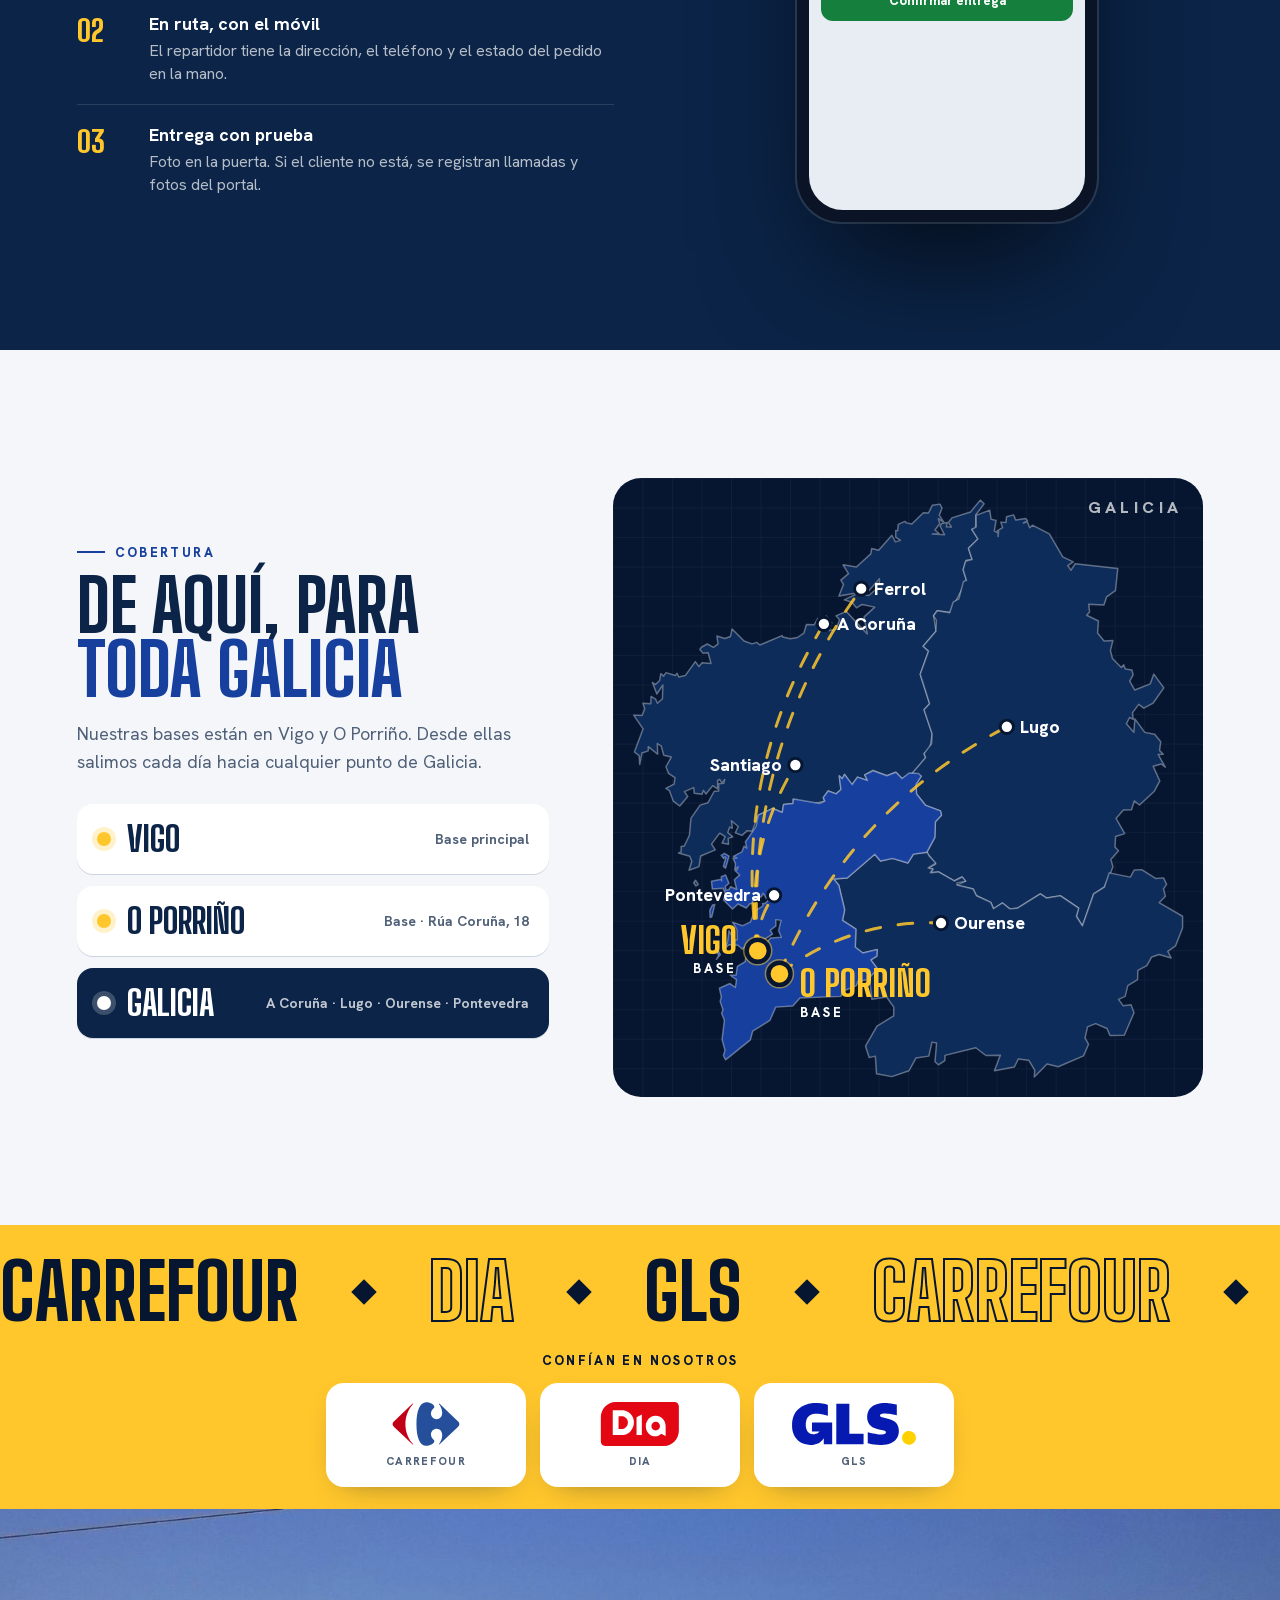
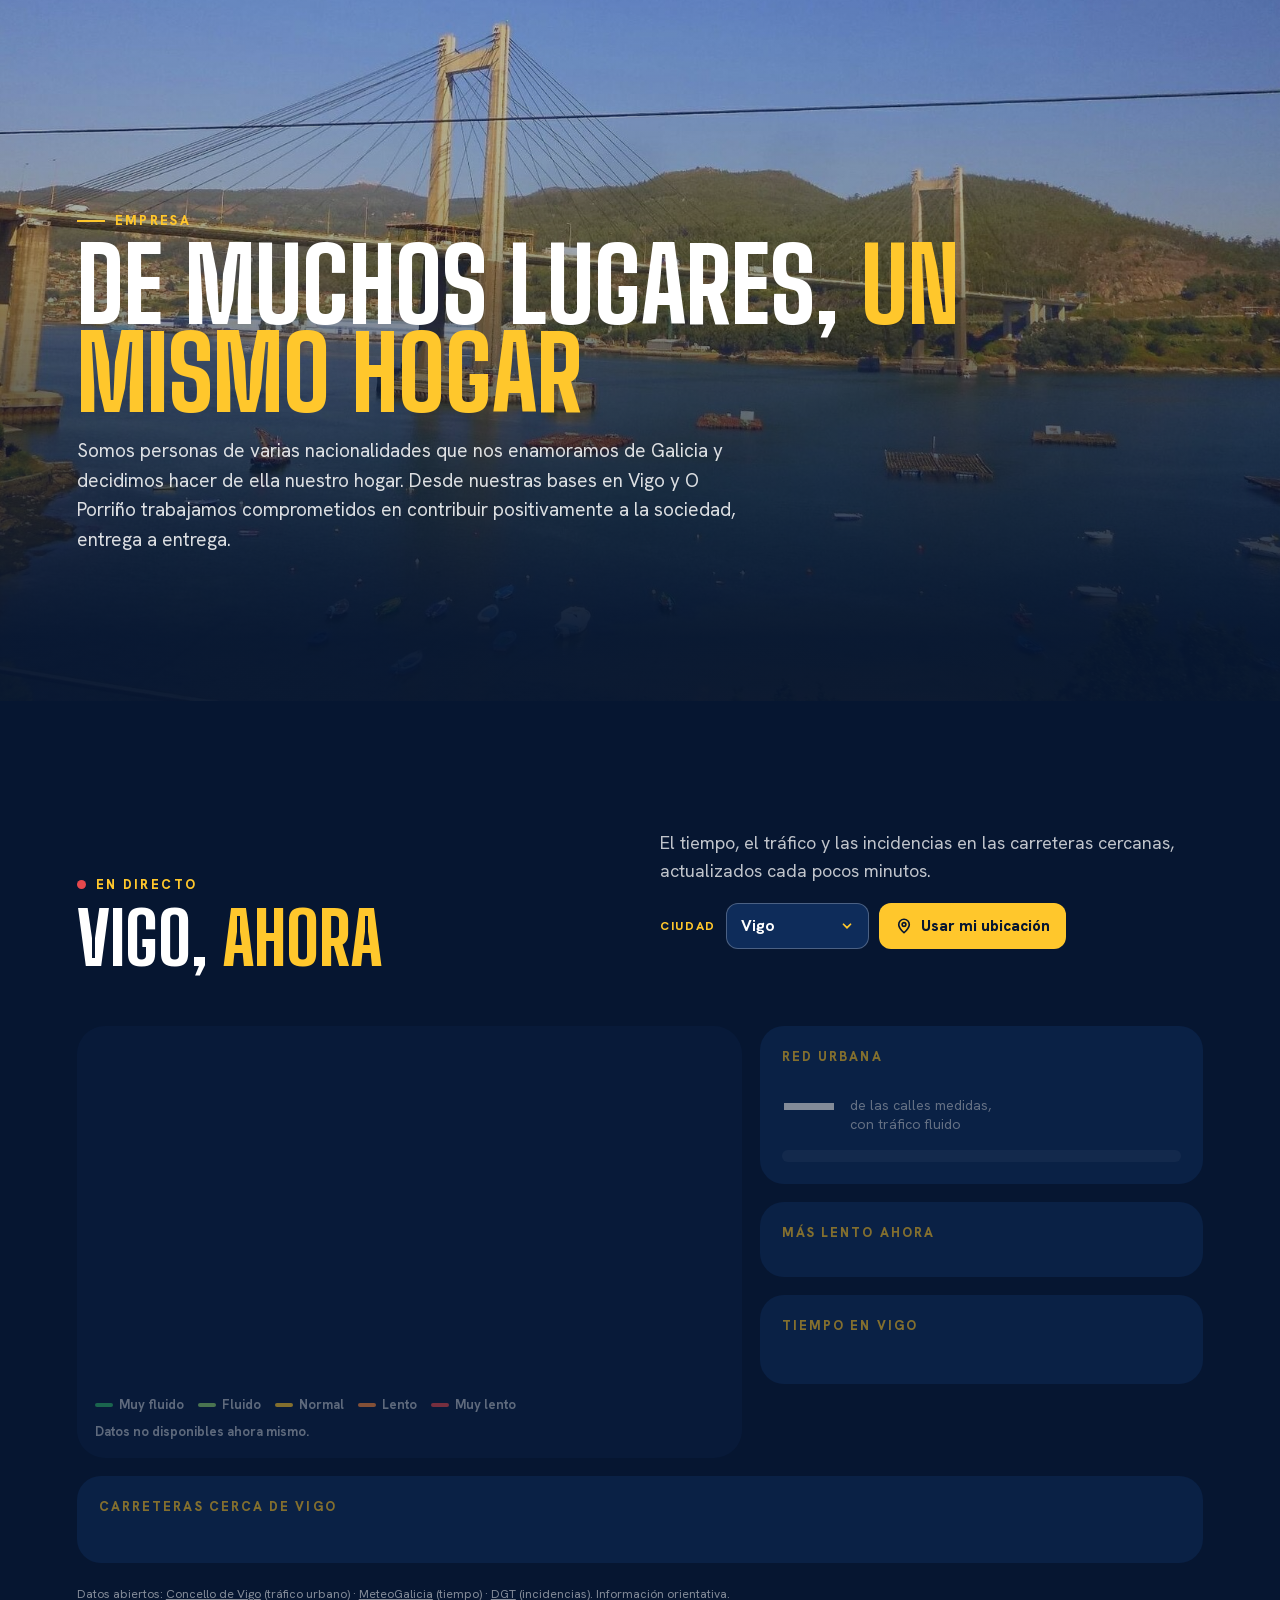
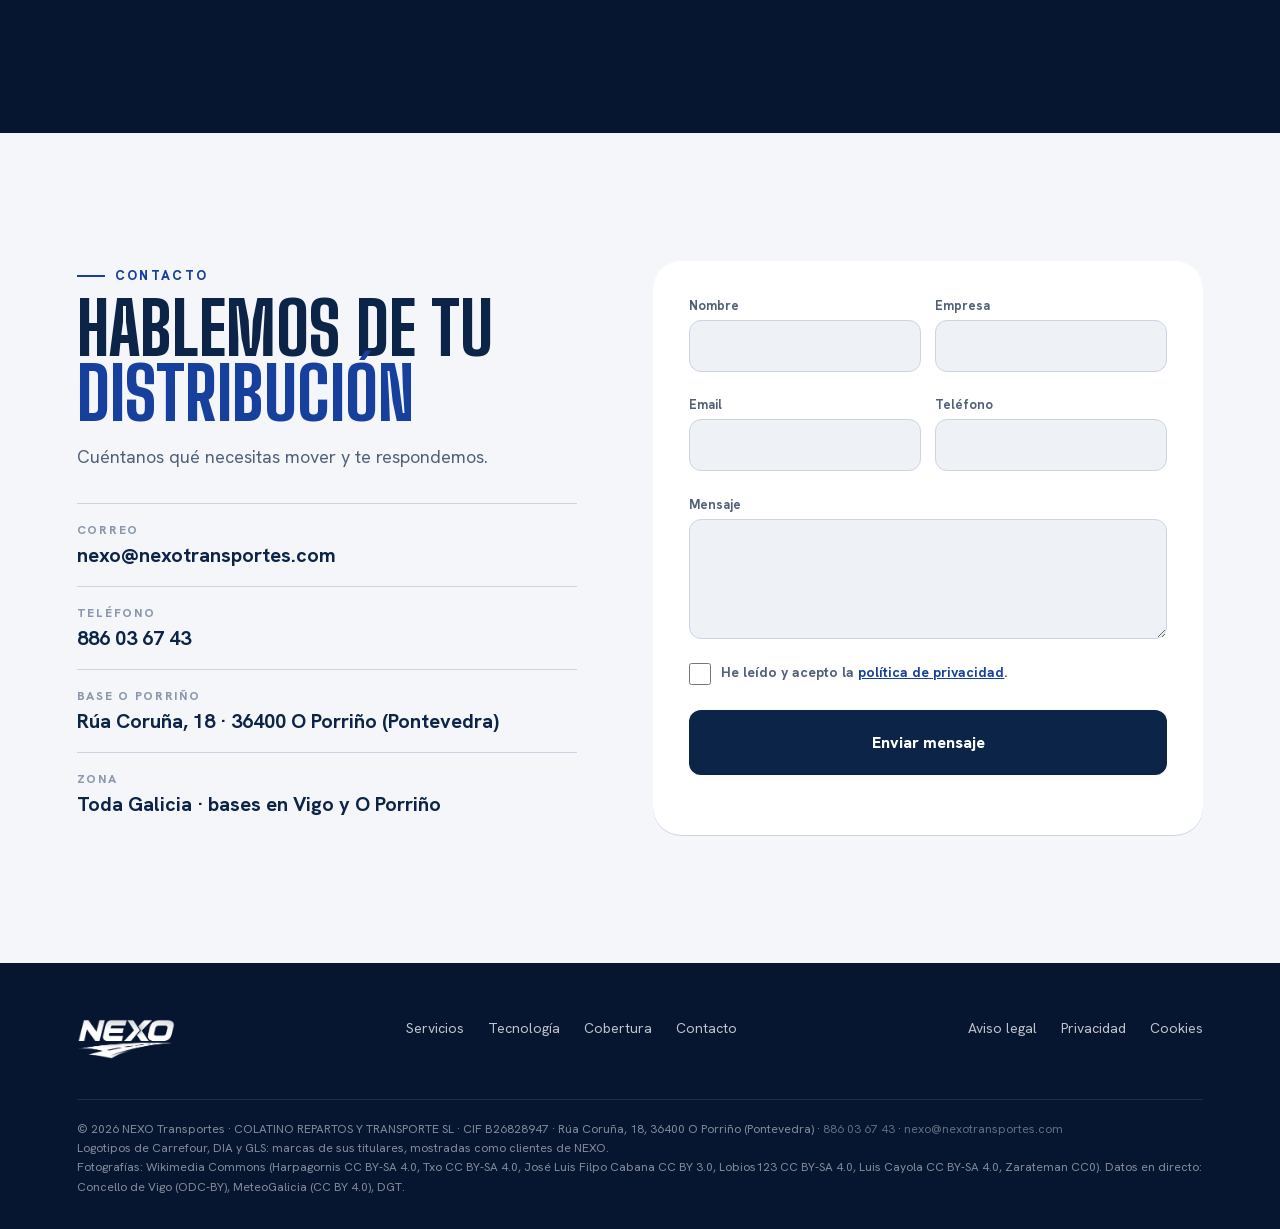
==== commit b47fdd6a: "En directo por ciudad y antes de Contacto; textos de Empresa y Servicios - «En directo» pasa al fina" ====
--- a/index.html
+++ b/index.html
@@ -22,11 +22,11 @@
 <header class="cab" id="cab">
   <a class="cab-logo" href="#inicio" aria-label="NEXO Transportes, inicio"><img src="img/logo-nexo-blanco.png" alt="NEXO" width="480" height="194"></a>
   <nav aria-label="Principal">
-    <a href="#directo">En directo</a>
     <a href="#servicios">Servicios</a>
     <a href="#tecnologia">Tecnología</a>
     <a href="#cobertura">Cobertura</a>
     <a href="#empresa">Empresa</a>
+    <a href="#directo">En directo</a>
     <a href="#contacto">Contacto</a>
   </nav>
   <a class="ahora-chip" id="ahoraChip" href="#directo" hidden></a>
@@ -107,51 +107,6 @@
   </div>
 </section>
 
-<!-- ══ VIGO EN DIRECTO: tráfico (Concello de Vigo), tiempo (MeteoGalicia) e incidencias (DGT) ══ -->
-<section class="seccion directo" id="directo" aria-labelledby="directoTit">
-  <div class="cabeza sube">
-    <div>
-      <span class="etiqueta"><i class="punto-vivo" aria-hidden="true"></i>En directo</span>
-      <h2 id="directoTit">Vigo, <em>ahora</em></h2>
-    </div>
-    <p>El tráfico de la ciudad, el tiempo y las incidencias en las carreteras cercanas, actualizados cada pocos minutos.</p>
-  </div>
-  <div class="directo-grid">
-    <figure class="mapa-vigo sube">
-      <svg id="mapaVigo" role="img" aria-label="Mapa del tráfico de Vigo en tiempo real"></svg>
-      <figcaption>
-        <ul class="leyenda" aria-label="Leyenda">
-          <li><i style="background:#2FB36B"></i>Muy fluido</li><li><i style="background:#8ED16F"></i>Fluido</li>
-          <li><i style="background:#FFC72C"></i>Normal</li><li><i style="background:#FF8A3D"></i>Lento</li><li><i style="background:#E5484D"></i>Muy lento</li>
-        </ul>
-        <span id="vigoAct">Cargando datos…</span>
-      </figcaption>
-    </figure>
-    <div class="directo-col">
-      <article class="tarjeta-d sube" id="tarjRed">
-        <h3>Red urbana</h3>
-        <p class="cifra"><b id="pctFluido">—</b><span>de las calles medidas,<br>con tráfico fluido</span></p>
-        <div class="barra-estados" id="barraEstados" aria-hidden="true"></div>
-      </article>
-      <article class="tarjeta-d sube" id="tarjLentos">
-        <h3>Más lento ahora</h3>
-        <ol class="lentos" id="listaLentos"></ol>
-      </article>
-      <article class="tarjeta-d sube" id="tarjTiempo">
-        <h3>Tiempo en Vigo</h3>
-        <div class="tiempo-ahora" id="tiempoAhora"></div>
-        <ul class="franjas" id="franjas"></ul>
-      </article>
-    </div>
-  </div>
-  <article class="tarjeta-d incid sube" id="tarjDgt">
-    <h3>Carreteras cerca de Vigo y O Porriño</h3>
-    <ul class="incidencias" id="listaIncid"></ul>
-    <p class="nota-d" id="notaDgt"></p>
-  </article>
-  <p class="fuentes-d">Datos abiertos: <a href="https://datos.vigo.org" rel="noopener">Concello de Vigo</a> (tráfico urbano) · <a href="https://www.meteogalicia.gal" rel="noopener">MeteoGalicia</a> (tiempo) · <a href="https://nap.dgt.es" rel="noopener">DGT</a> (incidencias). Información orientativa.</p>
-</section>
-
 <!-- ══ SERVICIOS ══ -->
 <section class="seccion clara" id="servicios">
   <div class="cabeza sube">
@@ -159,7 +114,7 @@
       <span class="etiqueta">Servicios</span>
       <h2>Lo que <em>movemos</em> cada día</h2>
     </div>
-    <p>Trabajamos para supermercados y redes de paquetería que necesitan un socio local, puntual y con todo bajo control. <span class="valida">Validar textos</span></p>
+    <p>Trabajamos para supermercados y redes de paquetería que necesitan un socio local, puntual y con todo bajo control. Cuenta con nosotros como parte de tu empresa para encantar a tus clientes.</p>
   </div>
   <div class="servicios">
     <article class="serv destacado sube">
@@ -284,9 +239,67 @@
   <img src="img/esc-rande1.jpg" alt="Puente de Rande sobre la ría de Vigo" loading="lazy">
   <div class="dentro sube">
     <span class="etiqueta">Empresa</span>
-    <h2>Personas que <em>conocen</em> su tierra</h2>
-    <p>Detrás de cada entrega hay un equipo gallego, con bases en Vigo y O Porriño, que cuida el pedido como si fuera suyo. <span class="valida">Pendiente: historia, equipo y fotos propias</span></p>
-  </div>
+    <h2>De muchos lugares, <em>un mismo hogar</em></h2>
+    <p>Somos personas de varias nacionalidades que nos enamoramos de Galicia y decidimos hacer de ella nuestro hogar. Desde nuestras bases en Vigo y O Porriño trabajamos comprometidos en contribuir positivamente a la sociedad, entrega a entrega.</p>
+  </div>
+</section>
+
+<!-- ══ EN DIRECTO por ciudad: tiempo (MeteoGalicia), incidencias (DGT) y, en Vigo, tráfico urbano (Concello) ══ -->
+<section class="seccion directo" id="directo" aria-labelledby="directoTit">
+  <div class="cabeza sube">
+    <div>
+      <span class="etiqueta"><i class="punto-vivo" aria-hidden="true"></i>En directo</span>
+      <h2 id="directoTit"><span id="dirCiudad">Vigo</span>, <em>ahora</em></h2>
+    </div>
+    <div>
+      <p>El tiempo, el tráfico y las incidencias en las carreteras cercanas, actualizados cada pocos minutos.</p>
+      <div class="ciudad-ctl">
+        <label for="selCiudad">Ciudad</label>
+        <select id="selCiudad">
+          <option value="vigo">Vigo</option><option value="porrino">O Porriño</option><option value="pontevedra">Pontevedra</option>
+          <option value="santiago">Santiago</option><option value="coruna">A Coruña</option><option value="ferrol">Ferrol</option>
+          <option value="lugo">Lugo</option><option value="ourense">Ourense</option>
+        </select>
+        <button type="button" class="btn-ubic" id="btnUbic"><svg viewBox="0 0 24 24" fill="none" stroke="currentColor" stroke-width="2.2" stroke-linecap="round" stroke-linejoin="round" aria-hidden="true"><path d="M12 21s-7-6.1-7-11a7 7 0 0 1 14 0c0 4.9-7 11-7 11z"/><circle cx="12" cy="10" r="2.5"/></svg>Usar mi ubicación</button>
+      </div>
+      <p class="nota-ubic" id="notaUbic" role="status"></p>
+    </div>
+  </div>
+  <div class="directo-grid">
+    <figure class="mapa-vigo sube">
+      <svg id="mapaVigo" role="img" aria-label="Mapa del tráfico de Vigo en tiempo real"></svg>
+      <figcaption>
+        <ul class="leyenda" id="leyendaVigo" aria-label="Leyenda">
+          <li><i style="background:#2FB36B"></i>Muy fluido</li><li><i style="background:#8ED16F"></i>Fluido</li>
+          <li><i style="background:#FFC72C"></i>Normal</li><li><i style="background:#FF8A3D"></i>Lento</li><li><i style="background:#E5484D"></i>Muy lento</li>
+        </ul>
+        <ul class="leyenda" id="leyendaDgt" aria-label="Leyenda" hidden><li><i style="background:#E5484D"></i>Corte o accidente</li><li><i style="background:#FFC72C"></i>Obras y otras incidencias</li></ul>
+        <span id="vigoAct">Cargando datos…</span>
+      </figcaption>
+    </figure>
+    <div class="directo-col">
+      <article class="tarjeta-d sube" id="tarjRed">
+        <h3>Red urbana</h3>
+        <p class="cifra"><b id="pctFluido">—</b><span>de las calles medidas,<br>con tráfico fluido</span></p>
+        <div class="barra-estados" id="barraEstados" aria-hidden="true"></div>
+      </article>
+      <article class="tarjeta-d sube" id="tarjLentos">
+        <h3>Más lento ahora</h3>
+        <ol class="lentos" id="listaLentos"></ol>
+      </article>
+      <article class="tarjeta-d sube" id="tarjTiempo">
+        <h3>Tiempo en <span class="dir-ciudad">Vigo</span></h3>
+        <div class="tiempo-ahora" id="tiempoAhora"></div>
+        <ul class="franjas" id="franjas"></ul>
+      </article>
+    </div>
+  </div>
+  <article class="tarjeta-d incid sube" id="tarjDgt">
+    <h3>Carreteras cerca de <span class="dir-ciudad">Vigo</span></h3>
+    <ul class="incidencias" id="listaIncid"></ul>
+    <p class="nota-d" id="notaDgt"></p>
+  </article>
+  <p class="fuentes-d">Datos abiertos: <a href="https://datos.vigo.org" rel="noopener">Concello de Vigo</a> (tráfico urbano) · <a href="https://www.meteogalicia.gal" rel="noopener">MeteoGalicia</a> (tiempo) · <a href="https://nap.dgt.es" rel="noopener">DGT</a> (incidencias). Información orientativa.</p>
 </section>
 
 <!-- ══ CONTACTO ══ -->
@@ -356,6 +369,7 @@
 { "imports": { "three": "./vendor/three/three.module.min.js",
                "three/addons/environments/RoomEnvironment.js": "./vendor/three/RoomEnvironment.js" } }
 </script>
+<script src="galicia-mapa.js"></script>
 <script src="site.js"></script>
 <script type="module" src="furgoneta3d.js"></script>
 </body>
--- a/site.css
+++ b/site.css
@@ -326,12 +326,24 @@
 .punto-vivo { width:9px; height:9px; border-radius:50%; background:#E5484D; display:inline-block; animation:latido 1.6s ease-in-out infinite; }
 .directo .etiqueta::before { display:none; }
 @keyframes latido { 50% { opacity:.25; } }
+.ciudad-ctl { display:flex; flex-wrap:wrap; align-items:center; gap:10px; margin-top:18px; }
+.ciudad-ctl label { font:800 12px var(--texto); letter-spacing:.14em; text-transform:uppercase; color:var(--amarillo); }
+.ciudad-ctl select { min-height:46px; padding:0 40px 0 14px; border-radius:12px; border:1.5px solid rgba(255,255,255,.25); background:#0E2C5A; color:var(--blanco);
+  font:700 16px var(--texto); -webkit-appearance:none; appearance:none; cursor:pointer;
+  background-image:url("data:image/svg+xml,%3Csvg xmlns='http://www.w3.org/2000/svg' width='14' height='14' viewBox='0 0 24 24' fill='none' stroke='%23FFC72C' stroke-width='3' stroke-linecap='round'%3E%3Cpath d='M6 9l6 6 6-6'/%3E%3C/svg%3E");
+  background-repeat:no-repeat; background-position:right 14px center; }
+.btn-ubic { display:inline-flex; align-items:center; gap:8px; min-height:46px; padding:0 16px; border-radius:12px; border:0; cursor:pointer;
+  background:var(--amarillo); color:var(--azul-noche); font:800 15px var(--texto); }
+.btn-ubic svg { width:18px; height:18px; }
+.btn-ubic[hidden] { display:none; }
+.nota-ubic { margin:10px 0 0; min-height:1.2em; font-size:13px; font-weight:700; color:rgba(255,255,255,.7); }
 .directo-grid { display:grid; grid-template-columns:minmax(0,1.5fr) minmax(0,1fr); gap:18px; align-items:stretch; }
 .mapa-vigo { margin:0; background:#0A1F42; border-radius:28px; padding:18px; display:flex; flex-direction:column; gap:12px; min-height:420px; }
 .mapa-vigo svg { width:100%; flex:1; min-height:340px; display:block; }
 .mapa-vigo figcaption { display:flex; flex-wrap:wrap; gap:10px 18px; align-items:center; justify-content:space-between; font-size:13px; font-weight:700; color:rgba(255,255,255,.7); }
 .leyenda { list-style:none; margin:0; padding:0; display:flex; flex-wrap:wrap; gap:6px 14px; }
 .leyenda li { display:flex; align-items:center; gap:6px; }
+.leyenda[hidden], .tarjeta-d[hidden] { display:none; }
 .leyenda i { width:18px; height:4px; border-radius:2px; }
 .tramo { fill:none; stroke-linecap:round; stroke-linejoin:round; }
 .tramo-flujo { fill:none; stroke-linecap:round; stroke:rgba(255,255,255,.85); stroke-width:1.2; stroke-dasharray:2 14; animation:flujo linear infinite; }
